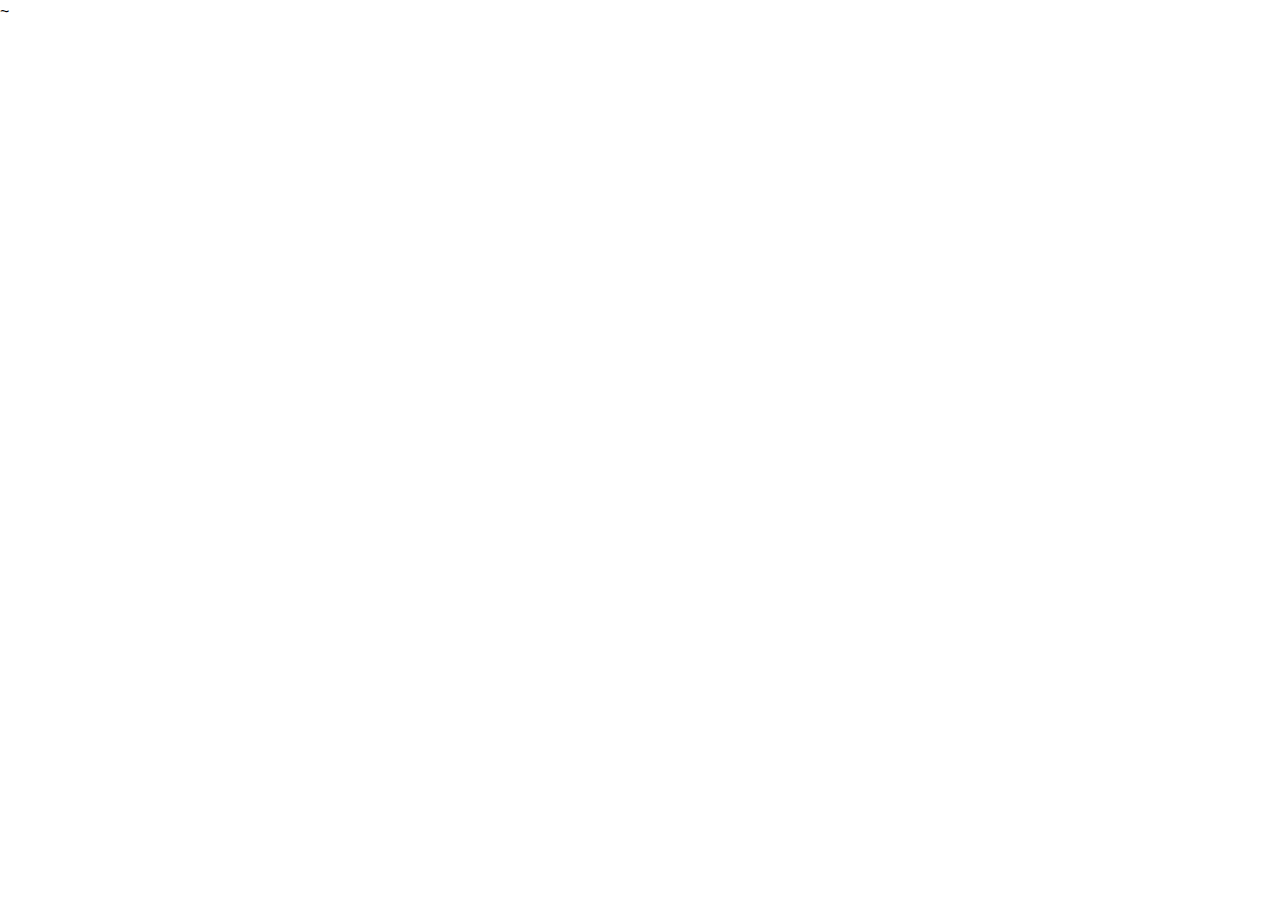
==== index.html @ 4b7fb63b "Initial commit" ====
<!DOCTYPE html>
<html lang="en">
    <head>
        <meta charset="UTF-8" />
        <meta http-equiv="X-UA-Compatible" content="IE=edge" />
        <meta name="viewport" content="width=device-width, initial-scale=1.0" />
        <title>Document</title>
        <link rel="stylesheet" href="./css/main.min.css" />
    </head>
    <body>
       <header>

       </header>
~
       <main>

       </main>

       <footer>
           
       </footer>
    </body>
</html>
---- css/main.min.css ----
html{height:100%;-webkit-box-sizing:border-box;box-sizing:border-box}*,*::before,*::after{-webkit-box-sizing:inherit;box-sizing:inherit;scroll-behavior:smooth}.visually-hidden{position:absolute;white-space:nowrap;width:1px;height:1px;overflow:hidden;border:0;padding:0;clip:rect(0 0 0 0);-webkit-clip-path:inset(50%);clip-path:inset(50%);margin:-1px}body{height:100%;display:-webkit-box;display:-ms-flexbox;display:flex;-webkit-box-orient:vertical;-webkit-box-direction:normal;-ms-flex-direction:column;flex-direction:column;font-family:'Arial', 'sans-serif';font-size:16px;line-height:1.5;margin:0}.site-main{-webkit-box-flex:1;-ms-flex-positive:1;flex-grow:1}.container{width:1280px;margin:0 auto;padding:0 20px}/*! normalize.css v8.0.1 | MIT License | github.com/necolas/normalize.css */html{line-height:1.15;-webkit-text-size-adjust:100%}body{margin:0}main{display:block}h1{font-size:2em;margin:0.67em 0}hr{-webkit-box-sizing:content-box;box-sizing:content-box;height:0;overflow:visible}pre{font-family:monospace, monospace;font-size:1em}a{background-color:transparent}abbr[title]{border-bottom:none;text-decoration:underline;-webkit-text-decoration:underline dotted;text-decoration:underline dotted}b,strong{font-weight:bolder}code,kbd,samp{font-family:monospace, monospace;font-size:1em}small{font-size:80%}sub,sup{font-size:75%;line-height:0;position:relative;vertical-align:baseline}sub{bottom:-0.25em}sup{top:-0.5em}img{border-style:none}button,input,optgroup,select,textarea{font-family:inherit;font-size:100%;line-height:1.15;margin:0}button,input{overflow:visible}button,select{text-transform:none}button,[type="button"],[type="reset"],[type="submit"]{-webkit-appearance:button}button::-moz-focus-inner,[type="button"]::-moz-focus-inner,[type="reset"]::-moz-focus-inner,[type="submit"]::-moz-focus-inner{border-style:none;padding:0}button:-moz-focusring,[type="button"]:-moz-focusring,[type="reset"]:-moz-focusring,[type="submit"]:-moz-focusring{outline:1px dotted ButtonText}fieldset{padding:0.35em 0.75em 0.625em}legend{-webkit-box-sizing:border-box;box-sizing:border-box;color:inherit;display:table;max-width:100%;padding:0;white-space:normal}progress{vertical-align:baseline}textarea{overflow:auto}[type="checkbox"],[type="radio"]{-webkit-box-sizing:border-box;box-sizing:border-box;padding:0}[type="number"]::-webkit-inner-spin-button,[type="number"]::-webkit-outer-spin-button{height:auto}[type="search"]{-webkit-appearance:textfield;outline-offset:-2px}[type="search"]::-webkit-search-decoration{-webkit-appearance:none}::-webkit-file-upload-button{-webkit-appearance:button;font:inherit}details{display:block}summary{display:list-item}template{display:none}[hidden]{display:none}
/*# sourceMappingURL=main.min.css.map */
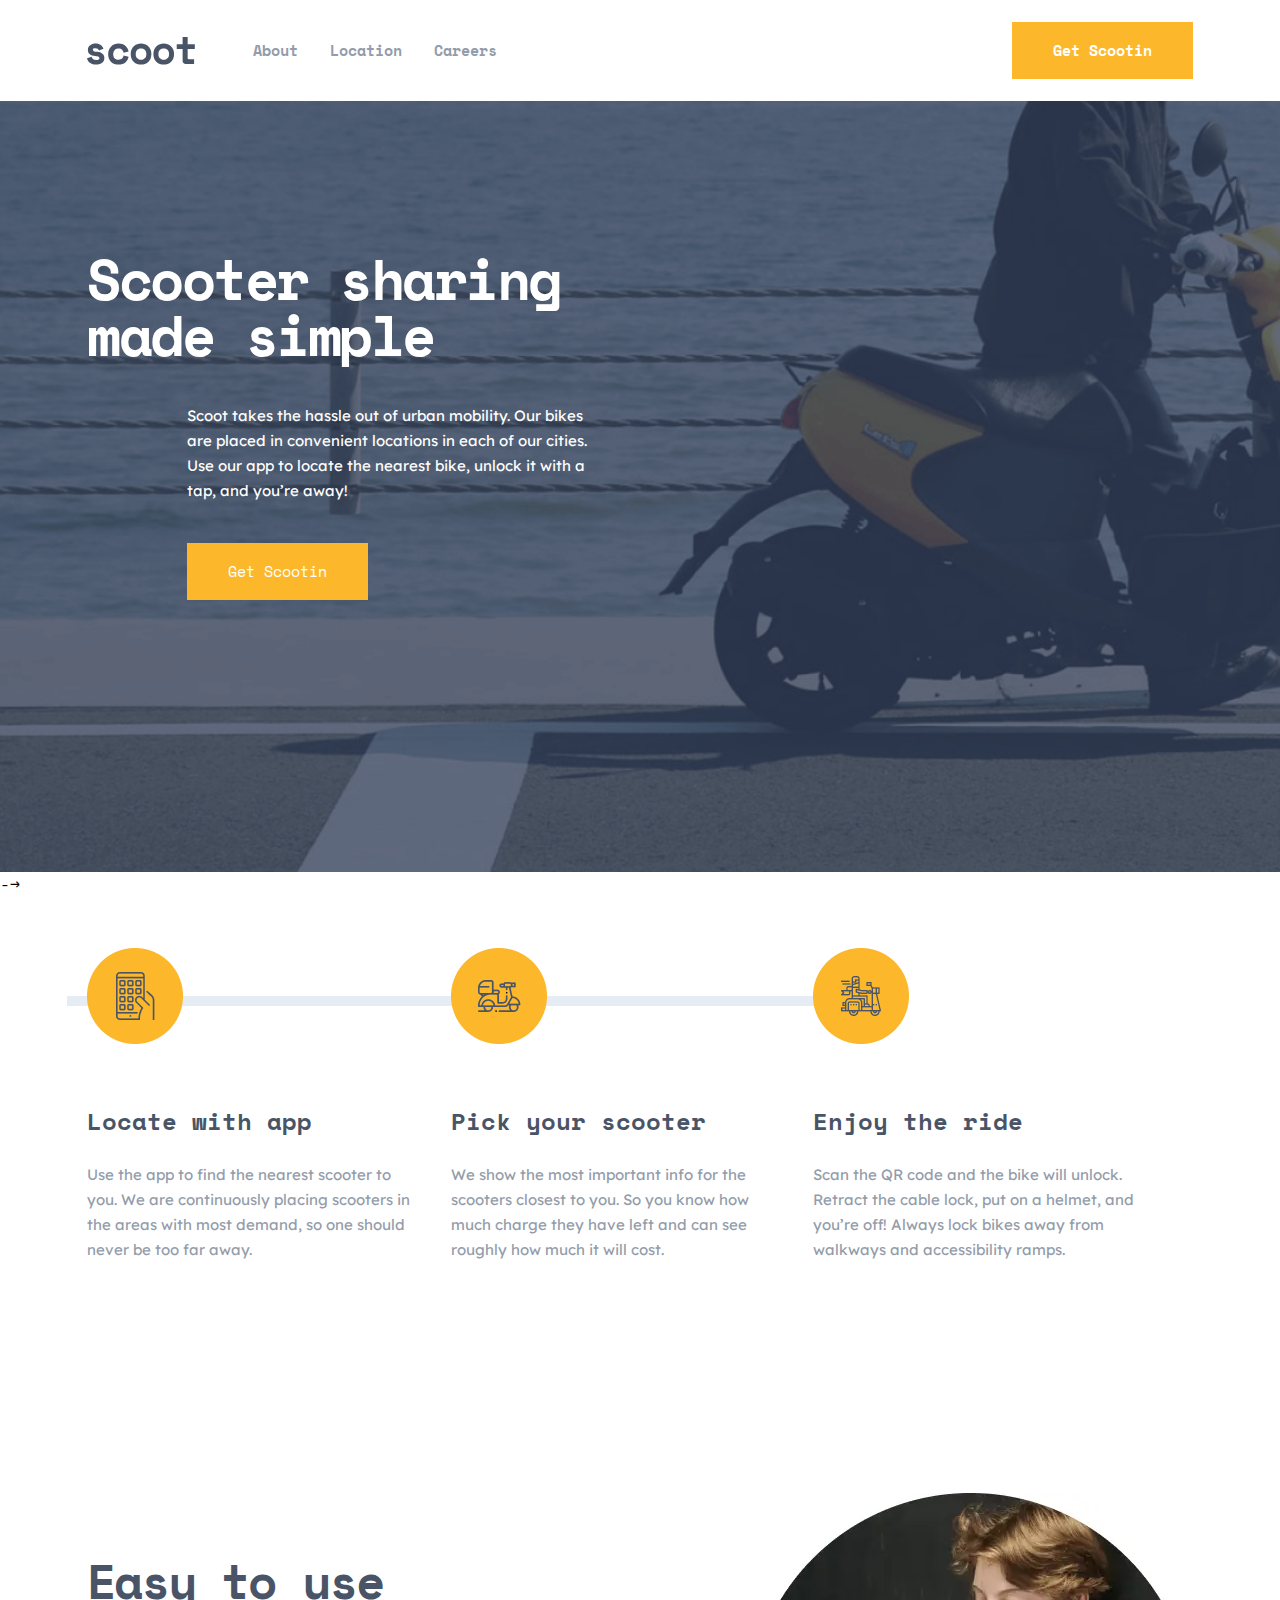
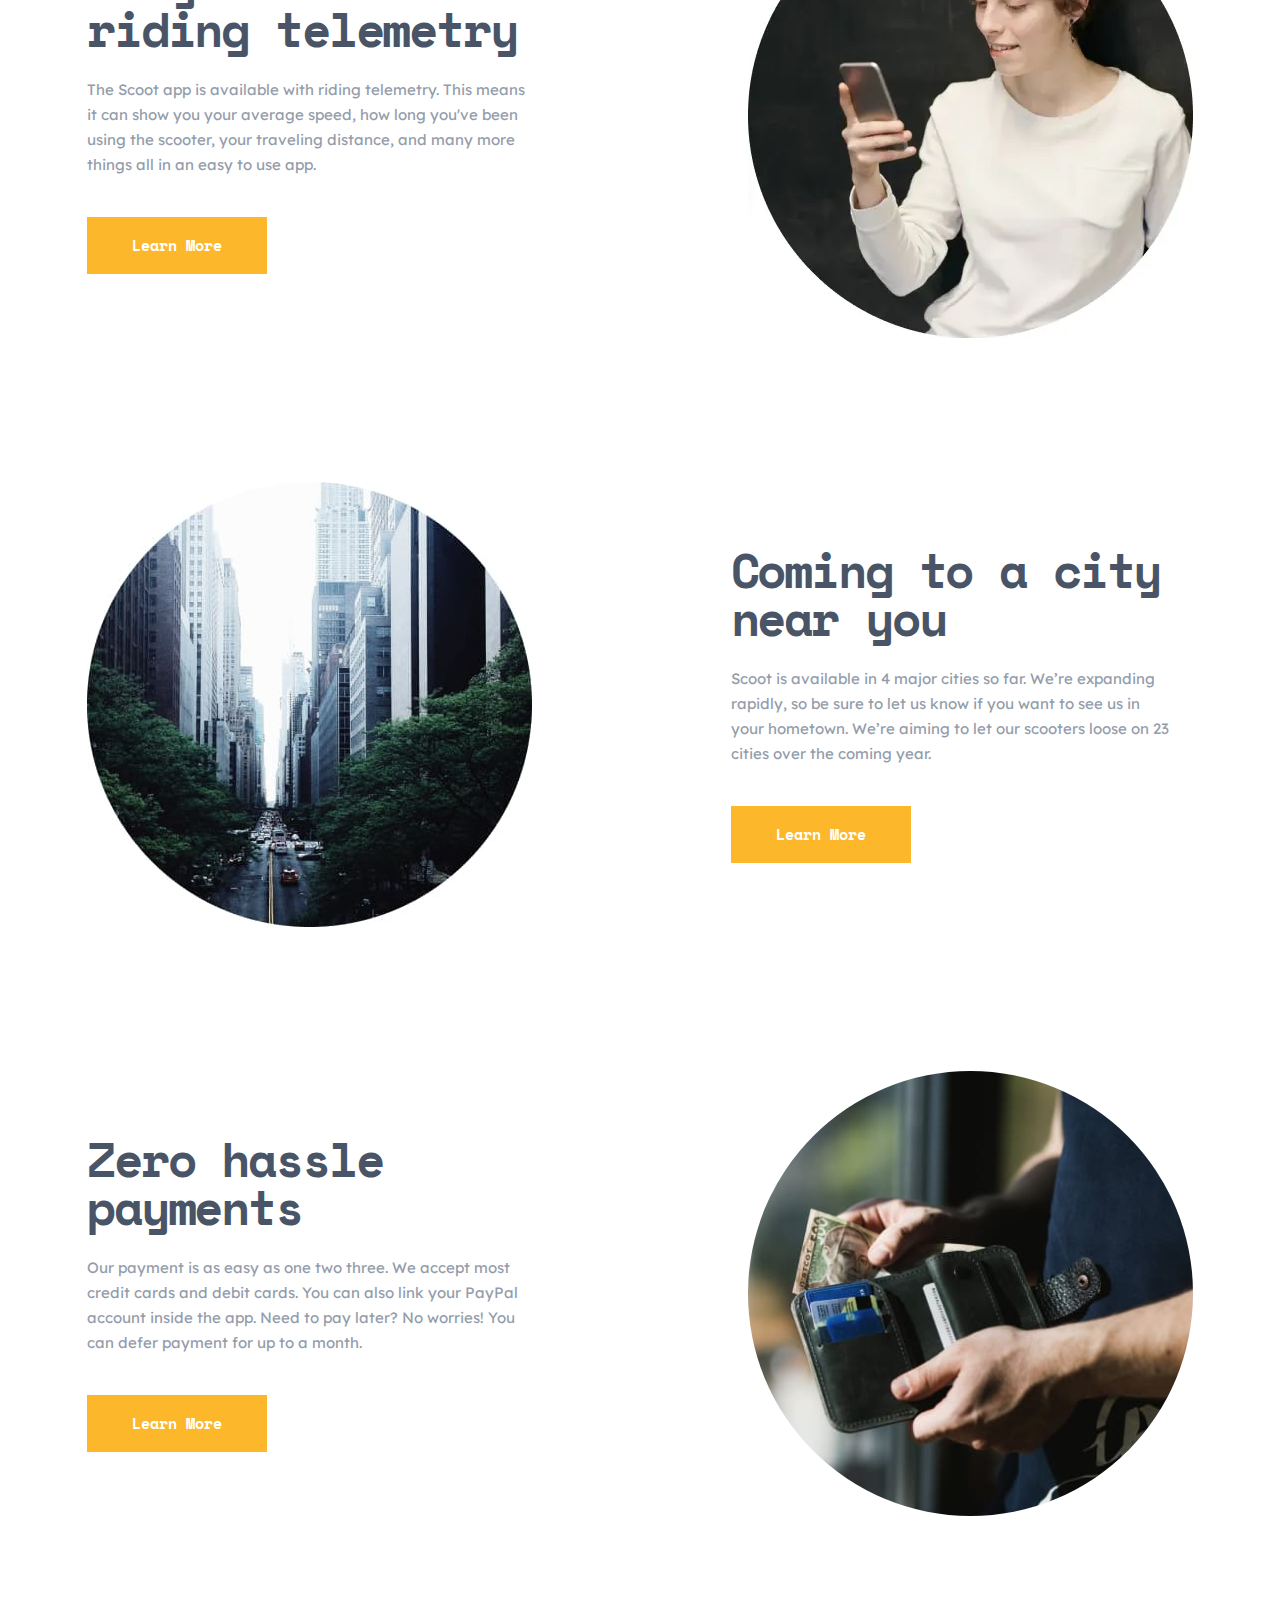
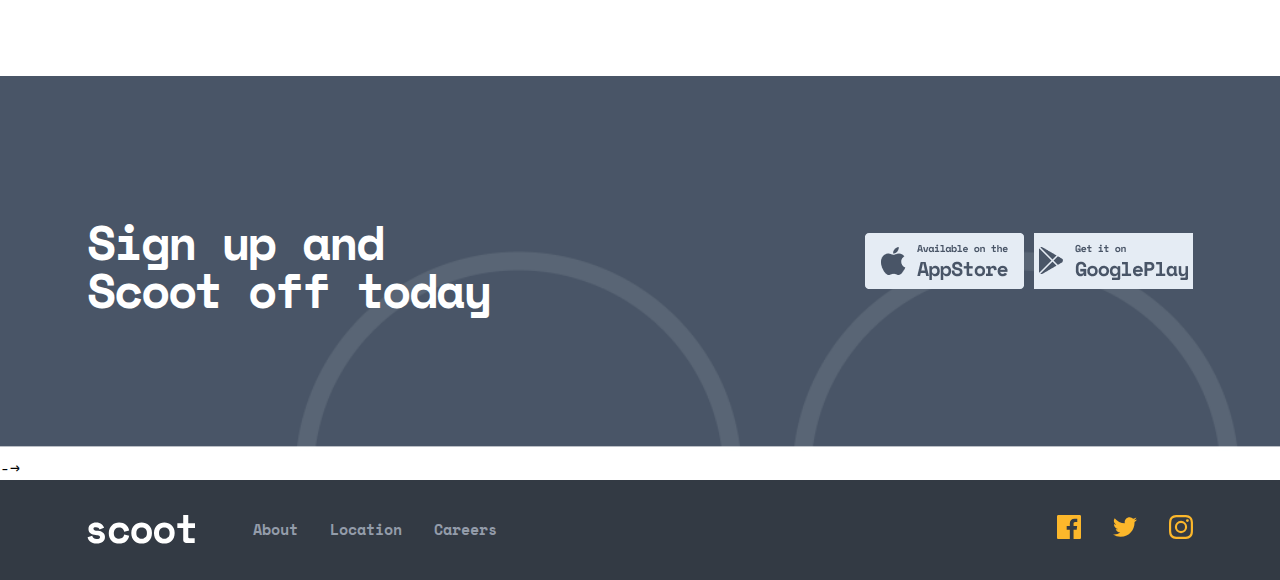
==== commit 2811347c: "initial commit" ====
--- a/index.html
+++ b/index.html
@@ -8,16 +8,366 @@
         <link rel="stylesheet" href="./css/main.min.css" />
     </head>
     <body>
-       <header>
-
-       </header>
-~
-       <main>
-
-       </main>
-
-       <footer>
-           
-       </footer>
+        <!-- header -->
+        <header class="site-header site-header--adaptive">
+            <div class="container">
+
+                    <button class="hamburger-btn " type="button">
+                        <img
+                            class="hamburger-menu--defolt"
+                            src="./imges/gamburg-menu.svg"
+                            alt="hamburger button picture"
+                            width="20"
+                            height="16"
+                        />
+
+                        <img
+                            class="hamburger-menu hamburger-menu--exit"
+                            src="./imges/exit.svg"
+                            alt="hamburger button picture"
+                            width="20"
+                            height="16"
+                        />
+                    </button>
+                
+                    <a class="site-logo-link" href="#">
+                        <img
+                            src="./imges/scoot-logo.svg"
+                            alt="site logo img"
+                            class="site-logo"
+                            width="108"
+                            height="28"
+                        />
+                    </a>
+
+                    <nav class="nav">
+                        <ul class="nav__list">
+                            <li class="nav__item">
+                                <a class="nav__link" href="./index.html"
+                                    >About</a
+                                >
+                            </li>
+                            <li class="nav__item">
+                                <a class="nav__link" href="./index.html"
+                                    >Location</a
+                                >
+                            </li>
+                            <li class="nav__item">
+                                <a class="nav__link" href="./index.html"
+                                    >Careers</a
+                                >
+                            </li>
+                        </ul>
+                    </nav>
+
+                    <a class="Scootin-link" href="#">Get Scootin</a>
+
+                
+            </div>
+        </header>
+        <!-- main -->
+        <main>
+            <section class="intro-section">
+                <div class="container">
+                    <div class="intro-section__wrapper">
+                        <h1 class="intro-section__headding">
+                            Scooter sharing made simple
+                        </h1>
+                        <div class="paradrph-inner">
+                            <p class="intro-section__paragrph">
+                                Scoot takes the hassle out of urban mobility.
+                                Our bikes are placed in convenient locations in
+                                each of our cities. Use our app to locate the
+                                nearest bike, unlock it with a tap, and you’re
+                                away!
+                            </p>
+                            <a class="intro-section__link" href="#"
+                                >Get Scootin</a
+                            >
+                        </div>
+                    </div>
+                </div>
+            </section> -->
+
+            <section class="handbook">
+                <div class="container">
+                    <h2 class="handbook__headding visually-hidden">
+                        Handbook for you
+                    </h2>
+                    <ol class="handbook_list">
+                        <li class="handbook__item">
+                            <h3 class="handbook__item__headding">
+                                Locate with app
+                            </h3>
+                            <p class="handbook__item__paragrf">
+                                Use the app to find the nearest scooter to you.
+                                We are continuously placing scooters in the
+                                areas with most demand, so one should never be
+                                too far away.
+                            </p>
+                        </li>
+
+                        <li class="handbook__item scooter">
+                            <h3 class="handbook__item__headding">
+                                Pick your scooter
+                            </h3>
+                            <p class="handbook__item__paragrf">
+                                We show the most important info for the scooters closest to you. So you know how much charge they have left and can see roughly how much it will cost.
+                            </p>
+                        </li>
+
+                        <li class="handbook__item enjoy">
+                            <h3 class="handbook__item__headding">
+                                Enjoy the ride
+                            </h3>
+                            <p class="handbook__item__paragrf">
+                               Scan the QR code and the bike will unlock. Retract the cable lock, put on a helmet, and you’re off! Always lock bikes away from walkways and accessibility ramps.
+                            </p>
+                        </li>
+
+                    </ol>
+                </div>
+            </section>  
+
+                <!-- =========================good side======================== -->
+
+            <section class="good-side">
+
+                <div class="container">
+                    <h2 class="good-side__headding visually-hidden">
+                        good sides block
+                    </h2>
+                    <ol class="good-side__list">
+                        <li class="good-side__item">
+                            <div class="good-side__item--wrapper">
+                                <h3 class="good-side__item__headding">
+                                    Easy to use riding telemetry
+                                </h3>
+                                <p class="good-side__item__paragrf">
+                                    The Scoot app is available with riding
+                                    telemetry. This means it can show you your
+                                    average speed, how long you've been using
+                                    the scooter, your traveling distance, and
+                                    many more things all in an easy to use app.
+                                </p>
+
+                                <a class="good-side__item__link" href="#"
+                                    >Learn More</a
+                                >
+                            </div>
+
+                            
+                                <picture class="good-side__picture">
+                                    <source
+                                        type="image/webp"
+                                        srcset="
+                                            ./imges/telemetry.webp    1x,
+                                            ./imges/telemetry@2x.webp 2x
+                                        "
+                                    />
+
+                                    <img
+                                        class="good-side__img"
+                                        src="./imges/telemetry.jpg"
+                                        srcset="
+                                            ./imges/telemetry.jpg    1x,
+                                            ./imges/telemetry@2x.jpg 2x
+                                        "
+                                        alt="woman use telemetriy "
+                                        width="445"
+                                        height="445"
+                                    />
+                                </picture>
+                            
+                        </li>
+
+                        <li class="good-side__item">
+                            <div class="good-side__item--wrapper">
+                                <h3 class="good-side__item__headding">
+                                    Coming to a city near you
+                                </h3>
+                                <p class="good-side__item__paragrf">
+                                    Scoot is available in 4 major cities so far. We’re expanding rapidly, so be sure to let us know if you want to see us in your hometown. We’re aiming to let our scooters loose on 23 cities over the coming year.
+                                </p>
+
+                                <a class="good-side__item__link" href="#"
+                                    >Learn More</a
+                                >
+                            </div>
+
+                            
+                                
+
+                                    <img
+                                        class="good-side__img  "
+                                        src="./imges/city-near.jpg"
+                                        srcset="
+                                            ./imges/city-near.jpg    1x,
+                                            ./imges/city-near@2x.jpg 2x
+                                        "
+                                        alt="woman use telemetriy "
+                                        width="445"
+                                        height="445"
+                                    />
+                               
+                            
+                        </li>
+
+                        <li class="good-side__item">
+                            <div class="good-side__item--wrapper">
+                                <h3 class="good-side__item__headding">
+                                   Zero hassle payments
+                                </h3>
+                                <p class="good-side__item__paragrf">
+                                    Our payment is as easy as one two three. We accept most credit cards and debit cards. You can also link your PayPal account inside the app. Need to pay later? No worries! You can defer payment for up to a month.
+                                </p>
+
+                                <a class="good-side__item__link" href="#"
+                                    >Learn More</a
+                                >
+                            </div>
+
+                            
+                               
+                                    <img
+                                        class="good-side__img zero"
+                                        src="./imges/zero.jpg"
+                                        srcset="
+                                            ./imges/zero.jpg    1x,
+                                            ./imges/zero@2x.jpg 2x
+                                        "
+                                        alt="woman use telemetriy "
+                                        width="445"
+                                        height="445"
+                                    />
+                                
+                        </li>
+                    </ol>
+                </div>
+
+            </section>
+
+            <!-- last section -->
+
+
+             <section class="call-to">
+
+                <div class="container">
+                    <h2 class="call-to__headding">
+                        Sign up and Scoot off today
+                    </h2>
+                    <div class="call-inner">
+                        <a href="#" class="call-to__link"
+                            ><img
+                                class="call-to__pic"
+                                src="./imges/appstore.png"
+                                alt="appstore imeg"
+                                width="159"
+                                height="56"
+                        /></a>
+                        <a href="#" class="call-to__link2"
+                            ><img
+                                class="call-to__pic"
+                                src="./imges/googleplay.png"
+                                alt="appstore imeg"
+                                width="159"
+                                height="56"
+                        /></a>
+                    </div>
+                </div>
+            </section> -->
+        </main>
+<!-- =========================================footerr=========================== -->
+         <footer class="footer">
+            <div class="container">
+                <a class="footer-logo-link" href="./index.html">
+                    <img
+                        src="./imges/scoot-footer.svg"
+                        alt=""
+                        class="footer__img"
+                        width="108"
+                        height="29"
+                    />
+                </a>
+                <nav class="footer-nav">
+                    <ul class="footer-nav__list">
+                        <li class="footer-nav__item">
+                            <a class="footer-nav__link" href="./about.html"
+                                >About</a
+                            >
+                        </li>
+
+                        <li class="footer-nav__item">
+                            <a class="footer-nav__link" href="./location.html"
+                                >Location</a
+                            >
+                        </li>
+
+                        <li class="footer-nav__item">
+                            <a class="footer-nav__link" href="./careers.html"
+                                >Careers</a
+                            >
+                        </li>
+                    </ul>
+                </nav>
+
+                <ul class="social__list">
+                    <li class="social__item">
+                        <a class="social__link" href="#">
+                            <svg
+                                class="social__logo"
+                                width="24"
+                                height="24"
+                                fill="none"
+                                xmlns="http://www.w3.org/2000/svg"
+                            >
+                                <path
+                                    d="M22.675 0H1.325C.593 0 0 .593 0 1.325v21.351C0 23.407.593 24 1.325 24H12.82v-9.294H9.692v-3.622h3.128V8.413c0-3.1 1.893-4.788 4.659-4.788 1.325 0 2.463.099 2.795.143v3.24l-1.918.001c-1.504 0-1.795.715-1.795 1.763v2.313h3.587l-.467 3.622h-3.12V24h6.116c.73 0 1.323-.593 1.323-1.325V1.325C24 .593 23.407 0 22.675 0z"
+                                    fill="#FCB72B"
+                                />
+                            </svg>
+                        </a>
+                    </li>
+
+                    <li class="social__item">
+                        <a class="social__link" href="#">
+                            <svg
+                                class="social__logo"
+                                width="24"
+                                height="20"
+                                fill="none"
+                                xmlns="http://www.w3.org/2000/svg"
+                            >
+                                <path
+                                    d="M24 2.557a9.83 9.83 0 01-2.828.775A4.932 4.932 0 0023.337.608a9.864 9.864 0 01-3.127 1.195A4.916 4.916 0 0016.616.248c-3.179 0-5.515 2.966-4.797 6.045A13.978 13.978 0 011.671 1.149a4.93 4.93 0 001.523 6.574 4.903 4.903 0 01-2.229-.616c-.054 2.281 1.581 4.415 3.949 4.89a4.935 4.935 0 01-2.224.084 4.928 4.928 0 004.6 3.419A9.9 9.9 0 010 17.54a13.94 13.94 0 007.548 2.212c9.142 0 14.307-7.721 13.995-14.646A10.025 10.025 0 0024 2.557z"
+                                    fill="#FCB72B"
+                                />
+                            </svg>
+                        </a>
+                    </li>
+
+                    <li class="social__item">
+                        <a class="social__link" href="#">
+                            <svg 
+                                class="social__logo"
+                                width="24"
+                                height="24"
+                                fill="none"
+                                xmlns="http://www.w3.org/2000/svg"
+                            >
+                                <path
+                                    fill-rule="evenodd"
+                                    clip-rule="evenodd"
+                                    d="M12 0C8.741 0 8.333.014 7.053.072 2.695.272.273 2.69.073 7.052.014 8.333 0 8.741 0 12c0 3.259.014 3.668.072 4.948.2 4.358 2.618 6.78 6.98 6.98C8.333 23.986 8.741 24 12 24c3.259 0 3.668-.014 4.948-.072 4.354-.2 6.782-2.618 6.979-6.98.059-1.28.073-1.689.073-4.948 0-3.259-.014-3.667-.072-4.947-.196-4.354-2.617-6.78-6.979-6.98C15.668.014 15.259 0 12 0zm0 2.163c3.204 0 3.584.012 4.85.07 3.252.148 4.771 1.691 4.919 4.919.058 1.265.069 1.645.069 4.849 0 3.205-.012 3.584-.069 4.849-.149 3.225-1.664 4.771-4.919 4.919-1.266.058-1.644.07-4.85.07-3.204 0-3.584-.012-4.849-.07-3.26-.149-4.771-1.699-4.919-4.92-.058-1.265-.07-1.644-.07-4.849 0-3.204.013-3.583.07-4.849.149-3.227 1.664-4.771 4.919-4.919 1.266-.057 1.645-.069 4.849-.069zM5.838 12a6.162 6.162 0 1112.324 0 6.162 6.162 0 01-12.324 0zM12 16a4 4 0 110-8 4 4 0 010 8zm4.965-10.405a1.44 1.44 0 112.881.001 1.44 1.44 0 01-2.881-.001z"
+                                    fill="#FCB72B"
+                                />
+                            </svg>
+                        </a>
+                    </li>
+                </ul>
+            </div>
+        </footer> 
+
+        <script src="./main.js"></script>
     </body>
 </html>
--- a/css/main.min.css
+++ b/css/main.min.css
@@ -1,2 +1,2 @@
-html{height:100%;-webkit-box-sizing:border-box;box-sizing:border-box}*,*::before,*::after{-webkit-box-sizing:inherit;box-sizing:inherit;scroll-behavior:smooth}.visually-hidden{position:absolute;white-space:nowrap;width:1px;height:1px;overflow:hidden;border:0;padding:0;clip:rect(0 0 0 0);-webkit-clip-path:inset(50%);clip-path:inset(50%);margin:-1px}body{height:100%;display:-webkit-box;display:-ms-flexbox;display:flex;-webkit-box-orient:vertical;-webkit-box-direction:normal;-ms-flex-direction:column;flex-direction:column;font-family:'Arial', 'sans-serif';font-size:16px;line-height:1.5;margin:0}.site-main{-webkit-box-flex:1;-ms-flex-positive:1;flex-grow:1}.container{width:1280px;margin:0 auto;padding:0 20px}/*! normalize.css v8.0.1 | MIT License | github.com/necolas/normalize.css */html{line-height:1.15;-webkit-text-size-adjust:100%}body{margin:0}main{display:block}h1{font-size:2em;margin:0.67em 0}hr{-webkit-box-sizing:content-box;box-sizing:content-box;height:0;overflow:visible}pre{font-family:monospace, monospace;font-size:1em}a{background-color:transparent}abbr[title]{border-bottom:none;text-decoration:underline;-webkit-text-decoration:underline dotted;text-decoration:underline dotted}b,strong{font-weight:bolder}code,kbd,samp{font-family:monospace, monospace;font-size:1em}small{font-size:80%}sub,sup{font-size:75%;line-height:0;position:relative;vertical-align:baseline}sub{bottom:-0.25em}sup{top:-0.5em}img{border-style:none}button,input,optgroup,select,textarea{font-family:inherit;font-size:100%;line-height:1.15;margin:0}button,input{overflow:visible}button,select{text-transform:none}button,[type="button"],[type="reset"],[type="submit"]{-webkit-appearance:button}button::-moz-focus-inner,[type="button"]::-moz-focus-inner,[type="reset"]::-moz-focus-inner,[type="submit"]::-moz-focus-inner{border-style:none;padding:0}button:-moz-focusring,[type="button"]:-moz-focusring,[type="reset"]:-moz-focusring,[type="submit"]:-moz-focusring{outline:1px dotted ButtonText}fieldset{padding:0.35em 0.75em 0.625em}legend{-webkit-box-sizing:border-box;box-sizing:border-box;color:inherit;display:table;max-width:100%;padding:0;white-space:normal}progress{vertical-align:baseline}textarea{overflow:auto}[type="checkbox"],[type="radio"]{-webkit-box-sizing:border-box;box-sizing:border-box;padding:0}[type="number"]::-webkit-inner-spin-button,[type="number"]::-webkit-outer-spin-button{height:auto}[type="search"]{-webkit-appearance:textfield;outline-offset:-2px}[type="search"]::-webkit-search-decoration{-webkit-appearance:none}::-webkit-file-upload-button{-webkit-appearance:button;font:inherit}details{display:block}summary{display:list-item}template{display:none}[hidden]{display:none}
+@font-face{font-family:'Space Mono';font-style:normal;font-weight:400;src:url("../fonts/space-mono-v6-latin-regular.woff2") format("woff2"),url("../fonts/space-mono-v6-latin-regular.woff") format("woff")}@font-face{font-family:'Space Mono';font-style:normal;font-weight:700;src:url("../fonts/space-mono-v6-latin-700.woff2") format("woff2"),url("../fonts/space-mono-v6-latin-700.woff") format("woff")}@font-face{font-family:'Lexend Deca';font-style:normal;font-weight:400;src:url("../fonts/lexend-deca-v7-latin-regular.woff2") format("woff2"),url("../fonts/lexend-deca-v7-latin-regular.woff") format("woff")}html{height:100%;-webkit-box-sizing:border-box;box-sizing:border-box}*,*::before,*::after{-webkit-box-sizing:inherit;box-sizing:inherit;scroll-behavior:smooth}.visually-hidden{position:absolute;white-space:nowrap;width:1px;height:1px;overflow:hidden;border:0;padding:0;clip:rect(0 0 0 0);-webkit-clip-path:inset(50%);clip-path:inset(50%);margin:-1px}body{height:100%;display:-webkit-box;display:-ms-flexbox;display:flex;-webkit-box-orient:vertical;-webkit-box-direction:normal;-ms-flex-direction:column;flex-direction:column;font-family:'Space Mono','Arial', 'sans-serif';font-style:normal;font-weight:normal;font-size:16px;line-height:1.5}main{margin-top:101px}img{max-width:100%;vertical-align:middle;-o-object-fit:cover;object-fit:cover}.container{width:100%;max-width:1146px;margin:0 auto;padding:0 20px;overflow:hidden}/*! normalize.css v8.0.1 | MIT License | github.com/necolas/normalize.css */html{line-height:1.15;-webkit-text-size-adjust:100%}body{margin:0}main{display:block}h1{font-size:2em;margin:0.67em 0}hr{-webkit-box-sizing:content-box;box-sizing:content-box;height:0;overflow:visible}pre{font-family:monospace, monospace;font-size:1em}a{background-color:transparent}abbr[title]{border-bottom:none;text-decoration:underline;-webkit-text-decoration:underline dotted;text-decoration:underline dotted}b,strong{font-weight:bolder}code,kbd,samp{font-family:monospace, monospace;font-size:1em}small{font-size:80%}sub,sup{font-size:75%;line-height:0;position:relative;vertical-align:baseline}sub{bottom:-0.25em}sup{top:-0.5em}img{border-style:none}button,input,optgroup,select,textarea{font-family:inherit;font-size:100%;line-height:1.15;margin:0}button,input{overflow:visible}button,select{text-transform:none}button,[type="button"],[type="reset"],[type="submit"]{-webkit-appearance:button}button::-moz-focus-inner,[type="button"]::-moz-focus-inner,[type="reset"]::-moz-focus-inner,[type="submit"]::-moz-focus-inner{border-style:none;padding:0}button:-moz-focusring,[type="button"]:-moz-focusring,[type="reset"]:-moz-focusring,[type="submit"]:-moz-focusring{outline:1px dotted ButtonText}fieldset{padding:0.35em 0.75em 0.625em}legend{-webkit-box-sizing:border-box;box-sizing:border-box;color:inherit;display:table;max-width:100%;padding:0;white-space:normal}progress{vertical-align:baseline}textarea{overflow:auto}[type="checkbox"],[type="radio"]{-webkit-box-sizing:border-box;box-sizing:border-box;padding:0}[type="number"]::-webkit-inner-spin-button,[type="number"]::-webkit-outer-spin-button{height:auto}[type="search"]{-webkit-appearance:textfield;outline-offset:-2px}[type="search"]::-webkit-search-decoration{-webkit-appearance:none}::-webkit-file-upload-button{-webkit-appearance:button;font:inherit}details{display:block}summary{display:list-item}template{display:none}[hidden]{display:none}.site-header{position:fixed;top:0;left:0;width:100%;z-index:50;background-color:white}.site-header .container{display:-webkit-box;display:-ms-flexbox;display:flex;-webkit-box-align:center;-ms-flex-align:center;align-items:center;padding-top:22px;padding-bottom:22px}.site-logo-link{z-index:11}.nav__list{display:-webkit-box;display:-ms-flexbox;display:flex;margin:0;margin-left:58px;padding:0;list-style:none}.nav__item+.nav__item{margin-left:32px}.nav__link{display:inline-block;text-decoration:none;font-weight:bold;font-size:15px;line-height:25px;color:#939CAA}.nav__link:hover{color:#FCB72B}.Scootin-link{display:inline-block;text-decoration:none;margin-left:auto;padding:14px 39px;font-weight:bold;font-size:15px;line-height:25px;color:#FFFFFF;background-color:#FCB72B;border:2px solid #FCB72B}.Scootin-link:hover{display:inline-block;background-color:white;color:#FCB72B;border:2px solid #FCB72B}.hamburger-btn{display:none;z-index:11;background-color:transparent;border:none;cursor:pointer}.hamburger-btn .hamburger-menu--exit{display:none}@media only screen and (max-width: 650px){.nav{display:none}.site-header--adaptive .nav{display:block;position:fixed;top:0;bottom:0;right:0;left:0;width:100%;height:auto;z-index:10}.nav__list{width:70%;height:544px;margin-top:73px;margin-left:0;padding:64px 25px;-webkit-box-orient:vertical;-webkit-box-direction:normal;-ms-flex-direction:column;flex-direction:column;background-color:black}.nav__item+.nav__item{margin:0}.nav__link{color:#E5ECF4;margin-bottom:24px}.site-logo-link{margin:0 auto}.Scootin-link{display:none}.site-header--adaptive .Scootin-link{display:block;position:fixed;margin-bottom:20px;bottom:0;max-width:50%;height:auto;z-index:10}.site-header--adaptive .hamburger-menu--exit{display:block}.site-header--adaptive .hamburger-menu--defolt{display:none}.hamburger-btn{display:block}}.intro-section{max-width:1440px;margin:0 auto;z-index:13;background-image:url(../imges/homeintro-img.png);background-repeat:no-repeat;background-size:cover;background-position:center;overflow:hidden}.intro-section .container{margin-bottom:122px;padding:150px 20px}.intro-section__wrapper{position:relative}.intro-section__headding{max-width:500px;margin:0;margin-bottom:40px;letter-spacing:-2.5px;font-weight:bold;font-size:56px;line-height:56px;color:#FFFFFF}.paradrph-inner{position:relative;margin-left:100px}.intro-section__paragrph{position:relative;max-width:405px;margin-bottom:40px;font-family:'Lexend Deca';font-size:15px;line-height:25px;color:#FFFFFF}.intro-section__paragrph::after{position:absolute;top:50px;right:100px;z-index:10;display:inline-block;width:270px;height:8px;background-image:url(../imges/path-right.png);background-repeat:no-repeat;content:" "}.intro-section__link{display:inline-block;text-decoration:none;padding:14px 39px;font-size:15px;line-height:25px;text-align:center;color:#FFFFFF;background-color:#FCB72B;border:2px solid #FCB72B}.intro-section__link:hover{background-color:transparent;border:2px solid #FCB72B;color:#FCB72B}@media only screen and (max-width: 768px){.intro-section .container{text-align:center;margin:0 auto;padding:137px 20px}.intro-section__headding{margin:0 auto;margin-bottom:24px}.paradrph-inner{margin-left:0}.intro-section__paragrph{margin:0 auto;margin-bottom:32px}}@media only screen and (max-width: 548px){.intro-section__headding{font-size:40px;line-height:40px}.intro-section__paragrph{font-size:15px;line-height:25px}}.handbook_list{position:relative;display:-webkit-box;display:-ms-flexbox;display:flex;margin:0;margin-top:100px;margin-bottom:200px;padding:0;list-style:none}.handbook_list::before{position:absolute;display:inline-block;top:0;left:0;-webkit-transform:translateX(-25%);transform:translateX(-25%);width:100%;max-width:974px;height:1px;border:5px solid #E5ECF4;content:" "}.handbook__item{position:relative;max-width:350px;margin-right:30px;padding-top:87px}.handbook__item::before{position:absolute;top:0;left:0;-webkit-transform:translateY(-50%);transform:translateY(-50%);display:inline-block;width:96px;height:96px;background-image:url(../imges/locate-app.png);background-repeat:no-repeat;background-size:96px;background-position:center;content:" "}.scooter::before{background-image:url(../imges/scooter.png)}.enjoy::before{background-image:url(../imges/enjoy-ride.png)}.handbook__item__headding{margin-bottom:27px;font-weight:bold;font-size:24px;line-height:28px;color:#495567}.handbook__item__paragrf{font-family:Lexend Deca;font-size:15px;line-height:25px;color:#939CAA}@media only screen and (-webkit-min-device-pixel-ratio: 2), only screen and (min--moz-device-pixel-ratio: 2), only screen and (min-device-pixel-ratio: 2), only screen and (min-resolution: 192dpi), only screen and (min-resolution: 2dppx){.handbook__item::before{background-image:url(../imges/locate-app@2x.png)}.scooter::before{background-image:url(../imges/scooter@2x.png)}.enjoy::before{background-image:url(../imges/enjoy-ride@2x.png)}}@media only screen and (max-width: 768px){.handbook .container{padding-left:120px}.handbook_list{-webkit-box-orient:vertical;-webkit-box-direction:normal;-ms-flex-direction:column;flex-direction:column}.handbook_list::before{position:absolute;display:inline-block;top:0;left:0;-webkit-transform:translatey(-25%);transform:translatey(-25%);width:100%;max-width:1px;height:100%;max-height:974px;border:5px solid #E5ECF4;content:" ";overflow:visible}.handbook__item{display:block;position:relative;max-width:96%;margin-right:0px;padding-top:0;padding-left:131px}.handbook__item::before{position:absolute;top:32px;left:0;-webkit-transform:translatex(-50%);transform:translatex(-50%);display:inline-block;width:96px;height:96px;background-image:url(../imges/locate-app.png);background-repeat:no-repeat;background-size:96px;background-position:center;content:" "}.scooter::before{background-image:url(../imges/scooter.png)}.enjoy::before{background-image:url(../imges/enjoy-ride.png)}}@media only screen and (max-width: 590px){.handbook .container{text-align:center;padding-left:0;padding:0 20px}.handbook_list::before{display:none}.handbook__item{position:relative;max-width:100%;margin-right:0px;margin-bottom:98px;padding-left:0px;padding-top:97px}.handbook__item::before{position:absolute;text-align:center;top:0;left:50px;-webkit-transform:translate(50%, -50%);transform:translate(50%, -50%);display:inline-block;width:96px;height:96px;background-image:url(../imges/locate-app.png);background-repeat:no-repeat;background-size:96px;background-position:center;content:" "}.scooter::before{background-image:url(../imges/scooter.png)}.enjoy::before{background-image:url(../imges/enjoy-ride.png)}}.good-side .container{display:-webkit-box;display:-ms-flexbox;display:flex}.good-side__list{width:100%;padding:0}.good-side__item{position:relative;display:-webkit-box;display:-ms-flexbox;display:flex;-webkit-box-align:center;-ms-flex-align:center;align-items:center;-webkit-box-pack:justify;-ms-flex-pack:justify;justify-content:space-between;margin-bottom:144px}.good-side__item:nth-child(2n) .good-side__img{-webkit-box-ordinal-group:0;-ms-flex-order:-1;order:-1}.good-side__item--wrapper{margin-right:20px;max-width:40%}.good-side__item__headding{margin:0;margin-bottom:24px;padding:0;max-width:445px;font-weight:bold;font-size:48px;line-height:48px;letter-spacing:-2.14286px;color:#495567}.good-side__item__paragrf{margin:0;margin-bottom:40px;max-width:445px;font-family:'Lexend Deca';font-size:15px;line-height:25px;color:#939CAA}.good-side__item__link{display:inline-block;padding:14px 43px;font-weight:bold;text-decoration:none;font-size:15px;line-height:25px;text-align:center;color:#FFFFFF;background-color:#FCB72B;border:2px solid #FCB72B}.good-side__item__link:hover{display:inline-block;background-color:white;color:#FCB72B;border:2px solid #FCB72B}.zero{display:inline-block;border-radius:50%}@media only screen and (max-width: 768px){.good-side__item{-webkit-box-orient:vertical;-webkit-box-direction:normal;-ms-flex-direction:column;flex-direction:column;max-width:100%;margin-bottom:120px}.good-side__item .good-side__item--wrapper{-webkit-box-ordinal-group:2;-ms-flex-order:1;order:1}.good-side__item--wrapper{max-width:100%;text-align:center}.good-side__img{margin-bottom:56px}}.call-to{max-width:1440px;height:auto;margin:0 auto;background-image:url(../imges/call-bgi.png);background-repeat:no-repeat;background-size:cover;background-position:center;content:" "}.call-to .container{padding:102px 20px;display:-webkit-box;display:-ms-flexbox;display:flex;-webkit-box-align:center;-ms-flex-align:center;align-items:center}.call-inner{display:inline-block;margin-left:auto}.call-to__headding{width:100%;max-width:415px;font-weight:bold;font-size:48px;line-height:48px;letter-spacing:-2.14286px;color:#FFFFFF}.call-to__link{display:inline-block;margin-bottom:10px}@media only screen and (max-width: 800px){.call-to .container{-webkit-box-orient:vertical;-webkit-box-direction:normal;-ms-flex-direction:column;flex-direction:column;text-align:center}.call-inner{margin:0 auto}}@media only screen and (max-width: 455px){.call-to__headding{font-size:32px;line-height:32px}}.footer{position:relative;width:100%;max-width:1440px;margin:0 auto;background:#333A44}.footer .container{display:-webkit-box;display:-ms-flexbox;display:flex;-webkit-box-align:center;-ms-flex-align:center;align-items:center;padding:35px 20px}.footer-nav__list{display:-webkit-box;display:-ms-flexbox;display:flex;list-style:none;margin:0;margin-left:58px;padding:0}.footer-nav__item+.footer-nav__item{margin-left:32px}.footer-nav__link{display:inline-block;text-decoration:none;font-weight:bold;font-size:15px;line-height:25px;color:#939CAA}.footer-nav__link:hover{color:#FCB72B}.social__list{display:-webkit-box;display:-ms-flexbox;display:flex;-webkit-box-align:center;-ms-flex-align:center;align-items:center;list-style:none;margin:0;padding:0;margin-left:auto}.social__item+.social__item{margin-left:32px}.social__logo:hover path{fill:#E5ECF4}@media only screen and (max-width: 630px){.footer .container{-webkit-box-orient:vertical;-webkit-box-direction:normal;-ms-flex-direction:column;flex-direction:column}.footer-logo-link{margin-bottom:32px}.footer-nav__list{margin-left:0;margin-bottom:24px}.social__list{margin:0 auto}}@media only screen and (max-width: 450px){.footer-nav__list{-webkit-box-orient:vertical;-webkit-box-direction:normal;-ms-flex-direction:column;flex-direction:column;text-align:center}.footer-nav__item+.footer-nav__item{margin-left:0}.footer-nav__link{padding:10px}}.hero-section{position:relative;max-width:1440px;margin:0 auto;background-image:url(../imges/home-intro.png);background-repeat:no-repeat;background-size:cover;background-position:center}.hero-section .container{margin-bottom:120px;padding:72px 20px}.hero-section ::before{position:absolute;top:67px;right:0;width:203px;height:70px;display:inline-block;background-image:url(../imges/sasdsaxz.png);background-repeat:no-repeat;content:" "}.hero-section__headding{margin:0;padding:0;font-weight:bold;font-size:56px;line-height:56px;letter-spacing:-2.5px;color:#FFFFFF}@media only screen and (max-width: 520px){.hero-section ::before{display:none}.hero-section__headding{text-align:center;font-size:40px;line-height:40px}}.our-values .container{margin-bottom:120px}.our-values__headding{margin:0;margin-bottom:48px;font-weight:bold;font-size:48px;line-height:48px;text-align:center;letter-spacing:-2.14286px;color:#495567}.our-values__list{display:-webkit-box;display:-ms-flexbox;display:flex;list-style:none;margin:-15px;padding:0}.our-values__item{position:relative;width:100%;max-width:350px;height:auto;text-align:center;margin:15px}.our-values__item:nth-child(1):before{position:absolute;top:167px;left:32%;width:96px;height:96px;padding:34px;display:inline-block;border-radius:100%;content:"01";background-color:coral;font-weight:bold;font-size:24px;line-height:28px;text-align:center;color:#495567}.our-values__item:nth-child(2):before{position:absolute;top:167px;left:32%;width:96px;height:96px;padding:34px;display:inline-block;border-radius:100%;content:"02";background-color:coral;font-weight:bold;font-size:24px;line-height:28px;text-align:center;color:#495567}.our-values__item:nth-child(3):before{position:absolute;top:167px;left:32%;width:96px;height:96px;padding:34px;display:block;border-radius:100%;content:"03";background-color:coral;font-weight:bold;font-size:24px;line-height:28px;text-align:center;color:#495567}.our-values__img{border-radius:50%;margin-bottom:87px}.our-values__item__headding{margin:0;margin-bottom:27px;font-weight:bold;font-size:24px;line-height:28px;letter-spacing:-1.07143px;color:#495567}.our-values__item__paragrf{margin:0;font-family:Lexend Deca;font-size:15px;line-height:25px;color:#939CAA}@media only screen and (max-width: 785px){.our-values__list{-webkit-box-orient:vertical;-webkit-box-direction:normal;-ms-flex-direction:column;flex-direction:column}.our-values__item{margin:0;margin:0 auto;margin-top:20px;text-align:center}}.faqs-section__headding{margin-bottom:68px;font-size:48px;line-height:48px;text-align:center;color:#495567}.faqs-section-wrapper{display:-webkit-box;display:-ms-flexbox;display:flex;-webkit-box-pack:justify;-ms-flex-pack:justify;justify-content:space-between;margin-bottom:64px}.faqs-section-wrapper__headding{font-size:40px;line-height:48px;color:#495567}.faqs-section__list{margin:0;padding:0}.faqs-section__item{margin-bottom:16px;list-style:none}.faqs-section__btn{width:100%;max-width:700px;padding:40px 32px;border:none;display:block;text-align:left}.faqs-section__btn:hover{background-color:#FFF4DF}.faqs-section__btn-controller{display:-webkit-box;display:-ms-flexbox;display:flex;-webkit-box-pack:justify;-ms-flex-pack:justify;justify-content:space-between}.faqs-section__btn-headding{display:inline-block;font-weight:bold;font-size:24px;line-height:28px;letter-spacing:-1.07143px;color:#495567}.faqs-section__btn-text{display:none;font-family:Lexend Deca;font-size:15px;line-height:25px;color:#495567}.faqs-section__btn--active .faqs-section__btn-text{display:block}.faqs-section__btn--active .btn-controller-img{-webkit-transform:rotate(180deg);transform:rotate(180deg)}@media only screen and (max-width: 1035px){.faqs-section-wrapper__headding{font-size:32px;line-height:32px}}@media only screen and (max-width: 768px){.faqs-section-wrapper{-webkit-box-orient:vertical;-webkit-box-direction:normal;-ms-flex-direction:column;flex-direction:column;text-align:center}}@media only screen and (max-width: 768px){.faqs-section__headding{font-size:32px;line-height:32px}}.mobility__list{margin:0;padding:0}.mobility__item{position:relative;display:-webkit-box;display:-ms-flexbox;display:flex;-webkit-box-align:center;-ms-flex-align:center;align-items:center;-webkit-box-pack:justify;-ms-flex-pack:justify;justify-content:space-between;margin-bottom:100px}.mobility__item:nth-child(1)::before{position:absolute;top:278px;right:-200px;width:735px;height:150px;display:inline-block;background-image:url(../imges/strelka1.png);background-repeat:no-repeat;content:" "}.mobility__item:nth-child(2)::before{position:absolute;top:75px;left:-555px;width:735px;height:150px;display:inline-block;background-image:url(../imges/strelka-chap.png);background-repeat:no-repeat;content:" "}.mobility__item:nth-child(2n) .mobility__item__img{-webkit-box-ordinal-group:0;-ms-flex-order:-1;order:-1}.mobility__item-wrapper{max-width:445px}.mobility__item__img{border-radius:100%}.mobility__item__headding{margin:0;margin-bottom:20px;padding:0;font-weight:bold;font-size:48px;line-height:48px;letter-spacing:-2.14286px;color:#495567}.mobility__item__paragraf{font-family:Lexend Deca;font-size:15px;line-height:25px;color:#939CAA}@media only screen and (max-width: 914px){.mobility__item{-webkit-box-orient:vertical;-webkit-box-direction:normal;-ms-flex-direction:column;flex-direction:column;text-align:center}.mobility__item-wrapper{margin-top:40px}.mobility__item .mobility__item-wrapper{-webkit-box-ordinal-group:2;-ms-flex-order:1;order:1}}@media only screen and (max-width: 570px){.mobility__item:nth-child(2)::before{display:none}.mobility__item:nth-child(1)::before{display:none}.mobility__item__headding{font-size:32px;line-height:32px}}
 /*# sourceMappingURL=main.min.css.map */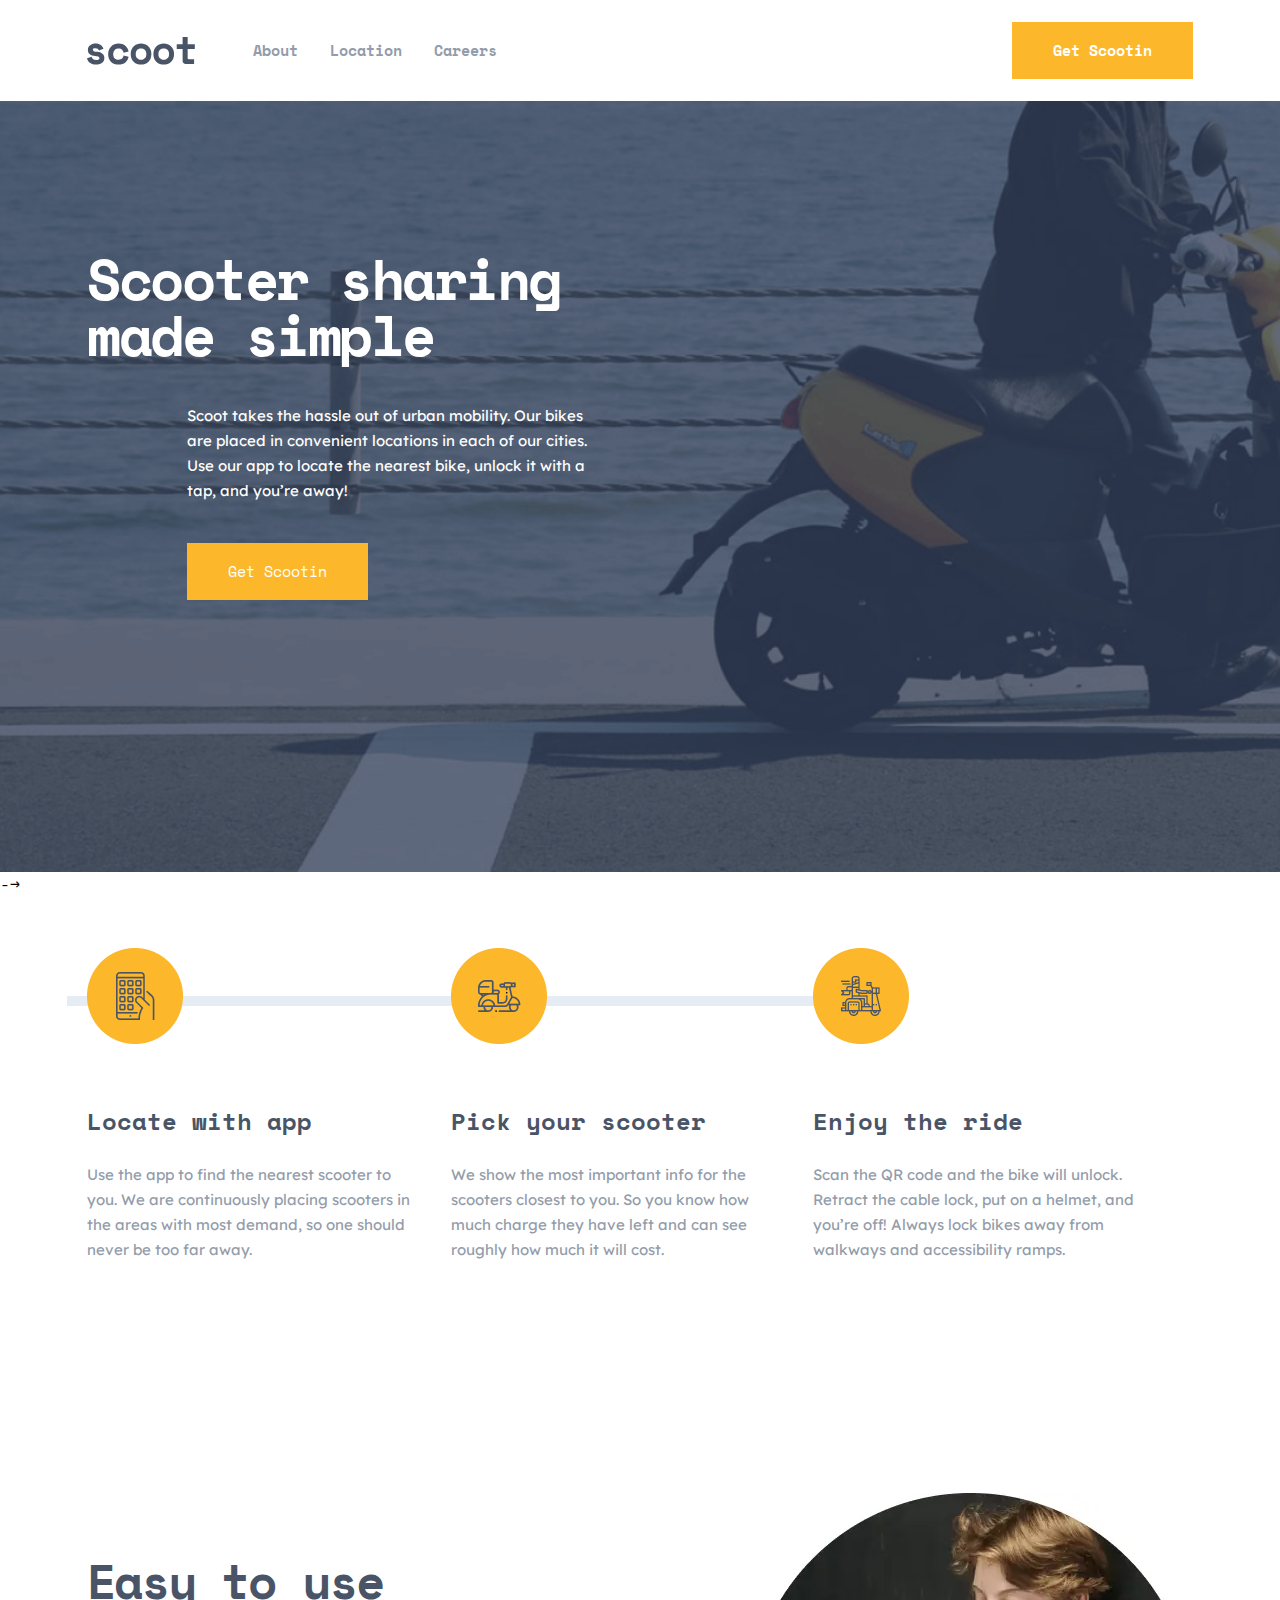
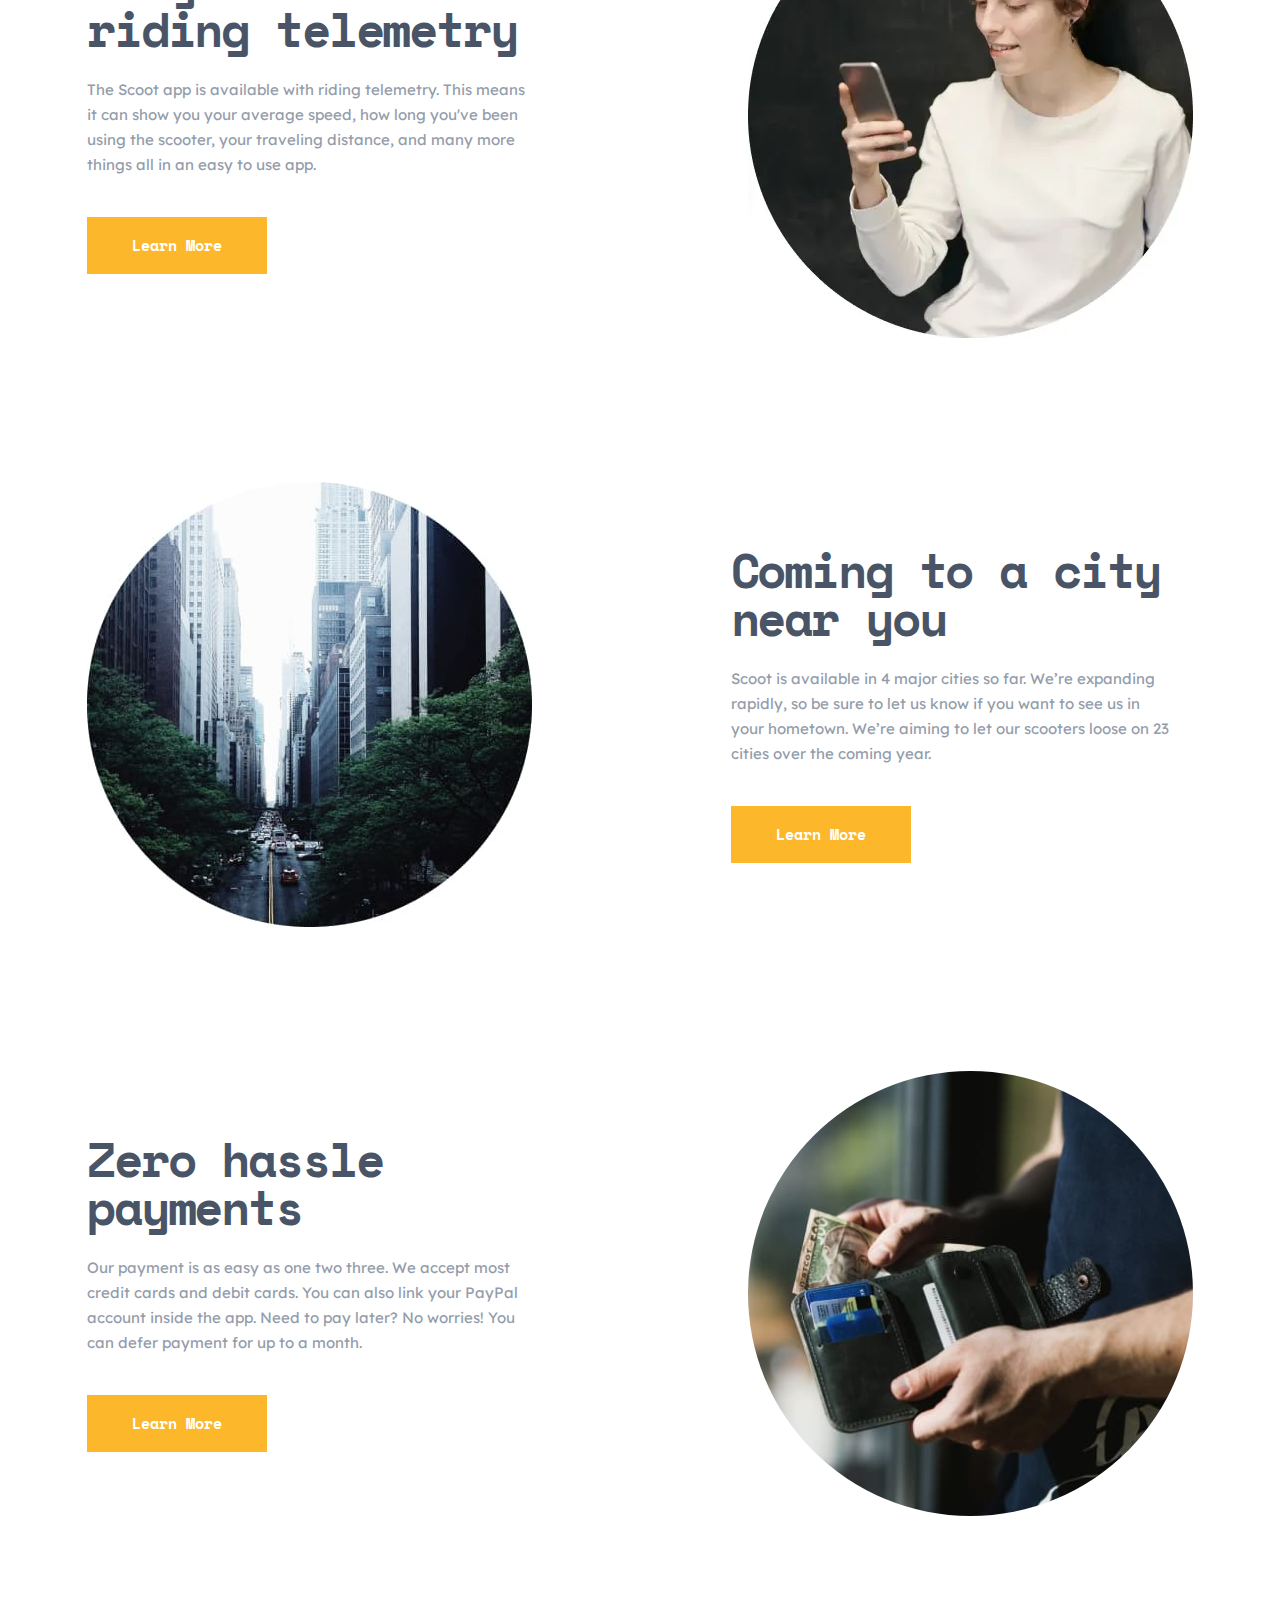
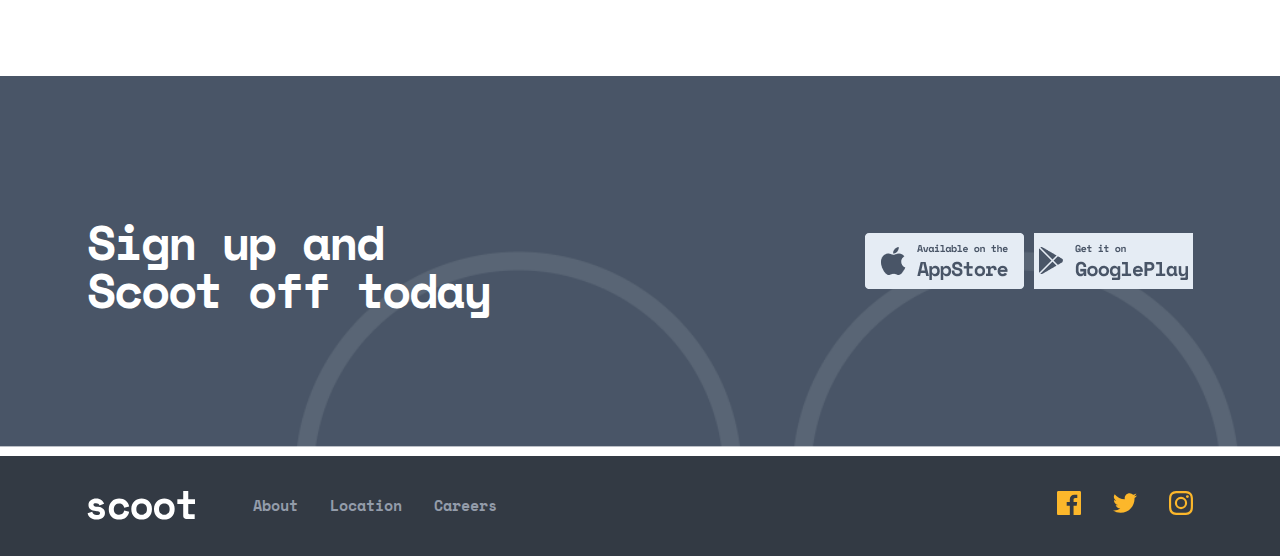
==== commit 6fabe33b: "initial commit" ====
--- a/index.html
+++ b/index.html
@@ -275,7 +275,7 @@
                         /></a>
                     </div>
                 </div>
-            </section> -->
+            </section> 
         </main>
 <!-- =========================================footerr=========================== -->
          <footer class="footer">
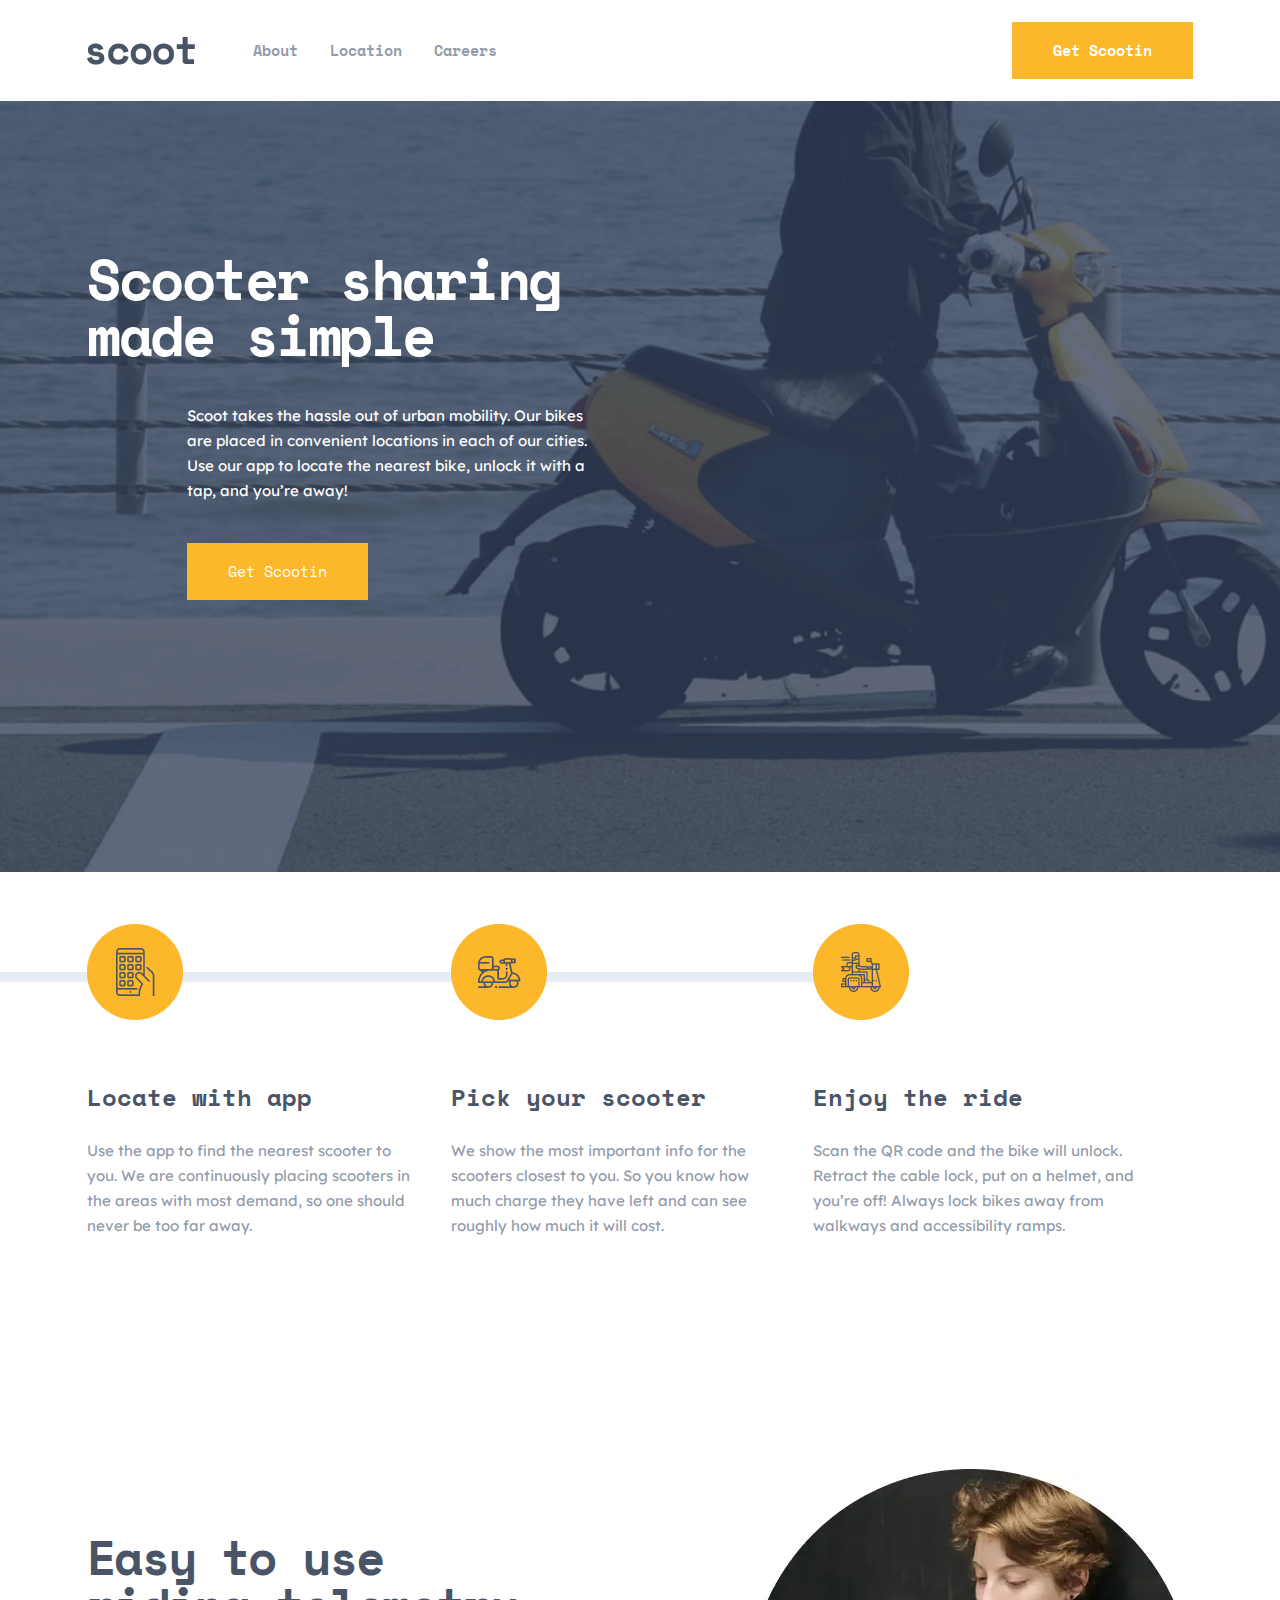
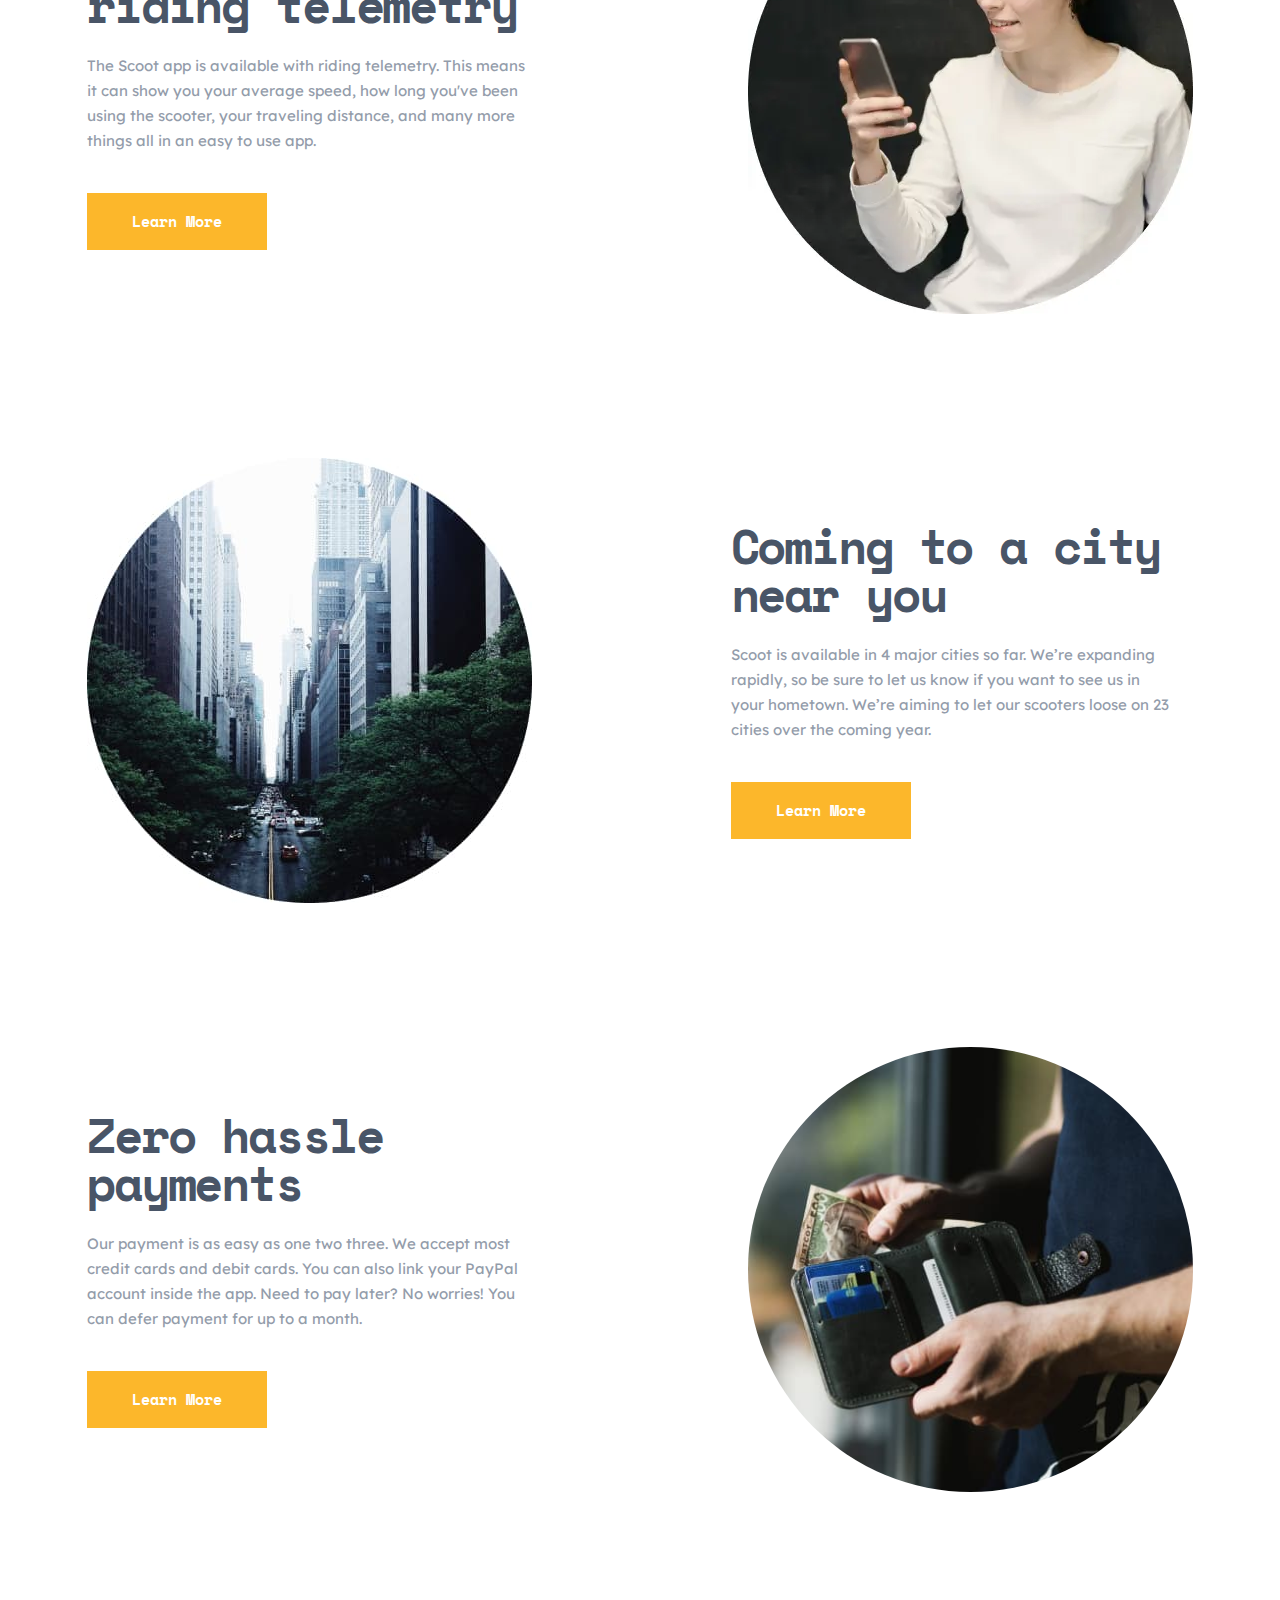
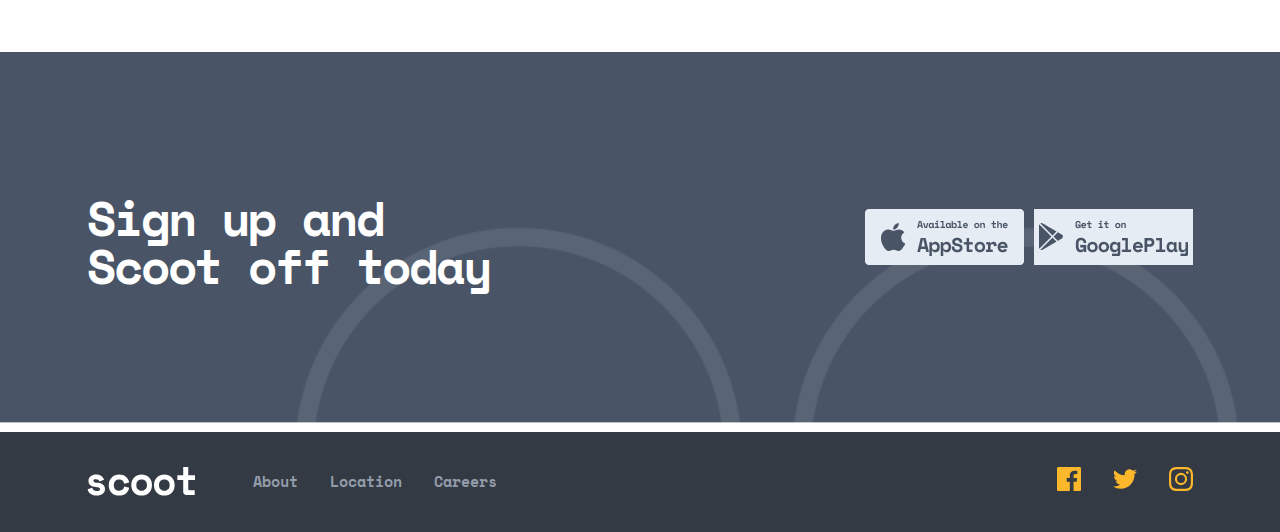
==== commit 0b43236d: "initial commit" ====
--- a/index.html
+++ b/index.html
@@ -39,11 +39,12 @@
                             height="28"
                         />
                     </a>
-
+                    
+                    <!-- .site-header-adap -->
                     <nav class="nav">
                         <ul class="nav__list">
                             <li class="nav__item">
-                                <a class="nav__link" href="./index.html"
+                                <a class="nav__link" href="./about.html"
                                     >About</a
                                 >
                             </li>
@@ -66,7 +67,7 @@
             </div>
         </header>
         <!-- main -->
-        <main>
+        <main class="saite-main">
             <section class="intro-section">
                 <div class="container">
                     <div class="intro-section__wrapper">
@@ -87,12 +88,12 @@
                         </div>
                     </div>
                 </div>
-            </section> -->
+            </section> 
 
             <section class="handbook">
                 <div class="container">
                     <h2 class="handbook__headding visually-hidden">
-                        Handbook for you
+                        
                     </h2>
                     <ol class="handbook_list">
                         <li class="handbook__item">
--- a/css/main.min.css
+++ b/css/main.min.css
@@ -1,2 +1,2 @@
-@font-face{font-family:'Space Mono';font-style:normal;font-weight:400;src:url("../fonts/space-mono-v6-latin-regular.woff2") format("woff2"),url("../fonts/space-mono-v6-latin-regular.woff") format("woff")}@font-face{font-family:'Space Mono';font-style:normal;font-weight:700;src:url("../fonts/space-mono-v6-latin-700.woff2") format("woff2"),url("../fonts/space-mono-v6-latin-700.woff") format("woff")}@font-face{font-family:'Lexend Deca';font-style:normal;font-weight:400;src:url("../fonts/lexend-deca-v7-latin-regular.woff2") format("woff2"),url("../fonts/lexend-deca-v7-latin-regular.woff") format("woff")}html{height:100%;-webkit-box-sizing:border-box;box-sizing:border-box}*,*::before,*::after{-webkit-box-sizing:inherit;box-sizing:inherit;scroll-behavior:smooth}.visually-hidden{position:absolute;white-space:nowrap;width:1px;height:1px;overflow:hidden;border:0;padding:0;clip:rect(0 0 0 0);-webkit-clip-path:inset(50%);clip-path:inset(50%);margin:-1px}body{height:100%;display:-webkit-box;display:-ms-flexbox;display:flex;-webkit-box-orient:vertical;-webkit-box-direction:normal;-ms-flex-direction:column;flex-direction:column;font-family:'Space Mono','Arial', 'sans-serif';font-style:normal;font-weight:normal;font-size:16px;line-height:1.5}main{margin-top:101px}img{max-width:100%;vertical-align:middle;-o-object-fit:cover;object-fit:cover}.container{width:100%;max-width:1146px;margin:0 auto;padding:0 20px;overflow:hidden}/*! normalize.css v8.0.1 | MIT License | github.com/necolas/normalize.css */html{line-height:1.15;-webkit-text-size-adjust:100%}body{margin:0}main{display:block}h1{font-size:2em;margin:0.67em 0}hr{-webkit-box-sizing:content-box;box-sizing:content-box;height:0;overflow:visible}pre{font-family:monospace, monospace;font-size:1em}a{background-color:transparent}abbr[title]{border-bottom:none;text-decoration:underline;-webkit-text-decoration:underline dotted;text-decoration:underline dotted}b,strong{font-weight:bolder}code,kbd,samp{font-family:monospace, monospace;font-size:1em}small{font-size:80%}sub,sup{font-size:75%;line-height:0;position:relative;vertical-align:baseline}sub{bottom:-0.25em}sup{top:-0.5em}img{border-style:none}button,input,optgroup,select,textarea{font-family:inherit;font-size:100%;line-height:1.15;margin:0}button,input{overflow:visible}button,select{text-transform:none}button,[type="button"],[type="reset"],[type="submit"]{-webkit-appearance:button}button::-moz-focus-inner,[type="button"]::-moz-focus-inner,[type="reset"]::-moz-focus-inner,[type="submit"]::-moz-focus-inner{border-style:none;padding:0}button:-moz-focusring,[type="button"]:-moz-focusring,[type="reset"]:-moz-focusring,[type="submit"]:-moz-focusring{outline:1px dotted ButtonText}fieldset{padding:0.35em 0.75em 0.625em}legend{-webkit-box-sizing:border-box;box-sizing:border-box;color:inherit;display:table;max-width:100%;padding:0;white-space:normal}progress{vertical-align:baseline}textarea{overflow:auto}[type="checkbox"],[type="radio"]{-webkit-box-sizing:border-box;box-sizing:border-box;padding:0}[type="number"]::-webkit-inner-spin-button,[type="number"]::-webkit-outer-spin-button{height:auto}[type="search"]{-webkit-appearance:textfield;outline-offset:-2px}[type="search"]::-webkit-search-decoration{-webkit-appearance:none}::-webkit-file-upload-button{-webkit-appearance:button;font:inherit}details{display:block}summary{display:list-item}template{display:none}[hidden]{display:none}.site-header{position:fixed;top:0;left:0;width:100%;z-index:50;background-color:white}.site-header .container{display:-webkit-box;display:-ms-flexbox;display:flex;-webkit-box-align:center;-ms-flex-align:center;align-items:center;padding-top:22px;padding-bottom:22px}.site-logo-link{z-index:11}.nav__list{display:-webkit-box;display:-ms-flexbox;display:flex;margin:0;margin-left:58px;padding:0;list-style:none}.nav__item+.nav__item{margin-left:32px}.nav__link{display:inline-block;text-decoration:none;font-weight:bold;font-size:15px;line-height:25px;color:#939CAA}.nav__link:hover{color:#FCB72B}.Scootin-link{display:inline-block;text-decoration:none;margin-left:auto;padding:14px 39px;font-weight:bold;font-size:15px;line-height:25px;color:#FFFFFF;background-color:#FCB72B;border:2px solid #FCB72B}.Scootin-link:hover{display:inline-block;background-color:white;color:#FCB72B;border:2px solid #FCB72B}.hamburger-btn{display:none;z-index:11;background-color:transparent;border:none;cursor:pointer}.hamburger-btn .hamburger-menu--exit{display:none}@media only screen and (max-width: 650px){.nav{display:none}.site-header--adaptive .nav{display:block;position:fixed;top:0;bottom:0;right:0;left:0;width:100%;height:auto;z-index:10}.nav__list{width:70%;height:544px;margin-top:73px;margin-left:0;padding:64px 25px;-webkit-box-orient:vertical;-webkit-box-direction:normal;-ms-flex-direction:column;flex-direction:column;background-color:black}.nav__item+.nav__item{margin:0}.nav__link{color:#E5ECF4;margin-bottom:24px}.site-logo-link{margin:0 auto}.Scootin-link{display:none}.site-header--adaptive .Scootin-link{display:block;position:fixed;margin-bottom:20px;bottom:0;max-width:50%;height:auto;z-index:10}.site-header--adaptive .hamburger-menu--exit{display:block}.site-header--adaptive .hamburger-menu--defolt{display:none}.hamburger-btn{display:block}}.intro-section{max-width:1440px;margin:0 auto;z-index:13;background-image:url(../imges/homeintro-img.png);background-repeat:no-repeat;background-size:cover;background-position:center;overflow:hidden}.intro-section .container{margin-bottom:122px;padding:150px 20px}.intro-section__wrapper{position:relative}.intro-section__headding{max-width:500px;margin:0;margin-bottom:40px;letter-spacing:-2.5px;font-weight:bold;font-size:56px;line-height:56px;color:#FFFFFF}.paradrph-inner{position:relative;margin-left:100px}.intro-section__paragrph{position:relative;max-width:405px;margin-bottom:40px;font-family:'Lexend Deca';font-size:15px;line-height:25px;color:#FFFFFF}.intro-section__paragrph::after{position:absolute;top:50px;right:100px;z-index:10;display:inline-block;width:270px;height:8px;background-image:url(../imges/path-right.png);background-repeat:no-repeat;content:" "}.intro-section__link{display:inline-block;text-decoration:none;padding:14px 39px;font-size:15px;line-height:25px;text-align:center;color:#FFFFFF;background-color:#FCB72B;border:2px solid #FCB72B}.intro-section__link:hover{background-color:transparent;border:2px solid #FCB72B;color:#FCB72B}@media only screen and (max-width: 768px){.intro-section .container{text-align:center;margin:0 auto;padding:137px 20px}.intro-section__headding{margin:0 auto;margin-bottom:24px}.paradrph-inner{margin-left:0}.intro-section__paragrph{margin:0 auto;margin-bottom:32px}}@media only screen and (max-width: 548px){.intro-section__headding{font-size:40px;line-height:40px}.intro-section__paragrph{font-size:15px;line-height:25px}}.handbook_list{position:relative;display:-webkit-box;display:-ms-flexbox;display:flex;margin:0;margin-top:100px;margin-bottom:200px;padding:0;list-style:none}.handbook_list::before{position:absolute;display:inline-block;top:0;left:0;-webkit-transform:translateX(-25%);transform:translateX(-25%);width:100%;max-width:974px;height:1px;border:5px solid #E5ECF4;content:" "}.handbook__item{position:relative;max-width:350px;margin-right:30px;padding-top:87px}.handbook__item::before{position:absolute;top:0;left:0;-webkit-transform:translateY(-50%);transform:translateY(-50%);display:inline-block;width:96px;height:96px;background-image:url(../imges/locate-app.png);background-repeat:no-repeat;background-size:96px;background-position:center;content:" "}.scooter::before{background-image:url(../imges/scooter.png)}.enjoy::before{background-image:url(../imges/enjoy-ride.png)}.handbook__item__headding{margin-bottom:27px;font-weight:bold;font-size:24px;line-height:28px;color:#495567}.handbook__item__paragrf{font-family:Lexend Deca;font-size:15px;line-height:25px;color:#939CAA}@media only screen and (-webkit-min-device-pixel-ratio: 2), only screen and (min--moz-device-pixel-ratio: 2), only screen and (min-device-pixel-ratio: 2), only screen and (min-resolution: 192dpi), only screen and (min-resolution: 2dppx){.handbook__item::before{background-image:url(../imges/locate-app@2x.png)}.scooter::before{background-image:url(../imges/scooter@2x.png)}.enjoy::before{background-image:url(../imges/enjoy-ride@2x.png)}}@media only screen and (max-width: 768px){.handbook .container{padding-left:120px}.handbook_list{-webkit-box-orient:vertical;-webkit-box-direction:normal;-ms-flex-direction:column;flex-direction:column}.handbook_list::before{position:absolute;display:inline-block;top:0;left:0;-webkit-transform:translatey(-25%);transform:translatey(-25%);width:100%;max-width:1px;height:100%;max-height:974px;border:5px solid #E5ECF4;content:" ";overflow:visible}.handbook__item{display:block;position:relative;max-width:96%;margin-right:0px;padding-top:0;padding-left:131px}.handbook__item::before{position:absolute;top:32px;left:0;-webkit-transform:translatex(-50%);transform:translatex(-50%);display:inline-block;width:96px;height:96px;background-image:url(../imges/locate-app.png);background-repeat:no-repeat;background-size:96px;background-position:center;content:" "}.scooter::before{background-image:url(../imges/scooter.png)}.enjoy::before{background-image:url(../imges/enjoy-ride.png)}}@media only screen and (max-width: 590px){.handbook .container{text-align:center;padding-left:0;padding:0 20px}.handbook_list::before{display:none}.handbook__item{position:relative;max-width:100%;margin-right:0px;margin-bottom:98px;padding-left:0px;padding-top:97px}.handbook__item::before{position:absolute;text-align:center;top:0;left:50px;-webkit-transform:translate(50%, -50%);transform:translate(50%, -50%);display:inline-block;width:96px;height:96px;background-image:url(../imges/locate-app.png);background-repeat:no-repeat;background-size:96px;background-position:center;content:" "}.scooter::before{background-image:url(../imges/scooter.png)}.enjoy::before{background-image:url(../imges/enjoy-ride.png)}}.good-side .container{display:-webkit-box;display:-ms-flexbox;display:flex}.good-side__list{width:100%;padding:0}.good-side__item{position:relative;display:-webkit-box;display:-ms-flexbox;display:flex;-webkit-box-align:center;-ms-flex-align:center;align-items:center;-webkit-box-pack:justify;-ms-flex-pack:justify;justify-content:space-between;margin-bottom:144px}.good-side__item:nth-child(2n) .good-side__img{-webkit-box-ordinal-group:0;-ms-flex-order:-1;order:-1}.good-side__item--wrapper{margin-right:20px;max-width:40%}.good-side__item__headding{margin:0;margin-bottom:24px;padding:0;max-width:445px;font-weight:bold;font-size:48px;line-height:48px;letter-spacing:-2.14286px;color:#495567}.good-side__item__paragrf{margin:0;margin-bottom:40px;max-width:445px;font-family:'Lexend Deca';font-size:15px;line-height:25px;color:#939CAA}.good-side__item__link{display:inline-block;padding:14px 43px;font-weight:bold;text-decoration:none;font-size:15px;line-height:25px;text-align:center;color:#FFFFFF;background-color:#FCB72B;border:2px solid #FCB72B}.good-side__item__link:hover{display:inline-block;background-color:white;color:#FCB72B;border:2px solid #FCB72B}.zero{display:inline-block;border-radius:50%}@media only screen and (max-width: 768px){.good-side__item{-webkit-box-orient:vertical;-webkit-box-direction:normal;-ms-flex-direction:column;flex-direction:column;max-width:100%;margin-bottom:120px}.good-side__item .good-side__item--wrapper{-webkit-box-ordinal-group:2;-ms-flex-order:1;order:1}.good-side__item--wrapper{max-width:100%;text-align:center}.good-side__img{margin-bottom:56px}}.call-to{max-width:1440px;height:auto;margin:0 auto;background-image:url(../imges/call-bgi.png);background-repeat:no-repeat;background-size:cover;background-position:center;content:" "}.call-to .container{padding:102px 20px;display:-webkit-box;display:-ms-flexbox;display:flex;-webkit-box-align:center;-ms-flex-align:center;align-items:center}.call-inner{display:inline-block;margin-left:auto}.call-to__headding{width:100%;max-width:415px;font-weight:bold;font-size:48px;line-height:48px;letter-spacing:-2.14286px;color:#FFFFFF}.call-to__link{display:inline-block;margin-bottom:10px}@media only screen and (max-width: 800px){.call-to .container{-webkit-box-orient:vertical;-webkit-box-direction:normal;-ms-flex-direction:column;flex-direction:column;text-align:center}.call-inner{margin:0 auto}}@media only screen and (max-width: 455px){.call-to__headding{font-size:32px;line-height:32px}}.footer{position:relative;width:100%;max-width:1440px;margin:0 auto;background:#333A44}.footer .container{display:-webkit-box;display:-ms-flexbox;display:flex;-webkit-box-align:center;-ms-flex-align:center;align-items:center;padding:35px 20px}.footer-nav__list{display:-webkit-box;display:-ms-flexbox;display:flex;list-style:none;margin:0;margin-left:58px;padding:0}.footer-nav__item+.footer-nav__item{margin-left:32px}.footer-nav__link{display:inline-block;text-decoration:none;font-weight:bold;font-size:15px;line-height:25px;color:#939CAA}.footer-nav__link:hover{color:#FCB72B}.social__list{display:-webkit-box;display:-ms-flexbox;display:flex;-webkit-box-align:center;-ms-flex-align:center;align-items:center;list-style:none;margin:0;padding:0;margin-left:auto}.social__item+.social__item{margin-left:32px}.social__logo:hover path{fill:#E5ECF4}@media only screen and (max-width: 630px){.footer .container{-webkit-box-orient:vertical;-webkit-box-direction:normal;-ms-flex-direction:column;flex-direction:column}.footer-logo-link{margin-bottom:32px}.footer-nav__list{margin-left:0;margin-bottom:24px}.social__list{margin:0 auto}}@media only screen and (max-width: 450px){.footer-nav__list{-webkit-box-orient:vertical;-webkit-box-direction:normal;-ms-flex-direction:column;flex-direction:column;text-align:center}.footer-nav__item+.footer-nav__item{margin-left:0}.footer-nav__link{padding:10px}}.hero-section{position:relative;max-width:1440px;margin:0 auto;background-image:url(../imges/home-intro.png);background-repeat:no-repeat;background-size:cover;background-position:center}.hero-section .container{margin-bottom:120px;padding:72px 20px}.hero-section ::before{position:absolute;top:67px;right:0;width:203px;height:70px;display:inline-block;background-image:url(../imges/sasdsaxz.png);background-repeat:no-repeat;content:" "}.hero-section__headding{margin:0;padding:0;font-weight:bold;font-size:56px;line-height:56px;letter-spacing:-2.5px;color:#FFFFFF}@media only screen and (max-width: 520px){.hero-section ::before{display:none}.hero-section__headding{text-align:center;font-size:40px;line-height:40px}}.our-values .container{margin-bottom:120px}.our-values__headding{margin:0;margin-bottom:48px;font-weight:bold;font-size:48px;line-height:48px;text-align:center;letter-spacing:-2.14286px;color:#495567}.our-values__list{display:-webkit-box;display:-ms-flexbox;display:flex;list-style:none;margin:-15px;padding:0}.our-values__item{position:relative;width:100%;max-width:350px;height:auto;text-align:center;margin:15px}.our-values__item:nth-child(1):before{position:absolute;top:167px;left:32%;width:96px;height:96px;padding:34px;display:inline-block;border-radius:100%;content:"01";background-color:coral;font-weight:bold;font-size:24px;line-height:28px;text-align:center;color:#495567}.our-values__item:nth-child(2):before{position:absolute;top:167px;left:32%;width:96px;height:96px;padding:34px;display:inline-block;border-radius:100%;content:"02";background-color:coral;font-weight:bold;font-size:24px;line-height:28px;text-align:center;color:#495567}.our-values__item:nth-child(3):before{position:absolute;top:167px;left:32%;width:96px;height:96px;padding:34px;display:block;border-radius:100%;content:"03";background-color:coral;font-weight:bold;font-size:24px;line-height:28px;text-align:center;color:#495567}.our-values__img{border-radius:50%;margin-bottom:87px}.our-values__item__headding{margin:0;margin-bottom:27px;font-weight:bold;font-size:24px;line-height:28px;letter-spacing:-1.07143px;color:#495567}.our-values__item__paragrf{margin:0;font-family:Lexend Deca;font-size:15px;line-height:25px;color:#939CAA}@media only screen and (max-width: 785px){.our-values__list{-webkit-box-orient:vertical;-webkit-box-direction:normal;-ms-flex-direction:column;flex-direction:column}.our-values__item{margin:0;margin:0 auto;margin-top:20px;text-align:center}}.faqs-section__headding{margin-bottom:68px;font-size:48px;line-height:48px;text-align:center;color:#495567}.faqs-section-wrapper{display:-webkit-box;display:-ms-flexbox;display:flex;-webkit-box-pack:justify;-ms-flex-pack:justify;justify-content:space-between;margin-bottom:64px}.faqs-section-wrapper__headding{font-size:40px;line-height:48px;color:#495567}.faqs-section__list{margin:0;padding:0}.faqs-section__item{margin-bottom:16px;list-style:none}.faqs-section__btn{width:100%;max-width:700px;padding:40px 32px;border:none;display:block;text-align:left}.faqs-section__btn:hover{background-color:#FFF4DF}.faqs-section__btn-controller{display:-webkit-box;display:-ms-flexbox;display:flex;-webkit-box-pack:justify;-ms-flex-pack:justify;justify-content:space-between}.faqs-section__btn-headding{display:inline-block;font-weight:bold;font-size:24px;line-height:28px;letter-spacing:-1.07143px;color:#495567}.faqs-section__btn-text{display:none;font-family:Lexend Deca;font-size:15px;line-height:25px;color:#495567}.faqs-section__btn--active .faqs-section__btn-text{display:block}.faqs-section__btn--active .btn-controller-img{-webkit-transform:rotate(180deg);transform:rotate(180deg)}@media only screen and (max-width: 1035px){.faqs-section-wrapper__headding{font-size:32px;line-height:32px}}@media only screen and (max-width: 768px){.faqs-section-wrapper{-webkit-box-orient:vertical;-webkit-box-direction:normal;-ms-flex-direction:column;flex-direction:column;text-align:center}}@media only screen and (max-width: 768px){.faqs-section__headding{font-size:32px;line-height:32px}}.mobility__list{margin:0;padding:0}.mobility__item{position:relative;display:-webkit-box;display:-ms-flexbox;display:flex;-webkit-box-align:center;-ms-flex-align:center;align-items:center;-webkit-box-pack:justify;-ms-flex-pack:justify;justify-content:space-between;margin-bottom:100px}.mobility__item:nth-child(1)::before{position:absolute;top:278px;right:-200px;width:735px;height:150px;display:inline-block;background-image:url(../imges/strelka1.png);background-repeat:no-repeat;content:" "}.mobility__item:nth-child(2)::before{position:absolute;top:75px;left:-555px;width:735px;height:150px;display:inline-block;background-image:url(../imges/strelka-chap.png);background-repeat:no-repeat;content:" "}.mobility__item:nth-child(2n) .mobility__item__img{-webkit-box-ordinal-group:0;-ms-flex-order:-1;order:-1}.mobility__item-wrapper{max-width:445px}.mobility__item__img{border-radius:100%}.mobility__item__headding{margin:0;margin-bottom:20px;padding:0;font-weight:bold;font-size:48px;line-height:48px;letter-spacing:-2.14286px;color:#495567}.mobility__item__paragraf{font-family:Lexend Deca;font-size:15px;line-height:25px;color:#939CAA}@media only screen and (max-width: 914px){.mobility__item{-webkit-box-orient:vertical;-webkit-box-direction:normal;-ms-flex-direction:column;flex-direction:column;text-align:center}.mobility__item-wrapper{margin-top:40px}.mobility__item .mobility__item-wrapper{-webkit-box-ordinal-group:2;-ms-flex-order:1;order:1}}@media only screen and (max-width: 570px){.mobility__item:nth-child(2)::before{display:none}.mobility__item:nth-child(1)::before{display:none}.mobility__item__headding{font-size:32px;line-height:32px}}
+@font-face{font-family:'Space Mono';font-style:normal;font-weight:400;src:url("../fonts/space-mono-v6-latin-regular.woff2") format("woff2"),url("../fonts/space-mono-v6-latin-regular.woff") format("woff")}@font-face{font-family:'Space Mono';font-style:normal;font-weight:700;src:url("../fonts/space-mono-v6-latin-700.woff2") format("woff2"),url("../fonts/space-mono-v6-latin-700.woff") format("woff")}@font-face{font-family:'Lexend Deca';font-style:normal;font-weight:400;src:url("../fonts/lexend-deca-v7-latin-regular.woff2") format("woff2"),url("../fonts/lexend-deca-v7-latin-regular.woff") format("woff")}html{height:100%;-webkit-box-sizing:border-box;box-sizing:border-box}*,*::before,*::after{-webkit-box-sizing:inherit;box-sizing:inherit;scroll-behavior:smooth}.visually-hidden{position:absolute;white-space:nowrap;width:1px;height:1px;overflow:hidden;border:0;padding:0;clip:rect(0 0 0 0);-webkit-clip-path:inset(50%);clip-path:inset(50%);margin:-1px}body{height:100%;display:-webkit-box;display:-ms-flexbox;display:flex;-webkit-box-orient:vertical;-webkit-box-direction:normal;-ms-flex-direction:column;flex-direction:column;font-family:'Space Mono','Arial', 'sans-serif';font-style:normal;font-weight:normal;font-size:16px;line-height:1.5}main{margin-top:101px}img{max-width:100%;vertical-align:middle;-o-object-fit:cover;object-fit:cover}.container{width:100%;max-width:1146px;margin:0 auto;padding:0 20px;overflow:hidden}/*! normalize.css v8.0.1 | MIT License | github.com/necolas/normalize.css */html{line-height:1.15;-webkit-text-size-adjust:100%}body{margin:0}main{display:block}h1{font-size:2em;margin:0.67em 0}hr{-webkit-box-sizing:content-box;box-sizing:content-box;height:0;overflow:visible}pre{font-family:monospace, monospace;font-size:1em}a{background-color:transparent}abbr[title]{border-bottom:none;text-decoration:underline;-webkit-text-decoration:underline dotted;text-decoration:underline dotted}b,strong{font-weight:bolder}code,kbd,samp{font-family:monospace, monospace;font-size:1em}small{font-size:80%}sub,sup{font-size:75%;line-height:0;position:relative;vertical-align:baseline}sub{bottom:-0.25em}sup{top:-0.5em}img{border-style:none}button,input,optgroup,select,textarea{font-family:inherit;font-size:100%;line-height:1.15;margin:0}button,input{overflow:visible}button,select{text-transform:none}button,[type="button"],[type="reset"],[type="submit"]{-webkit-appearance:button}button::-moz-focus-inner,[type="button"]::-moz-focus-inner,[type="reset"]::-moz-focus-inner,[type="submit"]::-moz-focus-inner{border-style:none;padding:0}button:-moz-focusring,[type="button"]:-moz-focusring,[type="reset"]:-moz-focusring,[type="submit"]:-moz-focusring{outline:1px dotted ButtonText}fieldset{padding:0.35em 0.75em 0.625em}legend{-webkit-box-sizing:border-box;box-sizing:border-box;color:inherit;display:table;max-width:100%;padding:0;white-space:normal}progress{vertical-align:baseline}textarea{overflow:auto}[type="checkbox"],[type="radio"]{-webkit-box-sizing:border-box;box-sizing:border-box;padding:0}[type="number"]::-webkit-inner-spin-button,[type="number"]::-webkit-outer-spin-button{height:auto}[type="search"]{-webkit-appearance:textfield;outline-offset:-2px}[type="search"]::-webkit-search-decoration{-webkit-appearance:none}::-webkit-file-upload-button{-webkit-appearance:button;font:inherit}details{display:block}summary{display:list-item}template{display:none}[hidden]{display:none}.site-header{position:fixed;top:0;left:0;width:100%;z-index:50;background-color:white}.site-header .container{display:-webkit-box;display:-ms-flexbox;display:flex;-webkit-box-align:center;-ms-flex-align:center;align-items:center;padding-top:22px;padding-bottom:22px}.site-logo-link{z-index:11}.nav__list{display:-webkit-box;display:-ms-flexbox;display:flex;margin:0;margin-left:58px;padding:0;list-style:none}.nav__item+.nav__item{margin-left:32px}.nav__link{display:inline-block;text-decoration:none;font-weight:bold;font-size:15px;line-height:25px;color:#939CAA}.nav__link:hover{color:#FCB72B}.Scootin-link{display:inline-block;text-decoration:none;margin-left:auto;padding:14px 39px;font-weight:bold;font-size:15px;line-height:25px;color:#FFFFFF;background-color:#FCB72B;border:2px solid #FCB72B}.Scootin-link:hover{display:inline-block;background-color:white;color:#FCB72B;border:2px solid #FCB72B}.hamburger-btn{display:none;z-index:11;background-color:transparent;border:none;cursor:pointer}.hamburger-btn .hamburger-menu--exit{display:none}@media only screen and (max-width: 650px){.saite-main{margin-top:72px}.nav{display:none}.site-header--adaptive .nav{display:block;position:fixed;top:0;bottom:0;right:0;left:0;width:70%;height:100%;z-index:10}.nav__list{height:100%;margin-top:73px;margin-left:0;padding:64px 25px;-webkit-box-orient:vertical;-webkit-box-direction:normal;-ms-flex-direction:column;flex-direction:column;background-color:black}.nav__item+.nav__item{margin:0}.nav__link{color:#E5ECF4;margin-bottom:24px}.site-logo-link{margin:0 auto}.Scootin-link{display:none}.site-header--adaptive .Scootin-link{display:block;position:fixed;margin-bottom:20px;bottom:0;max-width:50%;height:auto;z-index:10}.site-header--adaptive .hamburger-menu--exit{display:block}.site-header--adaptive .hamburger-menu--defolt{display:none}.hamburger-btn{display:block}}.intro-section{max-width:1440px;margin:0 auto;z-index:13;background-image:url(../imges/homeintro-img.png);background-repeat:no-repeat;background-size:cover;background-position:right;overflow:hidden}.intro-section .container{margin-bottom:122px;padding:150px 20px}.intro-section__wrapper{position:relative}.intro-section__headding{max-width:500px;margin:0;margin-bottom:40px;letter-spacing:-2.5px;font-weight:bold;font-size:56px;line-height:56px;color:#FFFFFF}.paradrph-inner{position:relative;margin-left:100px}.intro-section__paragrph{position:relative;max-width:405px;margin-bottom:40px;font-family:'Lexend Deca';font-size:15px;line-height:25px;color:#FFFFFF}.intro-section__paragrph::after{position:absolute;top:50px;right:100px;z-index:10;display:inline-block;width:270px;height:8px;background-image:url(../imges/path-right.png);background-repeat:no-repeat;content:" "}.intro-section__link{display:inline-block;text-decoration:none;padding:14px 39px;font-size:15px;line-height:25px;text-align:center;color:#FFFFFF;background-color:#FCB72B;border:2px solid #FCB72B}.intro-section__link:hover{background-color:transparent;border:2px solid #FCB72B;color:#FCB72B}@media only screen and (max-width: 768px){.intro-section .container{text-align:center;margin:0 auto;padding:137px 20px}.intro-section__headding{margin:0 auto;margin-bottom:24px}.paradrph-inner{margin-left:0}.intro-section__paragrph{margin:0 auto;margin-bottom:32px}}@media only screen and (max-width: 548px){.intro-section__headding{font-size:40px;line-height:40px}.intro-section__paragrph{font-size:15px;line-height:25px}}.handbook .container{overflow:inherit}.handbook_list{position:relative;display:-webkit-box;display:-ms-flexbox;display:flex;margin:0;margin-top:100px;margin-bottom:200px;padding:0;list-style:none}.handbook_list::before{position:absolute;display:inline-block;top:0;left:0;-webkit-transform:translateX(-25%);transform:translateX(-25%);width:100%;max-width:974px;height:1px;border:5px solid #E5ECF4;content:" ";overflow:inherit}.handbook__item{position:relative;max-width:350px;margin-right:30px;padding-top:87px}.handbook__item::before{position:absolute;top:0;left:0;-webkit-transform:translateY(-50%);transform:translateY(-50%);display:inline-block;width:96px;height:96px;background-image:url(../imges/locate-app.png);background-repeat:no-repeat;background-size:96px;background-position:center;content:" "}.scooter::before{background-image:url(../imges/scooter.png)}.enjoy::before{background-image:url(../imges/enjoy-ride.png)}.handbook__item__headding{margin-bottom:27px;font-weight:bold;font-size:24px;line-height:28px;color:#495567}.handbook__item__paragrf{font-family:Lexend Deca;font-size:15px;line-height:25px;color:#939CAA}@media only screen and (-webkit-min-device-pixel-ratio: 2), only screen and (min--moz-device-pixel-ratio: 2), only screen and (min-device-pixel-ratio: 2), only screen and (min-resolution: 192dpi), only screen and (min-resolution: 2dppx){.handbook__item::before{background-image:url(../imges/locate-app@2x.png)}.scooter::before{background-image:url(../imges/scooter@2x.png)}.enjoy::before{background-image:url(../imges/enjoy-ride@2x.png)}}@media only screen and (max-width: 768px){.handbook .container{padding-left:120px;overflow:hidden}.handbook_list{-webkit-box-orient:vertical;-webkit-box-direction:normal;-ms-flex-direction:column;flex-direction:column}.handbook_list::before{position:absolute;display:inline-block;top:0;left:0;-webkit-transform:translatey(-25%);transform:translatey(-25%);width:100%;max-width:1px;height:100%;max-height:974px;border:5px solid #E5ECF4;content:" ";overflow:visible}.handbook__item{display:block;position:relative;max-width:96%;margin-right:0px;padding-top:0;padding-left:131px}.handbook__item::before{position:absolute;top:32px;left:0;-webkit-transform:translatex(-50%);transform:translatex(-50%);display:inline-block;width:96px;height:96px;background-image:url(../imges/locate-app.png);background-repeat:no-repeat;background-size:96px;background-position:center;content:" "}.scooter::before{background-image:url(../imges/scooter.png)}.enjoy::before{background-image:url(../imges/enjoy-ride.png)}}@media only screen and (max-width: 590px){.handbook .container{text-align:center;padding-left:0;padding:0 20px}.handbook_list::before{display:none}.handbook__item{position:relative;width:100%;max-width:100%;margin-right:0px;margin-bottom:48px;padding-left:0px;padding-top:67px}.handbook__item::before{position:absolute;text-align:center;top:0;left:50%;-webkit-transform:translatex(-50%);transform:translatex(-50%);display:inline-block;width:56px;height:56px;border-radius:50%;background-image:url(../imges/locate-app.png);background-repeat:no-repeat;background-size:cover;background-position:center;content:" "}.scooter::before{background-image:url(../imges/scooter.png)}.enjoy::before{background-image:url(../imges/enjoy-ride.png)}}.good-side .container{display:-webkit-box;display:-ms-flexbox;display:flex}.good-side__list{width:100%;padding:0}.good-side__item{position:relative;display:-webkit-box;display:-ms-flexbox;display:flex;-webkit-box-align:center;-ms-flex-align:center;align-items:center;-webkit-box-pack:justify;-ms-flex-pack:justify;justify-content:space-between;margin-bottom:144px}.good-side__item:nth-child(2n) .good-side__img{-webkit-box-ordinal-group:0;-ms-flex-order:-1;order:-1}.good-side__item--wrapper{margin-right:20px;max-width:40%}.good-side__item__headding{margin:0;margin-bottom:24px;padding:0;max-width:445px;font-weight:bold;font-size:48px;line-height:48px;letter-spacing:-2.14286px;color:#495567}.good-side__item__paragrf{margin:0;margin-bottom:40px;max-width:445px;font-family:'Lexend Deca';font-size:15px;line-height:25px;color:#939CAA}.good-side__item__link{display:inline-block;padding:14px 43px;font-weight:bold;text-decoration:none;font-size:15px;line-height:25px;text-align:center;color:#FFFFFF;background-color:#FCB72B;border:2px solid #FCB72B}.good-side__item__link:hover{display:inline-block;background-color:white;color:#FCB72B;border:2px solid #FCB72B}.zero{display:inline-block;border-radius:50%}@media only screen and (max-width: 768px){.good-side__item{-webkit-box-orient:vertical;-webkit-box-direction:normal;-ms-flex-direction:column;flex-direction:column;max-width:100%;margin-bottom:120px}.good-side__item .good-side__item--wrapper{-webkit-box-ordinal-group:2;-ms-flex-order:1;order:1}.good-side__item--wrapper{max-width:100%;text-align:center}.good-side__img{margin-bottom:56px}}.call-to{max-width:1440px;height:auto;margin:0 auto;background-image:url(../imges/call-bgi.png);background-repeat:no-repeat;background-size:cover;background-position:center;content:" "}.call-to .container{padding:102px 20px;display:-webkit-box;display:-ms-flexbox;display:flex;-webkit-box-align:center;-ms-flex-align:center;align-items:center}.call-inner{display:inline-block;margin-left:auto}.call-to__headding{width:100%;max-width:415px;font-weight:bold;font-size:48px;line-height:48px;letter-spacing:-2.14286px;color:#FFFFFF}.call-to__link{display:inline-block;margin-bottom:10px}@media only screen and (max-width: 800px){.call-to .container{-webkit-box-orient:vertical;-webkit-box-direction:normal;-ms-flex-direction:column;flex-direction:column;text-align:center}.call-inner{margin:0 auto}}@media only screen and (max-width: 455px){.call-to__headding{font-size:32px;line-height:32px}}.footer{position:relative;width:100%;max-width:1440px;margin:0 auto;background:#333A44}.footer .container{display:-webkit-box;display:-ms-flexbox;display:flex;-webkit-box-align:center;-ms-flex-align:center;align-items:center;padding:35px 20px}.footer-nav__list{display:-webkit-box;display:-ms-flexbox;display:flex;list-style:none;margin:0;margin-left:58px;padding:0}.footer-nav__item+.footer-nav__item{margin-left:32px}.footer-nav__link{display:inline-block;text-decoration:none;font-weight:bold;font-size:15px;line-height:25px;color:#939CAA}.footer-nav__link:hover{color:#FCB72B}.social__list{display:-webkit-box;display:-ms-flexbox;display:flex;-webkit-box-align:center;-ms-flex-align:center;align-items:center;list-style:none;margin:0;padding:0;margin-left:auto}.social__item+.social__item{margin-left:32px}.social__logo:hover path{fill:#E5ECF4}@media only screen and (max-width: 630px){.footer .container{-webkit-box-orient:vertical;-webkit-box-direction:normal;-ms-flex-direction:column;flex-direction:column}.footer-logo-link{margin-bottom:32px}.footer-nav__list{margin-left:0;margin-bottom:24px}.social__list{margin:0 auto}}@media only screen and (max-width: 450px){.footer-nav__list{-webkit-box-orient:vertical;-webkit-box-direction:normal;-ms-flex-direction:column;flex-direction:column;text-align:center}.footer-nav__item+.footer-nav__item{margin-left:0}.footer-nav__link{padding:10px}}.hero-section{position:relative;max-width:1440px;margin:0 auto;background-image:url(../imges/home-intro.png);background-repeat:no-repeat;background-size:cover;background-position:center}.hero-section .container{margin-bottom:120px;padding:72px 20px}.hero-section ::before{position:absolute;top:67px;right:0;width:203px;height:70px;display:inline-block;background-image:url(../imges/sasdsaxz.png);background-repeat:no-repeat;content:" "}.hero-section__headding{margin:0;padding:0;font-weight:bold;font-size:56px;line-height:56px;letter-spacing:-2.5px;color:#FFFFFF}@media only screen and (max-width: 520px){.hero-section ::before{display:none}.hero-section__headding{text-align:center;font-size:40px;line-height:40px}}.our-values .container{margin-bottom:120px}.our-values__headding{margin:0;margin-bottom:48px;font-weight:bold;font-size:48px;line-height:48px;text-align:center;letter-spacing:-2.14286px;color:#495567}.our-values__list{display:-webkit-box;display:-ms-flexbox;display:flex;list-style:none;margin:-15px;padding:0}.our-values__item{position:relative;width:100%;max-width:350px;height:auto;text-align:center;margin:15px}.our-values__item:nth-child(1):before{position:absolute;top:167px;left:32%;width:96px;height:96px;padding:34px;display:inline-block;border-radius:100%;content:"01";background-color:coral;font-weight:bold;font-size:24px;line-height:28px;text-align:center;color:#495567}.our-values__item:nth-child(2):before{position:absolute;top:167px;left:32%;width:96px;height:96px;padding:34px;display:inline-block;border-radius:100%;content:"02";background-color:coral;font-weight:bold;font-size:24px;line-height:28px;text-align:center;color:#495567}.our-values__item:nth-child(3):before{position:absolute;top:167px;left:32%;width:96px;height:96px;padding:34px;display:block;border-radius:100%;content:"03";background-color:coral;font-weight:bold;font-size:24px;line-height:28px;text-align:center;color:#495567}.our-values__img{border-radius:50%;margin-bottom:87px}.our-values__item__headding{margin:0;margin-bottom:27px;font-weight:bold;font-size:24px;line-height:28px;letter-spacing:-1.07143px;color:#495567}.our-values__item__paragrf{margin:0;font-family:Lexend Deca;font-size:15px;line-height:25px;color:#939CAA}@media only screen and (max-width: 785px){.our-values__list{-webkit-box-orient:vertical;-webkit-box-direction:normal;-ms-flex-direction:column;flex-direction:column}.our-values__item{margin:0;margin:0 auto;margin-top:20px;text-align:center}}.faqs-section__headding{margin-bottom:68px;font-size:48px;line-height:48px;text-align:center;color:#495567}.faqs-section-wrapper{display:-webkit-box;display:-ms-flexbox;display:flex;-webkit-box-pack:justify;-ms-flex-pack:justify;justify-content:space-between;margin-bottom:64px}.faqs-section-wrapper__headding{font-size:40px;line-height:48px;color:#495567}.faqs-section__list{margin:0;padding:0}.faqs-section__item{margin-bottom:16px;list-style:none}.faqs-section__btn{width:100%;max-width:700px;padding:40px 32px;border:none;display:block;text-align:left}.faqs-section__btn:hover{background-color:#FFF4DF}.faqs-section__btn-controller{display:-webkit-box;display:-ms-flexbox;display:flex;-webkit-box-pack:justify;-ms-flex-pack:justify;justify-content:space-between}.faqs-section__btn-headding{display:inline-block;font-weight:bold;font-size:24px;line-height:28px;letter-spacing:-1.07143px;color:#495567}.faqs-section__btn-text{display:none;font-family:Lexend Deca;font-size:15px;line-height:25px;color:#495567}.faqs-section__btn--active .faqs-section__btn-text{display:block}.faqs-section__btn--active .btn-controller-img{-webkit-transform:rotate(180deg);transform:rotate(180deg)}@media only screen and (max-width: 1035px){.faqs-section-wrapper__headding{font-size:32px;line-height:32px}}@media only screen and (max-width: 768px){.faqs-section-wrapper{-webkit-box-orient:vertical;-webkit-box-direction:normal;-ms-flex-direction:column;flex-direction:column;text-align:center}}@media only screen and (max-width: 768px){.faqs-section__headding{font-size:32px;line-height:32px}}.mobility__list{margin:0;padding:0}.mobility__item{position:relative;display:-webkit-box;display:-ms-flexbox;display:flex;-webkit-box-align:center;-ms-flex-align:center;align-items:center;-webkit-box-pack:justify;-ms-flex-pack:justify;justify-content:space-between;margin-bottom:100px}.mobility__item:nth-child(1)::before{position:absolute;top:278px;right:-200px;width:735px;height:150px;display:inline-block;background-image:url(../imges/strelka1.png);background-repeat:no-repeat;content:" "}.mobility__item:nth-child(2)::before{position:absolute;top:75px;left:-555px;width:735px;height:150px;display:inline-block;background-image:url(../imges/strelka-chap.png);background-repeat:no-repeat;content:" "}.mobility__item:nth-child(2n) .mobility__item__img{-webkit-box-ordinal-group:0;-ms-flex-order:-1;order:-1}.mobility__item-wrapper{max-width:445px}.mobility__item__img{border-radius:100%}.mobility__item__headding{margin:0;margin-bottom:20px;padding:0;font-weight:bold;font-size:48px;line-height:48px;letter-spacing:-2.14286px;color:#495567}.mobility__item__paragraf{font-family:Lexend Deca;font-size:15px;line-height:25px;color:#939CAA}@media only screen and (max-width: 914px){.mobility__item{-webkit-box-orient:vertical;-webkit-box-direction:normal;-ms-flex-direction:column;flex-direction:column;text-align:center}.mobility__item-wrapper{margin-top:40px}.mobility__item .mobility__item-wrapper{-webkit-box-ordinal-group:2;-ms-flex-order:1;order:1}}@media only screen and (max-width: 570px){.mobility__item:nth-child(2)::before{display:none}.mobility__item:nth-child(1)::before{display:none}.mobility__item__headding{font-size:32px;line-height:32px}}
 /*# sourceMappingURL=main.min.css.map */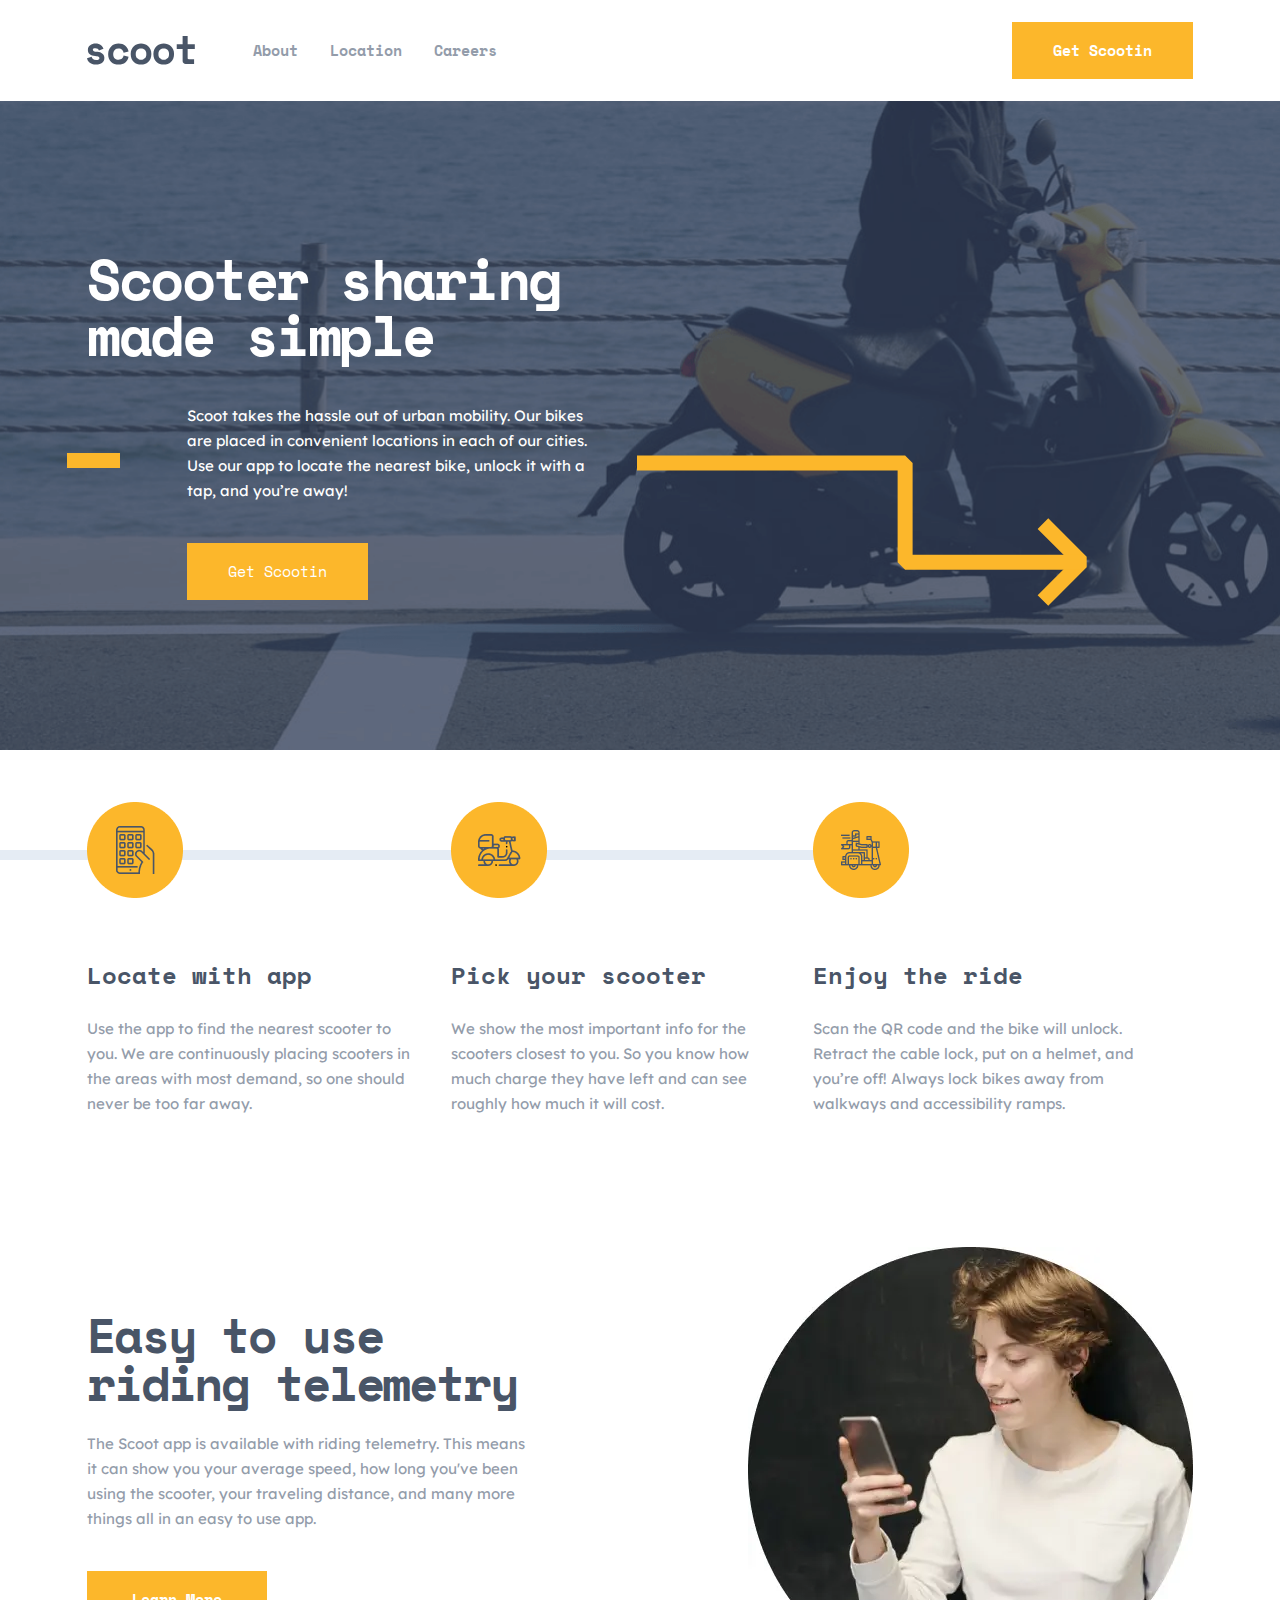
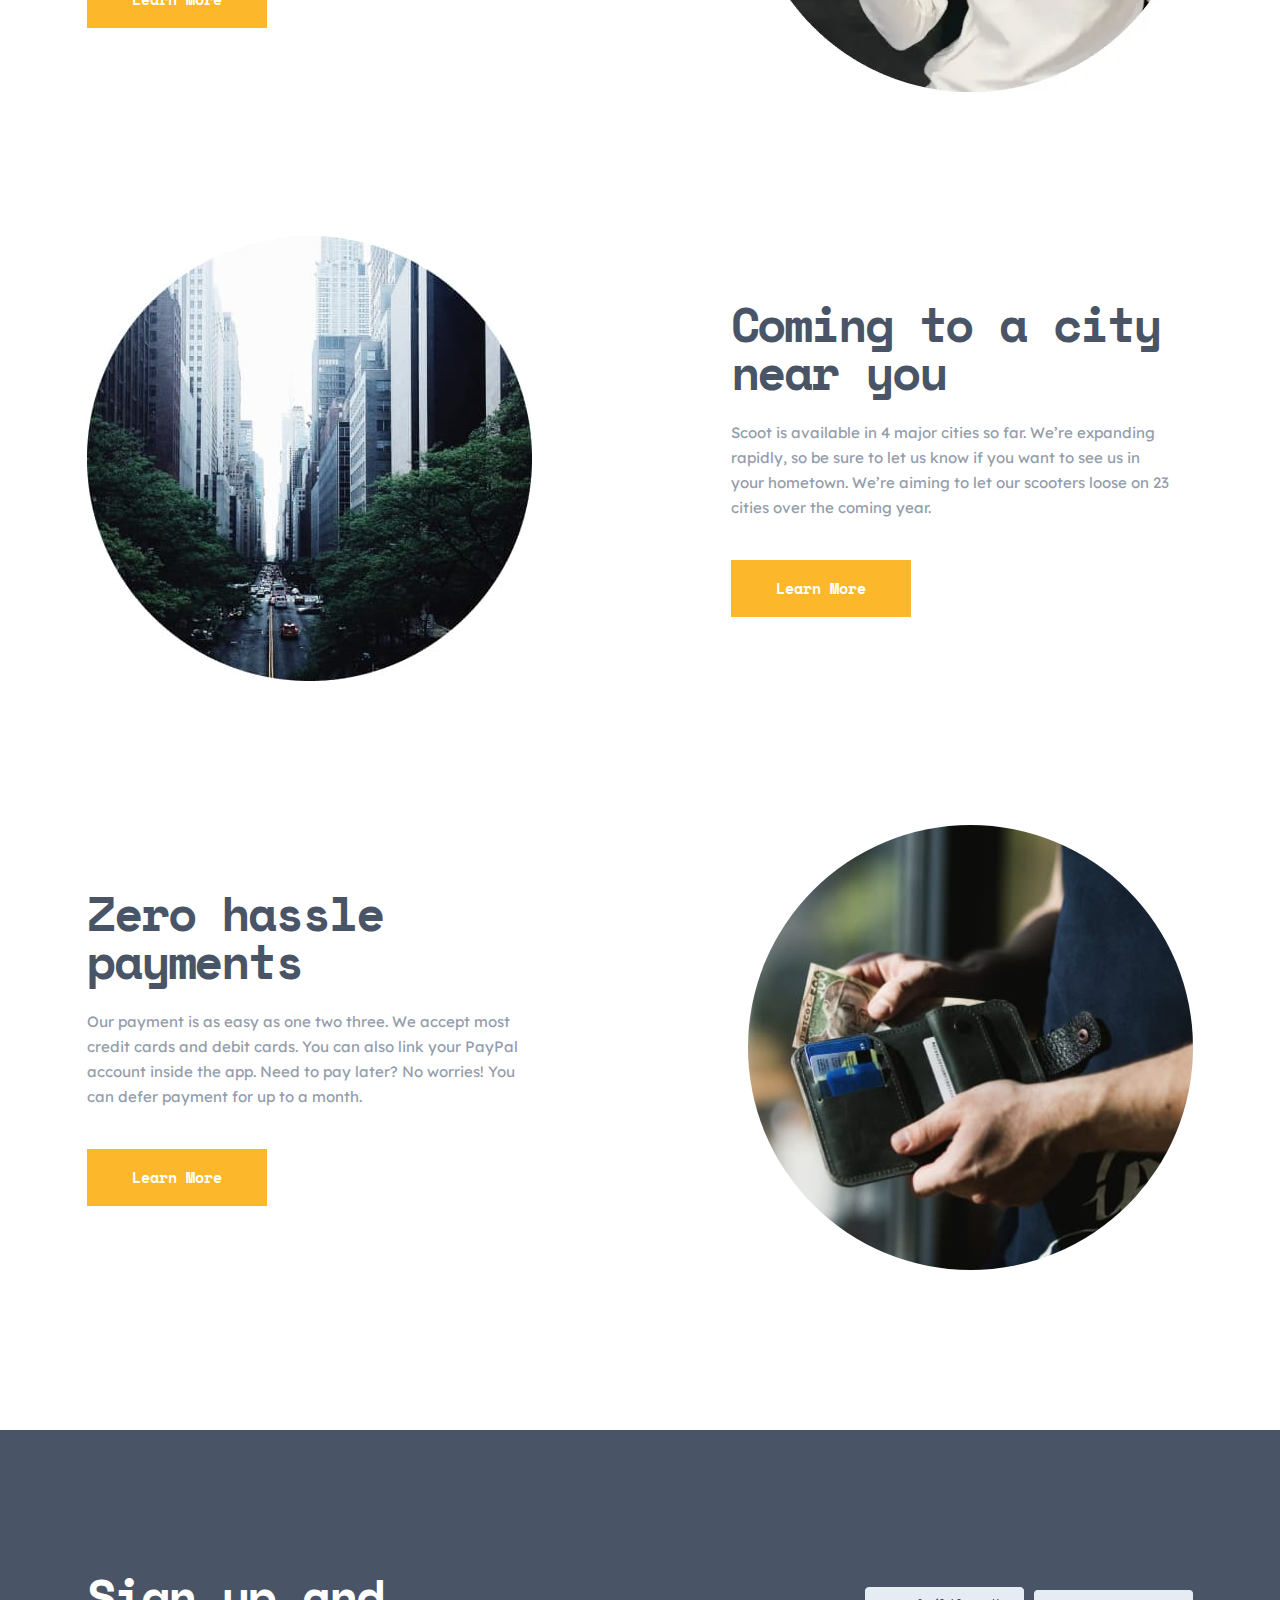
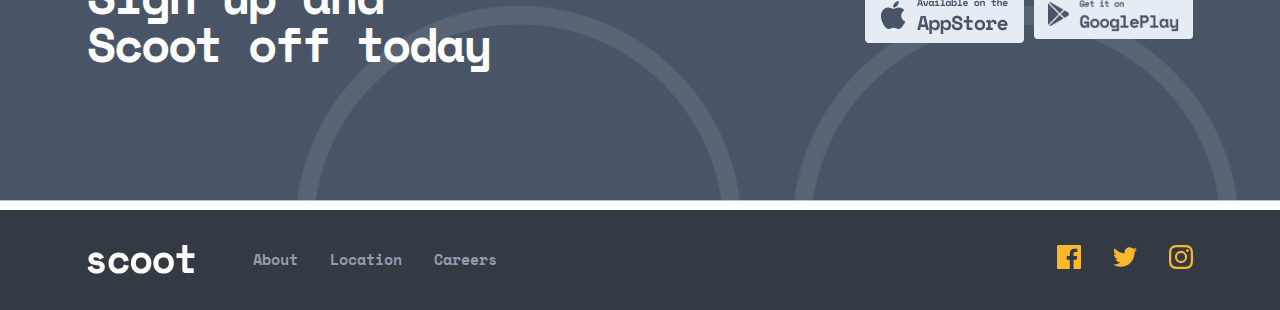
==== commit fc709247: "modifier same element" ====
--- a/index.html
+++ b/index.html
@@ -93,7 +93,7 @@
             <section class="handbook">
                 <div class="container">
                     <h2 class="handbook__headding visually-hidden">
-                        
+                    
                     </h2>
                     <ol class="handbook_list">
                         <li class="handbook__item">
--- a/css/main.min.css
+++ b/css/main.min.css
@@ -1,2 +1,2 @@
-@font-face{font-family:'Space Mono';font-style:normal;font-weight:400;src:url("../fonts/space-mono-v6-latin-regular.woff2") format("woff2"),url("../fonts/space-mono-v6-latin-regular.woff") format("woff")}@font-face{font-family:'Space Mono';font-style:normal;font-weight:700;src:url("../fonts/space-mono-v6-latin-700.woff2") format("woff2"),url("../fonts/space-mono-v6-latin-700.woff") format("woff")}@font-face{font-family:'Lexend Deca';font-style:normal;font-weight:400;src:url("../fonts/lexend-deca-v7-latin-regular.woff2") format("woff2"),url("../fonts/lexend-deca-v7-latin-regular.woff") format("woff")}html{height:100%;-webkit-box-sizing:border-box;box-sizing:border-box}*,*::before,*::after{-webkit-box-sizing:inherit;box-sizing:inherit;scroll-behavior:smooth}.visually-hidden{position:absolute;white-space:nowrap;width:1px;height:1px;overflow:hidden;border:0;padding:0;clip:rect(0 0 0 0);-webkit-clip-path:inset(50%);clip-path:inset(50%);margin:-1px}body{height:100%;display:-webkit-box;display:-ms-flexbox;display:flex;-webkit-box-orient:vertical;-webkit-box-direction:normal;-ms-flex-direction:column;flex-direction:column;font-family:'Space Mono','Arial', 'sans-serif';font-style:normal;font-weight:normal;font-size:16px;line-height:1.5}main{margin-top:101px}img{max-width:100%;vertical-align:middle;-o-object-fit:cover;object-fit:cover}.container{width:100%;max-width:1146px;margin:0 auto;padding:0 20px;overflow:hidden}/*! normalize.css v8.0.1 | MIT License | github.com/necolas/normalize.css */html{line-height:1.15;-webkit-text-size-adjust:100%}body{margin:0}main{display:block}h1{font-size:2em;margin:0.67em 0}hr{-webkit-box-sizing:content-box;box-sizing:content-box;height:0;overflow:visible}pre{font-family:monospace, monospace;font-size:1em}a{background-color:transparent}abbr[title]{border-bottom:none;text-decoration:underline;-webkit-text-decoration:underline dotted;text-decoration:underline dotted}b,strong{font-weight:bolder}code,kbd,samp{font-family:monospace, monospace;font-size:1em}small{font-size:80%}sub,sup{font-size:75%;line-height:0;position:relative;vertical-align:baseline}sub{bottom:-0.25em}sup{top:-0.5em}img{border-style:none}button,input,optgroup,select,textarea{font-family:inherit;font-size:100%;line-height:1.15;margin:0}button,input{overflow:visible}button,select{text-transform:none}button,[type="button"],[type="reset"],[type="submit"]{-webkit-appearance:button}button::-moz-focus-inner,[type="button"]::-moz-focus-inner,[type="reset"]::-moz-focus-inner,[type="submit"]::-moz-focus-inner{border-style:none;padding:0}button:-moz-focusring,[type="button"]:-moz-focusring,[type="reset"]:-moz-focusring,[type="submit"]:-moz-focusring{outline:1px dotted ButtonText}fieldset{padding:0.35em 0.75em 0.625em}legend{-webkit-box-sizing:border-box;box-sizing:border-box;color:inherit;display:table;max-width:100%;padding:0;white-space:normal}progress{vertical-align:baseline}textarea{overflow:auto}[type="checkbox"],[type="radio"]{-webkit-box-sizing:border-box;box-sizing:border-box;padding:0}[type="number"]::-webkit-inner-spin-button,[type="number"]::-webkit-outer-spin-button{height:auto}[type="search"]{-webkit-appearance:textfield;outline-offset:-2px}[type="search"]::-webkit-search-decoration{-webkit-appearance:none}::-webkit-file-upload-button{-webkit-appearance:button;font:inherit}details{display:block}summary{display:list-item}template{display:none}[hidden]{display:none}.site-header{position:fixed;top:0;left:0;width:100%;z-index:50;background-color:white}.site-header .container{display:-webkit-box;display:-ms-flexbox;display:flex;-webkit-box-align:center;-ms-flex-align:center;align-items:center;padding-top:22px;padding-bottom:22px}.site-logo-link{z-index:11}.nav__list{display:-webkit-box;display:-ms-flexbox;display:flex;margin:0;margin-left:58px;padding:0;list-style:none}.nav__item+.nav__item{margin-left:32px}.nav__link{display:inline-block;text-decoration:none;font-weight:bold;font-size:15px;line-height:25px;color:#939CAA}.nav__link:hover{color:#FCB72B}.Scootin-link{display:inline-block;text-decoration:none;margin-left:auto;padding:14px 39px;font-weight:bold;font-size:15px;line-height:25px;color:#FFFFFF;background-color:#FCB72B;border:2px solid #FCB72B}.Scootin-link:hover{display:inline-block;background-color:white;color:#FCB72B;border:2px solid #FCB72B}.hamburger-btn{display:none;z-index:11;background-color:transparent;border:none;cursor:pointer}.hamburger-btn .hamburger-menu--exit{display:none}@media only screen and (max-width: 650px){.saite-main{margin-top:72px}.nav{display:none}.site-header--adaptive .nav{display:block;position:fixed;top:0;bottom:0;right:0;left:0;width:70%;height:100%;z-index:10}.nav__list{height:100%;margin-top:73px;margin-left:0;padding:64px 25px;-webkit-box-orient:vertical;-webkit-box-direction:normal;-ms-flex-direction:column;flex-direction:column;background-color:black}.nav__item+.nav__item{margin:0}.nav__link{color:#E5ECF4;margin-bottom:24px}.site-logo-link{margin:0 auto}.Scootin-link{display:none}.site-header--adaptive .Scootin-link{display:block;position:fixed;margin-bottom:20px;bottom:0;max-width:50%;height:auto;z-index:10}.site-header--adaptive .hamburger-menu--exit{display:block}.site-header--adaptive .hamburger-menu--defolt{display:none}.hamburger-btn{display:block}}.intro-section{max-width:1440px;margin:0 auto;z-index:13;background-image:url(../imges/homeintro-img.png);background-repeat:no-repeat;background-size:cover;background-position:right;overflow:hidden}.intro-section .container{margin-bottom:122px;padding:150px 20px}.intro-section__wrapper{position:relative}.intro-section__headding{max-width:500px;margin:0;margin-bottom:40px;letter-spacing:-2.5px;font-weight:bold;font-size:56px;line-height:56px;color:#FFFFFF}.paradrph-inner{position:relative;margin-left:100px}.intro-section__paragrph{position:relative;max-width:405px;margin-bottom:40px;font-family:'Lexend Deca';font-size:15px;line-height:25px;color:#FFFFFF}.intro-section__paragrph::after{position:absolute;top:50px;right:100px;z-index:10;display:inline-block;width:270px;height:8px;background-image:url(../imges/path-right.png);background-repeat:no-repeat;content:" "}.intro-section__link{display:inline-block;text-decoration:none;padding:14px 39px;font-size:15px;line-height:25px;text-align:center;color:#FFFFFF;background-color:#FCB72B;border:2px solid #FCB72B}.intro-section__link:hover{background-color:transparent;border:2px solid #FCB72B;color:#FCB72B}@media only screen and (max-width: 768px){.intro-section .container{text-align:center;margin:0 auto;padding:137px 20px}.intro-section__headding{margin:0 auto;margin-bottom:24px}.paradrph-inner{margin-left:0}.intro-section__paragrph{margin:0 auto;margin-bottom:32px}}@media only screen and (max-width: 548px){.intro-section__headding{font-size:40px;line-height:40px}.intro-section__paragrph{font-size:15px;line-height:25px}}.handbook .container{overflow:inherit}.handbook_list{position:relative;display:-webkit-box;display:-ms-flexbox;display:flex;margin:0;margin-top:100px;margin-bottom:200px;padding:0;list-style:none}.handbook_list::before{position:absolute;display:inline-block;top:0;left:0;-webkit-transform:translateX(-25%);transform:translateX(-25%);width:100%;max-width:974px;height:1px;border:5px solid #E5ECF4;content:" ";overflow:inherit}.handbook__item{position:relative;max-width:350px;margin-right:30px;padding-top:87px}.handbook__item::before{position:absolute;top:0;left:0;-webkit-transform:translateY(-50%);transform:translateY(-50%);display:inline-block;width:96px;height:96px;background-image:url(../imges/locate-app.png);background-repeat:no-repeat;background-size:96px;background-position:center;content:" "}.scooter::before{background-image:url(../imges/scooter.png)}.enjoy::before{background-image:url(../imges/enjoy-ride.png)}.handbook__item__headding{margin-bottom:27px;font-weight:bold;font-size:24px;line-height:28px;color:#495567}.handbook__item__paragrf{font-family:Lexend Deca;font-size:15px;line-height:25px;color:#939CAA}@media only screen and (-webkit-min-device-pixel-ratio: 2), only screen and (min--moz-device-pixel-ratio: 2), only screen and (min-device-pixel-ratio: 2), only screen and (min-resolution: 192dpi), only screen and (min-resolution: 2dppx){.handbook__item::before{background-image:url(../imges/locate-app@2x.png)}.scooter::before{background-image:url(../imges/scooter@2x.png)}.enjoy::before{background-image:url(../imges/enjoy-ride@2x.png)}}@media only screen and (max-width: 768px){.handbook .container{padding-left:120px;overflow:hidden}.handbook_list{-webkit-box-orient:vertical;-webkit-box-direction:normal;-ms-flex-direction:column;flex-direction:column}.handbook_list::before{position:absolute;display:inline-block;top:0;left:0;-webkit-transform:translatey(-25%);transform:translatey(-25%);width:100%;max-width:1px;height:100%;max-height:974px;border:5px solid #E5ECF4;content:" ";overflow:visible}.handbook__item{display:block;position:relative;max-width:96%;margin-right:0px;padding-top:0;padding-left:131px}.handbook__item::before{position:absolute;top:32px;left:0;-webkit-transform:translatex(-50%);transform:translatex(-50%);display:inline-block;width:96px;height:96px;background-image:url(../imges/locate-app.png);background-repeat:no-repeat;background-size:96px;background-position:center;content:" "}.scooter::before{background-image:url(../imges/scooter.png)}.enjoy::before{background-image:url(../imges/enjoy-ride.png)}}@media only screen and (max-width: 590px){.handbook .container{text-align:center;padding-left:0;padding:0 20px}.handbook_list::before{display:none}.handbook__item{position:relative;width:100%;max-width:100%;margin-right:0px;margin-bottom:48px;padding-left:0px;padding-top:67px}.handbook__item::before{position:absolute;text-align:center;top:0;left:50%;-webkit-transform:translatex(-50%);transform:translatex(-50%);display:inline-block;width:56px;height:56px;border-radius:50%;background-image:url(../imges/locate-app.png);background-repeat:no-repeat;background-size:cover;background-position:center;content:" "}.scooter::before{background-image:url(../imges/scooter.png)}.enjoy::before{background-image:url(../imges/enjoy-ride.png)}}.good-side .container{display:-webkit-box;display:-ms-flexbox;display:flex}.good-side__list{width:100%;padding:0}.good-side__item{position:relative;display:-webkit-box;display:-ms-flexbox;display:flex;-webkit-box-align:center;-ms-flex-align:center;align-items:center;-webkit-box-pack:justify;-ms-flex-pack:justify;justify-content:space-between;margin-bottom:144px}.good-side__item:nth-child(2n) .good-side__img{-webkit-box-ordinal-group:0;-ms-flex-order:-1;order:-1}.good-side__item--wrapper{margin-right:20px;max-width:40%}.good-side__item__headding{margin:0;margin-bottom:24px;padding:0;max-width:445px;font-weight:bold;font-size:48px;line-height:48px;letter-spacing:-2.14286px;color:#495567}.good-side__item__paragrf{margin:0;margin-bottom:40px;max-width:445px;font-family:'Lexend Deca';font-size:15px;line-height:25px;color:#939CAA}.good-side__item__link{display:inline-block;padding:14px 43px;font-weight:bold;text-decoration:none;font-size:15px;line-height:25px;text-align:center;color:#FFFFFF;background-color:#FCB72B;border:2px solid #FCB72B}.good-side__item__link:hover{display:inline-block;background-color:white;color:#FCB72B;border:2px solid #FCB72B}.zero{display:inline-block;border-radius:50%}@media only screen and (max-width: 768px){.good-side__item{-webkit-box-orient:vertical;-webkit-box-direction:normal;-ms-flex-direction:column;flex-direction:column;max-width:100%;margin-bottom:120px}.good-side__item .good-side__item--wrapper{-webkit-box-ordinal-group:2;-ms-flex-order:1;order:1}.good-side__item--wrapper{max-width:100%;text-align:center}.good-side__img{margin-bottom:56px}}.call-to{max-width:1440px;height:auto;margin:0 auto;background-image:url(../imges/call-bgi.png);background-repeat:no-repeat;background-size:cover;background-position:center;content:" "}.call-to .container{padding:102px 20px;display:-webkit-box;display:-ms-flexbox;display:flex;-webkit-box-align:center;-ms-flex-align:center;align-items:center}.call-inner{display:inline-block;margin-left:auto}.call-to__headding{width:100%;max-width:415px;font-weight:bold;font-size:48px;line-height:48px;letter-spacing:-2.14286px;color:#FFFFFF}.call-to__link{display:inline-block;margin-bottom:10px}@media only screen and (max-width: 800px){.call-to .container{-webkit-box-orient:vertical;-webkit-box-direction:normal;-ms-flex-direction:column;flex-direction:column;text-align:center}.call-inner{margin:0 auto}}@media only screen and (max-width: 455px){.call-to__headding{font-size:32px;line-height:32px}}.footer{position:relative;width:100%;max-width:1440px;margin:0 auto;background:#333A44}.footer .container{display:-webkit-box;display:-ms-flexbox;display:flex;-webkit-box-align:center;-ms-flex-align:center;align-items:center;padding:35px 20px}.footer-nav__list{display:-webkit-box;display:-ms-flexbox;display:flex;list-style:none;margin:0;margin-left:58px;padding:0}.footer-nav__item+.footer-nav__item{margin-left:32px}.footer-nav__link{display:inline-block;text-decoration:none;font-weight:bold;font-size:15px;line-height:25px;color:#939CAA}.footer-nav__link:hover{color:#FCB72B}.social__list{display:-webkit-box;display:-ms-flexbox;display:flex;-webkit-box-align:center;-ms-flex-align:center;align-items:center;list-style:none;margin:0;padding:0;margin-left:auto}.social__item+.social__item{margin-left:32px}.social__logo:hover path{fill:#E5ECF4}@media only screen and (max-width: 630px){.footer .container{-webkit-box-orient:vertical;-webkit-box-direction:normal;-ms-flex-direction:column;flex-direction:column}.footer-logo-link{margin-bottom:32px}.footer-nav__list{margin-left:0;margin-bottom:24px}.social__list{margin:0 auto}}@media only screen and (max-width: 450px){.footer-nav__list{-webkit-box-orient:vertical;-webkit-box-direction:normal;-ms-flex-direction:column;flex-direction:column;text-align:center}.footer-nav__item+.footer-nav__item{margin-left:0}.footer-nav__link{padding:10px}}.hero-section{position:relative;max-width:1440px;margin:0 auto;background-image:url(../imges/home-intro.png);background-repeat:no-repeat;background-size:cover;background-position:center}.hero-section .container{margin-bottom:120px;padding:72px 20px}.hero-section ::before{position:absolute;top:67px;right:0;width:203px;height:70px;display:inline-block;background-image:url(../imges/sasdsaxz.png);background-repeat:no-repeat;content:" "}.hero-section__headding{margin:0;padding:0;font-weight:bold;font-size:56px;line-height:56px;letter-spacing:-2.5px;color:#FFFFFF}@media only screen and (max-width: 520px){.hero-section ::before{display:none}.hero-section__headding{text-align:center;font-size:40px;line-height:40px}}.our-values .container{margin-bottom:120px}.our-values__headding{margin:0;margin-bottom:48px;font-weight:bold;font-size:48px;line-height:48px;text-align:center;letter-spacing:-2.14286px;color:#495567}.our-values__list{display:-webkit-box;display:-ms-flexbox;display:flex;list-style:none;margin:-15px;padding:0}.our-values__item{position:relative;width:100%;max-width:350px;height:auto;text-align:center;margin:15px}.our-values__item:nth-child(1):before{position:absolute;top:167px;left:32%;width:96px;height:96px;padding:34px;display:inline-block;border-radius:100%;content:"01";background-color:coral;font-weight:bold;font-size:24px;line-height:28px;text-align:center;color:#495567}.our-values__item:nth-child(2):before{position:absolute;top:167px;left:32%;width:96px;height:96px;padding:34px;display:inline-block;border-radius:100%;content:"02";background-color:coral;font-weight:bold;font-size:24px;line-height:28px;text-align:center;color:#495567}.our-values__item:nth-child(3):before{position:absolute;top:167px;left:32%;width:96px;height:96px;padding:34px;display:block;border-radius:100%;content:"03";background-color:coral;font-weight:bold;font-size:24px;line-height:28px;text-align:center;color:#495567}.our-values__img{border-radius:50%;margin-bottom:87px}.our-values__item__headding{margin:0;margin-bottom:27px;font-weight:bold;font-size:24px;line-height:28px;letter-spacing:-1.07143px;color:#495567}.our-values__item__paragrf{margin:0;font-family:Lexend Deca;font-size:15px;line-height:25px;color:#939CAA}@media only screen and (max-width: 785px){.our-values__list{-webkit-box-orient:vertical;-webkit-box-direction:normal;-ms-flex-direction:column;flex-direction:column}.our-values__item{margin:0;margin:0 auto;margin-top:20px;text-align:center}}.faqs-section__headding{margin-bottom:68px;font-size:48px;line-height:48px;text-align:center;color:#495567}.faqs-section-wrapper{display:-webkit-box;display:-ms-flexbox;display:flex;-webkit-box-pack:justify;-ms-flex-pack:justify;justify-content:space-between;margin-bottom:64px}.faqs-section-wrapper__headding{font-size:40px;line-height:48px;color:#495567}.faqs-section__list{margin:0;padding:0}.faqs-section__item{margin-bottom:16px;list-style:none}.faqs-section__btn{width:100%;max-width:700px;padding:40px 32px;border:none;display:block;text-align:left}.faqs-section__btn:hover{background-color:#FFF4DF}.faqs-section__btn-controller{display:-webkit-box;display:-ms-flexbox;display:flex;-webkit-box-pack:justify;-ms-flex-pack:justify;justify-content:space-between}.faqs-section__btn-headding{display:inline-block;font-weight:bold;font-size:24px;line-height:28px;letter-spacing:-1.07143px;color:#495567}.faqs-section__btn-text{display:none;font-family:Lexend Deca;font-size:15px;line-height:25px;color:#495567}.faqs-section__btn--active .faqs-section__btn-text{display:block}.faqs-section__btn--active .btn-controller-img{-webkit-transform:rotate(180deg);transform:rotate(180deg)}@media only screen and (max-width: 1035px){.faqs-section-wrapper__headding{font-size:32px;line-height:32px}}@media only screen and (max-width: 768px){.faqs-section-wrapper{-webkit-box-orient:vertical;-webkit-box-direction:normal;-ms-flex-direction:column;flex-direction:column;text-align:center}}@media only screen and (max-width: 768px){.faqs-section__headding{font-size:32px;line-height:32px}}.mobility__list{margin:0;padding:0}.mobility__item{position:relative;display:-webkit-box;display:-ms-flexbox;display:flex;-webkit-box-align:center;-ms-flex-align:center;align-items:center;-webkit-box-pack:justify;-ms-flex-pack:justify;justify-content:space-between;margin-bottom:100px}.mobility__item:nth-child(1)::before{position:absolute;top:278px;right:-200px;width:735px;height:150px;display:inline-block;background-image:url(../imges/strelka1.png);background-repeat:no-repeat;content:" "}.mobility__item:nth-child(2)::before{position:absolute;top:75px;left:-555px;width:735px;height:150px;display:inline-block;background-image:url(../imges/strelka-chap.png);background-repeat:no-repeat;content:" "}.mobility__item:nth-child(2n) .mobility__item__img{-webkit-box-ordinal-group:0;-ms-flex-order:-1;order:-1}.mobility__item-wrapper{max-width:445px}.mobility__item__img{border-radius:100%}.mobility__item__headding{margin:0;margin-bottom:20px;padding:0;font-weight:bold;font-size:48px;line-height:48px;letter-spacing:-2.14286px;color:#495567}.mobility__item__paragraf{font-family:Lexend Deca;font-size:15px;line-height:25px;color:#939CAA}@media only screen and (max-width: 914px){.mobility__item{-webkit-box-orient:vertical;-webkit-box-direction:normal;-ms-flex-direction:column;flex-direction:column;text-align:center}.mobility__item-wrapper{margin-top:40px}.mobility__item .mobility__item-wrapper{-webkit-box-ordinal-group:2;-ms-flex-order:1;order:1}}@media only screen and (max-width: 570px){.mobility__item:nth-child(2)::before{display:none}.mobility__item:nth-child(1)::before{display:none}.mobility__item__headding{font-size:32px;line-height:32px}}
+@font-face{font-family:'Space Mono';font-style:normal;font-weight:400;src:url("../fonts/space-mono-v6-latin-regular.woff2") format("woff2"),url("../fonts/space-mono-v6-latin-regular.woff") format("woff")}@font-face{font-family:'Space Mono';font-style:normal;font-weight:700;src:url("../fonts/space-mono-v6-latin-700.woff2") format("woff2"),url("../fonts/space-mono-v6-latin-700.woff") format("woff")}@font-face{font-family:'Lexend Deca';font-style:normal;font-weight:400;src:url("../fonts/lexend-deca-v7-latin-regular.woff2") format("woff2"),url("../fonts/lexend-deca-v7-latin-regular.woff") format("woff")}html{height:100%;-webkit-box-sizing:border-box;box-sizing:border-box}*,*::before,*::after{-webkit-box-sizing:inherit;box-sizing:inherit;scroll-behavior:smooth}.visually-hidden{position:absolute;white-space:nowrap;width:1px;height:1px;overflow:hidden;border:0;padding:0;clip:rect(0 0 0 0);-webkit-clip-path:inset(50%);clip-path:inset(50%);margin:-1px}body{height:100%;display:-webkit-box;display:-ms-flexbox;display:flex;-webkit-box-orient:vertical;-webkit-box-direction:normal;-ms-flex-direction:column;flex-direction:column;font-family:'Space Mono','Arial', 'sans-serif';font-style:normal;font-weight:normal;font-size:16px;line-height:1.5}main{margin-top:101px}img{max-width:100%;height:auto;vertical-align:middle;-o-object-fit:cover;object-fit:cover}.container{width:100%;max-width:1146px;margin:0 auto;padding:0 20px;overflow:hidden}/*! normalize.css v8.0.1 | MIT License | github.com/necolas/normalize.css */html{line-height:1.15;-webkit-text-size-adjust:100%}body{margin:0}main{display:block}h1{font-size:2em;margin:0.67em 0}hr{-webkit-box-sizing:content-box;box-sizing:content-box;height:0;overflow:visible}pre{font-family:monospace, monospace;font-size:1em}a{background-color:transparent}abbr[title]{border-bottom:none;text-decoration:underline;-webkit-text-decoration:underline dotted;text-decoration:underline dotted}b,strong{font-weight:bolder}code,kbd,samp{font-family:monospace, monospace;font-size:1em}small{font-size:80%}sub,sup{font-size:75%;line-height:0;position:relative;vertical-align:baseline}sub{bottom:-0.25em}sup{top:-0.5em}img{border-style:none}button,input,optgroup,select,textarea{font-family:inherit;font-size:100%;line-height:1.15;margin:0}button,input{overflow:visible}button,select{text-transform:none}button,[type="button"],[type="reset"],[type="submit"]{-webkit-appearance:button}button::-moz-focus-inner,[type="button"]::-moz-focus-inner,[type="reset"]::-moz-focus-inner,[type="submit"]::-moz-focus-inner{border-style:none;padding:0}button:-moz-focusring,[type="button"]:-moz-focusring,[type="reset"]:-moz-focusring,[type="submit"]:-moz-focusring{outline:1px dotted ButtonText}fieldset{padding:0.35em 0.75em 0.625em}legend{-webkit-box-sizing:border-box;box-sizing:border-box;color:inherit;display:table;max-width:100%;padding:0;white-space:normal}progress{vertical-align:baseline}textarea{overflow:auto}[type="checkbox"],[type="radio"]{-webkit-box-sizing:border-box;box-sizing:border-box;padding:0}[type="number"]::-webkit-inner-spin-button,[type="number"]::-webkit-outer-spin-button{height:auto}[type="search"]{-webkit-appearance:textfield;outline-offset:-2px}[type="search"]::-webkit-search-decoration{-webkit-appearance:none}::-webkit-file-upload-button{-webkit-appearance:button;font:inherit}details{display:block}summary{display:list-item}template{display:none}[hidden]{display:none}.site-header{position:fixed;top:0;left:0;width:100%;z-index:50;background-color:white}.site-header .container{display:-webkit-box;display:-ms-flexbox;display:flex;-webkit-box-align:center;-ms-flex-align:center;align-items:center;padding-top:22px;padding-bottom:22px}.site-logo-link{z-index:11}.nav__list{display:-webkit-box;display:-ms-flexbox;display:flex;margin:0;margin-left:58px;padding:0;list-style:none}.nav__item+.nav__item{margin-left:32px}.nav__link{display:inline-block;text-decoration:none;font-weight:bold;font-size:15px;line-height:25px;color:#939CAA}.nav__link:hover{color:#FCB72B}.Scootin-link{display:inline-block;text-decoration:none;margin-left:auto;padding:14px 39px;font-weight:bold;font-size:15px;line-height:25px;color:#FFFFFF;background-color:#FCB72B;border:2px solid #FCB72B}.Scootin-link:hover{display:inline-block;background-color:white;color:#FCB72B;border:2px solid #FCB72B}.hamburger-btn{display:none;z-index:11;background-color:transparent;border:none;cursor:pointer}.hamburger-btn .hamburger-menu--exit{display:none}@media only screen and (max-width: 650px){.saite-main{margin-top:72px}.nav{display:none}.site-header--adaptive .nav{display:block;position:fixed;top:0;bottom:0;right:0;left:0;width:70%;height:100%;z-index:10}.nav__list{height:100%;margin-top:73px;margin-left:0;padding:64px 25px;-webkit-box-orient:vertical;-webkit-box-direction:normal;-ms-flex-direction:column;flex-direction:column;background-color:black}.nav__item+.nav__item{margin:0}.nav__link{color:#E5ECF4;margin-bottom:24px}.site-logo-link{margin:0 auto}.Scootin-link{display:none}.site-header--adaptive .Scootin-link{display:block;position:fixed;-webkit-box-align:end;-ms-flex-align:end;align-items:flex-end;margin-bottom:20px;bottom:0;max-width:70%;height:auto;z-index:10}.site-header--adaptive .hamburger-menu--exit{display:block}.site-header--adaptive .hamburger-menu--defolt{display:none}.hamburger-btn{display:block}}.intro-section{max-width:1440px;margin:0 auto;z-index:13;background-image:url(../imges/homeintro-img.png);background-repeat:no-repeat;background-size:cover;background-position:right;overflow:hidden}.intro-section .container{padding:150px 20px}.intro-section__wrapper{position:relative}.intro-section__headding{max-width:500px;margin:0;margin-bottom:40px;letter-spacing:-2.5px;font-weight:bold;font-size:56px;line-height:56px;color:#FFFFFF}.paradrph-inner{position:relative;margin-left:100px}.intro-section__paragrph{position:relative;max-width:405px;margin-bottom:40px;font-family:'Lexend Deca';font-size:15px;line-height:25px;color:#FFFFFF}.intro-section__paragrph::before{position:absolute;top:50%;left:0;-webkit-transform:translatex(-133%);transform:translatex(-133%);display:inline-block;width:100%;max-width:202px;height:15px;background-image:url(../../imges/intro-Path.svg);background-repeat:no-repeat;background-position:center;content:" "}.intro-section__paragrph::after{position:absolute;top:50%;right:0;-webkit-transform:translatex(110%);transform:translatex(110%);display:inline-block;width:112%;max-width:450px;height:154px;background-image:url(../../imges/intro-path-right.svg);background-repeat:no-repeat;background-position:right;content:" "}.intro-section__link{display:inline-block;text-decoration:none;padding:14px 39px;font-size:15px;line-height:25px;text-align:center;color:#FFFFFF;background-color:#FCB72B;border:2px solid #FCB72B}.intro-section__link:hover{background-color:transparent;border:2px solid #FCB72B;color:#FCB72B}@media only screen and (max-width: 1022px){.intro-section .container{text-align:center;margin:0 auto;padding:137px 20px;padding-bottom:217px}.intro-section__headding{margin:0 auto;margin-bottom:24px}.paradrph-inner{margin-left:0}.intro-section__paragrph{margin:0 auto;margin-bottom:32px}.intro-section__paragrph::before{display:none}.intro-section__paragrph::after{position:absolute;top:210%;left:0;-webkit-transform:translatex(-68%);transform:translatex(-68%);display:inline-block;width:150%;max-width:450px;height:154px;background-image:url(../../imges/intro-path-right.svg);background-repeat:no-repeat;background-position:right;content:" "}}@media only screen and (max-width: 548px){.intro-section__headding{font-size:40px;line-height:40px}.intro-section__paragrph{font-size:15px;line-height:25px}}.handbook .container{overflow:inherit}.handbook_list{position:relative;display:-webkit-box;display:-ms-flexbox;display:flex;margin:0;margin-top:100px;margin-bottom:100px;padding:0;list-style:none}.handbook_list::before{position:absolute;display:inline-block;top:0;left:0;-webkit-transform:translateX(-25%);transform:translateX(-25%);width:100%;max-width:974px;height:1px;border:5px solid #E5ECF4;content:" ";overflow:inherit}.handbook__item{position:relative;max-width:350px;margin-right:30px;padding-top:87px}.handbook__item::before{position:absolute;top:0;left:0;-webkit-transform:translateY(-50%);transform:translateY(-50%);display:inline-block;width:96px;height:96px;background-image:url(../imges/locate-app.png);background-repeat:no-repeat;background-size:96px;background-position:center;content:" "}.scooter::before{background-image:url(../imges/scooter.png)}.enjoy::before{background-image:url(../imges/enjoy-ride.png)}.handbook__item__headding{margin-bottom:27px;font-weight:bold;font-size:24px;line-height:28px;color:#495567}.handbook__item__paragrf{font-family:Lexend Deca;font-size:15px;line-height:25px;color:#939CAA}@media only screen and (-webkit-min-device-pixel-ratio: 2), only screen and (min--moz-device-pixel-ratio: 2), only screen and (min-device-pixel-ratio: 2), only screen and (min-resolution: 192dpi), only screen and (min-resolution: 2dppx){.handbook__item::before{background-image:url(../imges/locate-app@2x.png)}.scooter::before{background-image:url(../imges/scooter@2x.png)}.enjoy::before{background-image:url(../imges/enjoy-ride@2x.png)}}@media only screen and (max-width: 768px){.handbook .container{padding-left:120px;overflow:hidden}.handbook_list{-webkit-box-orient:vertical;-webkit-box-direction:normal;-ms-flex-direction:column;flex-direction:column}.handbook_list::before{position:absolute;display:inline-block;top:0;left:0;-webkit-transform:translatey(-25%);transform:translatey(-25%);width:100%;max-width:1px;height:100%;max-height:974px;border:5px solid #E5ECF4;content:" ";overflow:visible}.handbook__item{display:block;position:relative;max-width:96%;margin-right:0px;padding-top:0;padding-left:131px}.handbook__item::before{position:absolute;top:32px;left:0;-webkit-transform:translatex(-50%);transform:translatex(-50%);display:inline-block;width:96px;height:96px;background-image:url(../imges/locate-app.png);background-repeat:no-repeat;background-size:96px;background-position:center;content:" "}.scooter::before{background-image:url(../imges/scooter.png)}.enjoy::before{background-image:url(../imges/enjoy-ride.png)}}@media only screen and (max-width: 590px){.handbook .container{text-align:center;padding-left:0;padding:0 20px}.handbook_list::before{display:none}.handbook__item{position:relative;width:100%;max-width:100%;margin-right:0px;margin-bottom:48px;padding-left:0px;padding-top:67px}.handbook__item::before{position:absolute;text-align:center;top:0;left:50%;-webkit-transform:translatex(-50%);transform:translatex(-50%);display:inline-block;width:56px;height:56px;border-radius:50%;background-image:url(../imges/locate-app.png);background-repeat:no-repeat;background-size:cover;background-position:center;content:" "}.scooter::before{background-image:url(../imges/scooter.png)}.enjoy::before{background-image:url(../imges/enjoy-ride.png)}}.good-side .container{display:-webkit-box;display:-ms-flexbox;display:flex}.good-side__list{width:100%;padding:0}.good-side__item{position:relative;display:-webkit-box;display:-ms-flexbox;display:flex;-webkit-box-align:center;-ms-flex-align:center;align-items:center;-webkit-box-pack:justify;-ms-flex-pack:justify;justify-content:space-between;margin-bottom:144px}.good-side__item:nth-child(2n) .good-side__img{-webkit-box-ordinal-group:0;-ms-flex-order:-1;order:-1}.good-side__item--wrapper{margin-right:20px;max-width:40%}.good-side__item__headding{margin:0;margin-bottom:24px;padding:0;max-width:445px;font-weight:bold;font-size:48px;line-height:48px;letter-spacing:-2.14286px;color:#495567}.good-side__item__paragrf{margin:0;margin-bottom:40px;max-width:445px;font-family:'Lexend Deca';font-size:15px;line-height:25px;color:#939CAA}.good-side__item__link{display:inline-block;padding:14px 43px;font-weight:bold;text-decoration:none;font-size:15px;line-height:25px;text-align:center;color:#FFFFFF;background-color:#FCB72B;border:2px solid #FCB72B}.good-side__item__link:hover{display:inline-block;background-color:white;color:#FCB72B;border:2px solid #FCB72B}.zero{display:inline-block;border-radius:50%}@media only screen and (max-width: 768px){.good-side__item{-webkit-box-orient:vertical;-webkit-box-direction:normal;-ms-flex-direction:column;flex-direction:column;max-width:100%;margin-bottom:120px}.good-side__item .good-side__item--wrapper{-webkit-box-ordinal-group:2;-ms-flex-order:1;order:1}.good-side__item--wrapper{max-width:100%;text-align:center}.good-side__img{margin-bottom:56px}}.call-to{max-width:1440px;height:auto;margin:0 auto;background-image:url(../imges/call-bgi.png);background-repeat:no-repeat;background-size:cover;background-position:center;content:" "}.call-to .container{padding:102px 20px;display:-webkit-box;display:-ms-flexbox;display:flex;-webkit-box-align:center;-ms-flex-align:center;align-items:center}.call-inner{display:inline-block;margin-left:auto}.call-to__headding{width:100%;max-width:415px;font-weight:bold;font-size:48px;line-height:48px;letter-spacing:-2.14286px;color:#FFFFFF}.call-to__link{display:inline-block;margin-bottom:10px}@media only screen and (max-width: 800px){.call-to .container{-webkit-box-orient:vertical;-webkit-box-direction:normal;-ms-flex-direction:column;flex-direction:column;text-align:center}.call-inner{margin:0 auto}}@media only screen and (max-width: 455px){.call-to__headding{font-size:32px;line-height:32px}}.footer{position:relative;width:100%;max-width:1440px;margin:0 auto;background:#333A44}.footer .container{display:-webkit-box;display:-ms-flexbox;display:flex;-webkit-box-align:center;-ms-flex-align:center;align-items:center;padding:35px 20px}.footer-nav__list{display:-webkit-box;display:-ms-flexbox;display:flex;list-style:none;margin:0;margin-left:58px;padding:0}.footer-nav__item+.footer-nav__item{margin-left:32px}.footer-nav__link{display:inline-block;text-decoration:none;font-weight:bold;font-size:15px;line-height:25px;color:#939CAA}.footer-nav__link:hover{color:#FCB72B}.social__list{display:-webkit-box;display:-ms-flexbox;display:flex;-webkit-box-align:center;-ms-flex-align:center;align-items:center;list-style:none;margin:0;padding:0;margin-left:auto}.social__item+.social__item{margin-left:32px}.social__logo:hover path{fill:#E5ECF4}@media only screen and (max-width: 630px){.footer .container{-webkit-box-orient:vertical;-webkit-box-direction:normal;-ms-flex-direction:column;flex-direction:column}.footer-logo-link{margin-bottom:32px}.footer-nav__list{margin-left:0;margin-bottom:24px}.social__list{margin:0 auto}}@media only screen and (max-width: 450px){.footer-nav__list{-webkit-box-orient:vertical;-webkit-box-direction:normal;-ms-flex-direction:column;flex-direction:column;text-align:center}.footer-nav__item+.footer-nav__item{margin-left:0}.footer-nav__link{padding:10px}}.hero-section{position:relative;max-width:1440px;margin:0 auto;background-image:url(../imges/home-intro.png);background-repeat:no-repeat;background-size:cover;background-position:center}.hero-section .container{margin-bottom:120px;padding:72px 20px}.hero-section ::before{position:absolute;top:67px;right:0;width:203px;height:70px;display:inline-block;background-image:url(../imges/sasdsaxz.png);background-repeat:no-repeat;content:" "}.hero-section__headding{margin:0;padding:0;font-weight:bold;font-size:56px;line-height:56px;letter-spacing:-2.5px;color:#FFFFFF}@media only screen and (max-width: 520px){.hero-section ::before{display:none}.hero-section__headding{text-align:center;font-size:40px;line-height:40px}}.our-values .container{margin-bottom:120px}.our-values__headding{margin:0;margin-bottom:48px;font-weight:bold;font-size:48px;line-height:48px;text-align:center;letter-spacing:-2.14286px;color:#495567}.our-values__list{display:-webkit-box;display:-ms-flexbox;display:flex;list-style:none;margin:-15px;padding:0}.our-values__item{position:relative;width:100%;max-width:350px;height:auto;text-align:center;margin:15px}.our-values__item:nth-child(1):before{position:absolute;top:167px;left:32%;width:96px;height:96px;padding:34px;display:inline-block;border-radius:100%;content:"01";background-color:coral;font-weight:bold;font-size:24px;line-height:28px;text-align:center;color:#495567}.our-values__item:nth-child(2):before{position:absolute;top:167px;left:32%;width:96px;height:96px;padding:34px;display:inline-block;border-radius:100%;content:"02";background-color:coral;font-weight:bold;font-size:24px;line-height:28px;text-align:center;color:#495567}.our-values__item:nth-child(3):before{position:absolute;top:167px;left:32%;width:96px;height:96px;padding:34px;display:block;border-radius:100%;content:"03";background-color:coral;font-weight:bold;font-size:24px;line-height:28px;text-align:center;color:#495567}.our-values__img{border-radius:50%;margin-bottom:87px}.our-values__item__headding{margin:0;margin-bottom:27px;font-weight:bold;font-size:24px;line-height:28px;letter-spacing:-1.07143px;color:#495567}.our-values__item__paragrf{margin:0;font-family:Lexend Deca;font-size:15px;line-height:25px;color:#939CAA}@media only screen and (max-width: 785px){.our-values__list{-webkit-box-orient:vertical;-webkit-box-direction:normal;-ms-flex-direction:column;flex-direction:column}.our-values__item{margin:0;margin:0 auto;margin-top:20px;text-align:center}}.faqs-section__headding{margin-bottom:68px;font-size:48px;line-height:48px;text-align:center;color:#495567}.faqs-section-wrapper{display:-webkit-box;display:-ms-flexbox;display:flex;-webkit-box-pack:justify;-ms-flex-pack:justify;justify-content:space-between;margin-bottom:64px}.faqs-section-wrapper__headding{font-size:40px;line-height:48px;color:#495567}.faqs-section__list{margin:0;padding:0}.faqs-section__item{margin-bottom:16px;list-style:none}.faqs-section__btn{width:100%;max-width:700px;padding:40px 32px;border:none;display:block;text-align:left}.faqs-section__btn:hover{background-color:#FFF4DF}.faqs-section__btn-controller{display:-webkit-box;display:-ms-flexbox;display:flex;-webkit-box-pack:justify;-ms-flex-pack:justify;justify-content:space-between}.faqs-section__btn-headding{display:inline-block;font-weight:bold;font-size:24px;line-height:28px;letter-spacing:-1.07143px;color:#495567}.faqs-section__btn-text{display:none;font-family:Lexend Deca;font-size:15px;line-height:25px;color:#495567}.faqs-section__btn--active .faqs-section__btn-text{display:block}.faqs-section__btn--active .btn-controller-img{-webkit-transform:rotate(180deg);transform:rotate(180deg)}@media only screen and (max-width: 1035px){.faqs-section-wrapper__headding{font-size:32px;line-height:32px}}@media only screen and (max-width: 768px){.faqs-section-wrapper{-webkit-box-orient:vertical;-webkit-box-direction:normal;-ms-flex-direction:column;flex-direction:column;text-align:center}}@media only screen and (max-width: 768px){.faqs-section__headding{font-size:32px;line-height:32px}}.mobility__list{margin:0;padding:0}.mobility__item{position:relative;display:-webkit-box;display:-ms-flexbox;display:flex;-webkit-box-align:center;-ms-flex-align:center;align-items:center;-webkit-box-pack:justify;-ms-flex-pack:justify;justify-content:space-between;margin-bottom:100px}.mobility__item:nth-child(1)::before{position:absolute;top:278px;right:-200px;width:735px;height:150px;display:inline-block;background-image:url(../imges/strelka1.png);background-repeat:no-repeat;content:" "}.mobility__item:nth-child(2)::before{position:absolute;top:75px;left:-555px;width:735px;height:150px;display:inline-block;background-image:url(../imges/strelka-chap.png);background-repeat:no-repeat;content:" "}.mobility__item:nth-child(2n) .mobility__item__img{-webkit-box-ordinal-group:0;-ms-flex-order:-1;order:-1}.mobility__item-wrapper{max-width:445px}.mobility__item__img{border-radius:100%}.mobility__item__headding{margin:0;margin-bottom:20px;padding:0;font-weight:bold;font-size:48px;line-height:48px;letter-spacing:-2.14286px;color:#495567}.mobility__item__paragraf{font-family:Lexend Deca;font-size:15px;line-height:25px;color:#939CAA}@media only screen and (max-width: 914px){.mobility__item{-webkit-box-orient:vertical;-webkit-box-direction:normal;-ms-flex-direction:column;flex-direction:column;text-align:center}.mobility__item-wrapper{margin-top:40px}.mobility__item .mobility__item-wrapper{-webkit-box-ordinal-group:2;-ms-flex-order:1;order:1}}@media only screen and (max-width: 570px){.mobility__item:nth-child(2)::before{display:none}.mobility__item:nth-child(1)::before{display:none}.mobility__item__headding{font-size:32px;line-height:32px}}
 /*# sourceMappingURL=main.min.css.map */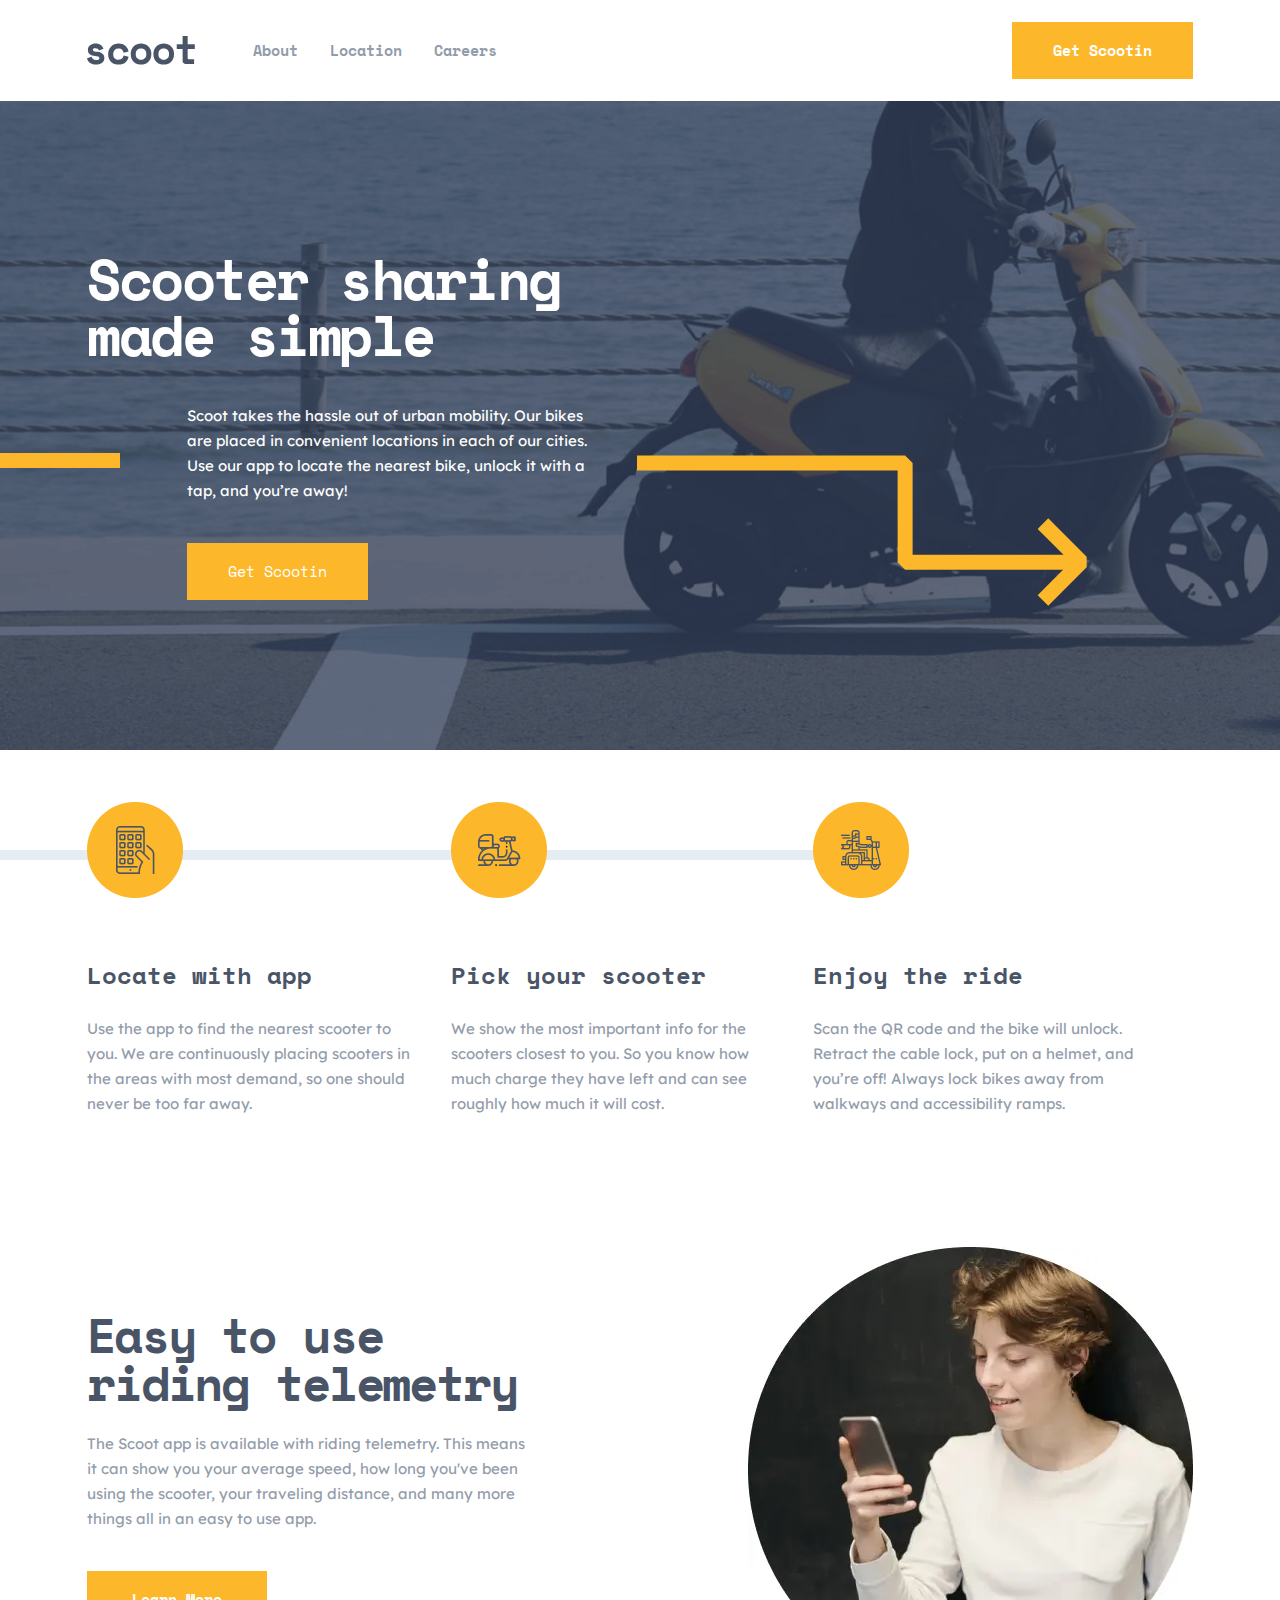
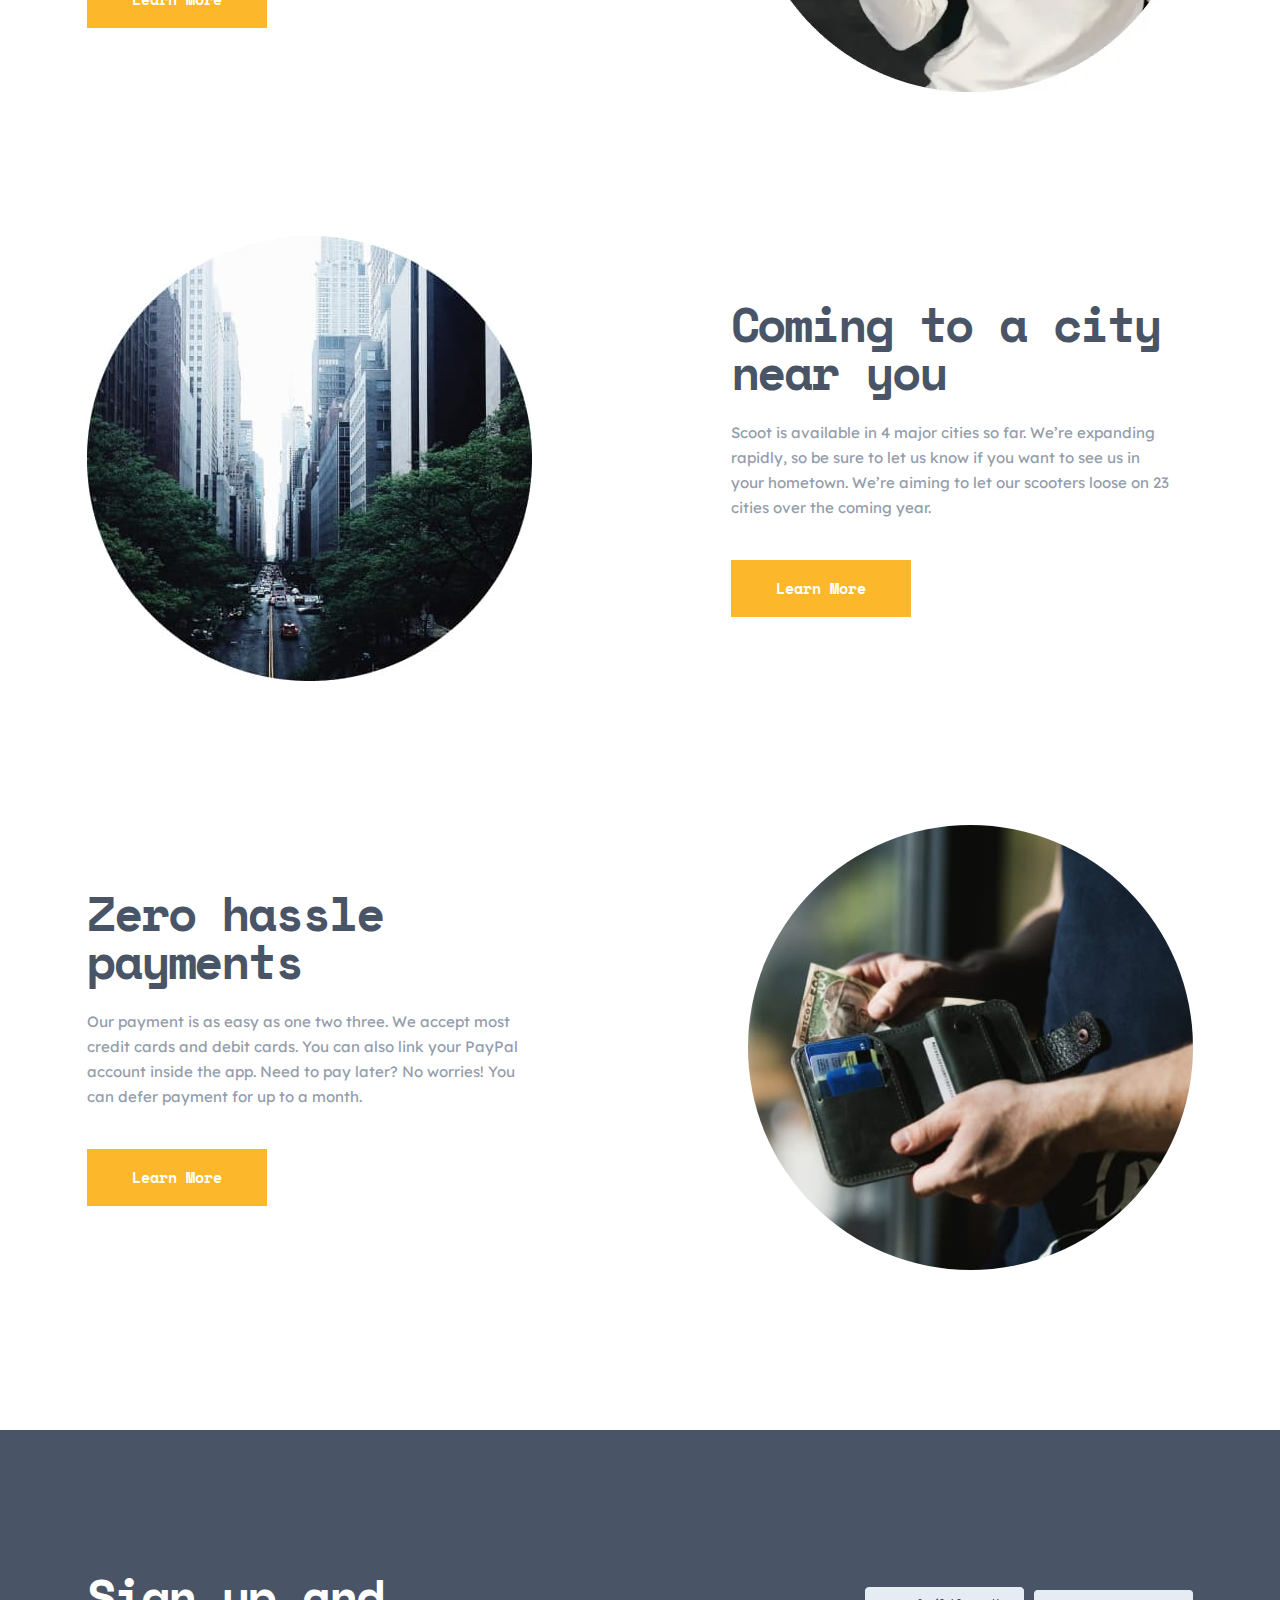
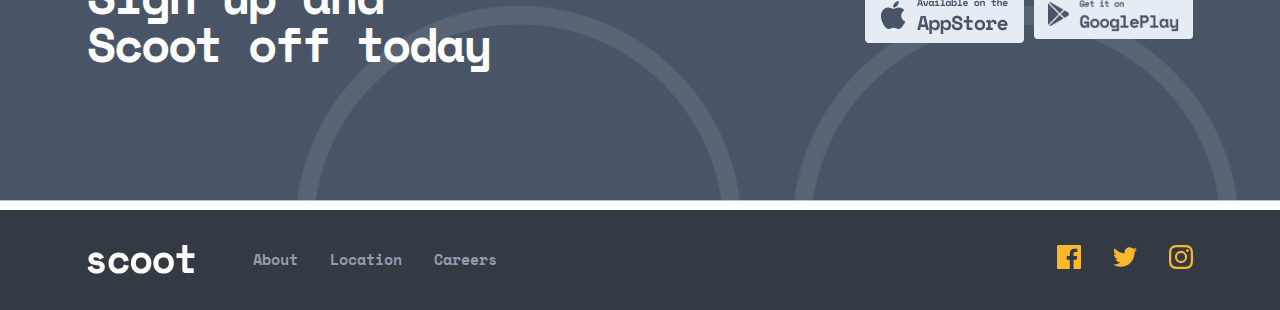
==== commit 8853e595: "initial commit" ====
--- a/index.html
+++ b/index.html
@@ -258,7 +258,7 @@
                         Sign up and Scoot off today
                     </h2>
                     <div class="call-inner">
-                        <a href="#" class="call-to__link"
+                        <a href="https://www.apple.com/app-store/" class="call-to__link" target="block"
                             ><img
                                 class="call-to__pic"
                                 src="./imges/appstore.png"
@@ -266,7 +266,7 @@
                                 width="159"
                                 height="56"
                         /></a>
-                        <a href="#" class="call-to__link2"
+                        <a href="https://play.google.com/store/apps/details?id=com.orijinn.playmarket&hl=uz&gl=US" class="call-to__link2" target="block"
                             ><img
                                 class="call-to__pic"
                                 src="./imges/googleplay.png"
@@ -314,7 +314,7 @@
 
                 <ul class="social__list">
                     <li class="social__item">
-                        <a class="social__link" href="#">
+                        <a class="social__link" href="#" target="block">
                             <svg
                                 class="social__logo"
                                 width="24"
@@ -331,7 +331,7 @@
                     </li>
 
                     <li class="social__item">
-                        <a class="social__link" href="#">
+                        <a class="social__link" href="#" target="block">
                             <svg
                                 class="social__logo"
                                 width="24"
@@ -348,7 +348,7 @@
                     </li>
 
                     <li class="social__item">
-                        <a class="social__link" href="#">
+                        <a class="social__link" href="#" target="block">
                             <svg 
                                 class="social__logo"
                                 width="24"
--- a/css/main.min.css
+++ b/css/main.min.css
@@ -1,2 +1,2 @@
-@font-face{font-family:'Space Mono';font-style:normal;font-weight:400;src:url("../fonts/space-mono-v6-latin-regular.woff2") format("woff2"),url("../fonts/space-mono-v6-latin-regular.woff") format("woff")}@font-face{font-family:'Space Mono';font-style:normal;font-weight:700;src:url("../fonts/space-mono-v6-latin-700.woff2") format("woff2"),url("../fonts/space-mono-v6-latin-700.woff") format("woff")}@font-face{font-family:'Lexend Deca';font-style:normal;font-weight:400;src:url("../fonts/lexend-deca-v7-latin-regular.woff2") format("woff2"),url("../fonts/lexend-deca-v7-latin-regular.woff") format("woff")}html{height:100%;-webkit-box-sizing:border-box;box-sizing:border-box}*,*::before,*::after{-webkit-box-sizing:inherit;box-sizing:inherit;scroll-behavior:smooth}.visually-hidden{position:absolute;white-space:nowrap;width:1px;height:1px;overflow:hidden;border:0;padding:0;clip:rect(0 0 0 0);-webkit-clip-path:inset(50%);clip-path:inset(50%);margin:-1px}body{height:100%;display:-webkit-box;display:-ms-flexbox;display:flex;-webkit-box-orient:vertical;-webkit-box-direction:normal;-ms-flex-direction:column;flex-direction:column;font-family:'Space Mono','Arial', 'sans-serif';font-style:normal;font-weight:normal;font-size:16px;line-height:1.5}main{margin-top:101px}img{max-width:100%;height:auto;vertical-align:middle;-o-object-fit:cover;object-fit:cover}.container{width:100%;max-width:1146px;margin:0 auto;padding:0 20px;overflow:hidden}/*! normalize.css v8.0.1 | MIT License | github.com/necolas/normalize.css */html{line-height:1.15;-webkit-text-size-adjust:100%}body{margin:0}main{display:block}h1{font-size:2em;margin:0.67em 0}hr{-webkit-box-sizing:content-box;box-sizing:content-box;height:0;overflow:visible}pre{font-family:monospace, monospace;font-size:1em}a{background-color:transparent}abbr[title]{border-bottom:none;text-decoration:underline;-webkit-text-decoration:underline dotted;text-decoration:underline dotted}b,strong{font-weight:bolder}code,kbd,samp{font-family:monospace, monospace;font-size:1em}small{font-size:80%}sub,sup{font-size:75%;line-height:0;position:relative;vertical-align:baseline}sub{bottom:-0.25em}sup{top:-0.5em}img{border-style:none}button,input,optgroup,select,textarea{font-family:inherit;font-size:100%;line-height:1.15;margin:0}button,input{overflow:visible}button,select{text-transform:none}button,[type="button"],[type="reset"],[type="submit"]{-webkit-appearance:button}button::-moz-focus-inner,[type="button"]::-moz-focus-inner,[type="reset"]::-moz-focus-inner,[type="submit"]::-moz-focus-inner{border-style:none;padding:0}button:-moz-focusring,[type="button"]:-moz-focusring,[type="reset"]:-moz-focusring,[type="submit"]:-moz-focusring{outline:1px dotted ButtonText}fieldset{padding:0.35em 0.75em 0.625em}legend{-webkit-box-sizing:border-box;box-sizing:border-box;color:inherit;display:table;max-width:100%;padding:0;white-space:normal}progress{vertical-align:baseline}textarea{overflow:auto}[type="checkbox"],[type="radio"]{-webkit-box-sizing:border-box;box-sizing:border-box;padding:0}[type="number"]::-webkit-inner-spin-button,[type="number"]::-webkit-outer-spin-button{height:auto}[type="search"]{-webkit-appearance:textfield;outline-offset:-2px}[type="search"]::-webkit-search-decoration{-webkit-appearance:none}::-webkit-file-upload-button{-webkit-appearance:button;font:inherit}details{display:block}summary{display:list-item}template{display:none}[hidden]{display:none}.site-header{position:fixed;top:0;left:0;width:100%;z-index:50;background-color:white}.site-header .container{display:-webkit-box;display:-ms-flexbox;display:flex;-webkit-box-align:center;-ms-flex-align:center;align-items:center;padding-top:22px;padding-bottom:22px}.site-logo-link{z-index:11}.nav__list{display:-webkit-box;display:-ms-flexbox;display:flex;margin:0;margin-left:58px;padding:0;list-style:none}.nav__item+.nav__item{margin-left:32px}.nav__link{display:inline-block;text-decoration:none;font-weight:bold;font-size:15px;line-height:25px;color:#939CAA}.nav__link:hover{color:#FCB72B}.Scootin-link{display:inline-block;text-decoration:none;margin-left:auto;padding:14px 39px;font-weight:bold;font-size:15px;line-height:25px;color:#FFFFFF;background-color:#FCB72B;border:2px solid #FCB72B}.Scootin-link:hover{display:inline-block;background-color:white;color:#FCB72B;border:2px solid #FCB72B}.hamburger-btn{display:none;z-index:11;background-color:transparent;border:none;cursor:pointer}.hamburger-btn .hamburger-menu--exit{display:none}@media only screen and (max-width: 650px){.saite-main{margin-top:72px}.nav{display:none}.site-header--adaptive .nav{display:block;position:fixed;top:0;bottom:0;right:0;left:0;width:70%;height:100%;z-index:10}.nav__list{height:100%;margin-top:73px;margin-left:0;padding:64px 25px;-webkit-box-orient:vertical;-webkit-box-direction:normal;-ms-flex-direction:column;flex-direction:column;background-color:black}.nav__item+.nav__item{margin:0}.nav__link{color:#E5ECF4;margin-bottom:24px}.site-logo-link{margin:0 auto}.Scootin-link{display:none}.site-header--adaptive .Scootin-link{display:block;position:fixed;-webkit-box-align:end;-ms-flex-align:end;align-items:flex-end;margin-bottom:20px;bottom:0;max-width:70%;height:auto;z-index:10}.site-header--adaptive .hamburger-menu--exit{display:block}.site-header--adaptive .hamburger-menu--defolt{display:none}.hamburger-btn{display:block}}.intro-section{max-width:1440px;margin:0 auto;z-index:13;background-image:url(../imges/homeintro-img.png);background-repeat:no-repeat;background-size:cover;background-position:right;overflow:hidden}.intro-section .container{padding:150px 20px}.intro-section__wrapper{position:relative}.intro-section__headding{max-width:500px;margin:0;margin-bottom:40px;letter-spacing:-2.5px;font-weight:bold;font-size:56px;line-height:56px;color:#FFFFFF}.paradrph-inner{position:relative;margin-left:100px}.intro-section__paragrph{position:relative;max-width:405px;margin-bottom:40px;font-family:'Lexend Deca';font-size:15px;line-height:25px;color:#FFFFFF}.intro-section__paragrph::before{position:absolute;top:50%;left:0;-webkit-transform:translatex(-133%);transform:translatex(-133%);display:inline-block;width:100%;max-width:202px;height:15px;background-image:url(../../imges/intro-Path.svg);background-repeat:no-repeat;background-position:center;content:" "}.intro-section__paragrph::after{position:absolute;top:50%;right:0;-webkit-transform:translatex(110%);transform:translatex(110%);display:inline-block;width:112%;max-width:450px;height:154px;background-image:url(../../imges/intro-path-right.svg);background-repeat:no-repeat;background-position:right;content:" "}.intro-section__link{display:inline-block;text-decoration:none;padding:14px 39px;font-size:15px;line-height:25px;text-align:center;color:#FFFFFF;background-color:#FCB72B;border:2px solid #FCB72B}.intro-section__link:hover{background-color:transparent;border:2px solid #FCB72B;color:#FCB72B}@media only screen and (max-width: 1022px){.intro-section .container{text-align:center;margin:0 auto;padding:137px 20px;padding-bottom:217px}.intro-section__headding{margin:0 auto;margin-bottom:24px}.paradrph-inner{margin-left:0}.intro-section__paragrph{margin:0 auto;margin-bottom:32px}.intro-section__paragrph::before{display:none}.intro-section__paragrph::after{position:absolute;top:210%;left:0;-webkit-transform:translatex(-68%);transform:translatex(-68%);display:inline-block;width:150%;max-width:450px;height:154px;background-image:url(../../imges/intro-path-right.svg);background-repeat:no-repeat;background-position:right;content:" "}}@media only screen and (max-width: 548px){.intro-section__headding{font-size:40px;line-height:40px}.intro-section__paragrph{font-size:15px;line-height:25px}}.handbook .container{overflow:inherit}.handbook_list{position:relative;display:-webkit-box;display:-ms-flexbox;display:flex;margin:0;margin-top:100px;margin-bottom:100px;padding:0;list-style:none}.handbook_list::before{position:absolute;display:inline-block;top:0;left:0;-webkit-transform:translateX(-25%);transform:translateX(-25%);width:100%;max-width:974px;height:1px;border:5px solid #E5ECF4;content:" ";overflow:inherit}.handbook__item{position:relative;max-width:350px;margin-right:30px;padding-top:87px}.handbook__item::before{position:absolute;top:0;left:0;-webkit-transform:translateY(-50%);transform:translateY(-50%);display:inline-block;width:96px;height:96px;background-image:url(../imges/locate-app.png);background-repeat:no-repeat;background-size:96px;background-position:center;content:" "}.scooter::before{background-image:url(../imges/scooter.png)}.enjoy::before{background-image:url(../imges/enjoy-ride.png)}.handbook__item__headding{margin-bottom:27px;font-weight:bold;font-size:24px;line-height:28px;color:#495567}.handbook__item__paragrf{font-family:Lexend Deca;font-size:15px;line-height:25px;color:#939CAA}@media only screen and (-webkit-min-device-pixel-ratio: 2), only screen and (min--moz-device-pixel-ratio: 2), only screen and (min-device-pixel-ratio: 2), only screen and (min-resolution: 192dpi), only screen and (min-resolution: 2dppx){.handbook__item::before{background-image:url(../imges/locate-app@2x.png)}.scooter::before{background-image:url(../imges/scooter@2x.png)}.enjoy::before{background-image:url(../imges/enjoy-ride@2x.png)}}@media only screen and (max-width: 768px){.handbook .container{padding-left:120px;overflow:hidden}.handbook_list{-webkit-box-orient:vertical;-webkit-box-direction:normal;-ms-flex-direction:column;flex-direction:column}.handbook_list::before{position:absolute;display:inline-block;top:0;left:0;-webkit-transform:translatey(-25%);transform:translatey(-25%);width:100%;max-width:1px;height:100%;max-height:974px;border:5px solid #E5ECF4;content:" ";overflow:visible}.handbook__item{display:block;position:relative;max-width:96%;margin-right:0px;padding-top:0;padding-left:131px}.handbook__item::before{position:absolute;top:32px;left:0;-webkit-transform:translatex(-50%);transform:translatex(-50%);display:inline-block;width:96px;height:96px;background-image:url(../imges/locate-app.png);background-repeat:no-repeat;background-size:96px;background-position:center;content:" "}.scooter::before{background-image:url(../imges/scooter.png)}.enjoy::before{background-image:url(../imges/enjoy-ride.png)}}@media only screen and (max-width: 590px){.handbook .container{text-align:center;padding-left:0;padding:0 20px}.handbook_list::before{display:none}.handbook__item{position:relative;width:100%;max-width:100%;margin-right:0px;margin-bottom:48px;padding-left:0px;padding-top:67px}.handbook__item::before{position:absolute;text-align:center;top:0;left:50%;-webkit-transform:translatex(-50%);transform:translatex(-50%);display:inline-block;width:56px;height:56px;border-radius:50%;background-image:url(../imges/locate-app.png);background-repeat:no-repeat;background-size:cover;background-position:center;content:" "}.scooter::before{background-image:url(../imges/scooter.png)}.enjoy::before{background-image:url(../imges/enjoy-ride.png)}}.good-side .container{display:-webkit-box;display:-ms-flexbox;display:flex}.good-side__list{width:100%;padding:0}.good-side__item{position:relative;display:-webkit-box;display:-ms-flexbox;display:flex;-webkit-box-align:center;-ms-flex-align:center;align-items:center;-webkit-box-pack:justify;-ms-flex-pack:justify;justify-content:space-between;margin-bottom:144px}.good-side__item:nth-child(2n) .good-side__img{-webkit-box-ordinal-group:0;-ms-flex-order:-1;order:-1}.good-side__item--wrapper{margin-right:20px;max-width:40%}.good-side__item__headding{margin:0;margin-bottom:24px;padding:0;max-width:445px;font-weight:bold;font-size:48px;line-height:48px;letter-spacing:-2.14286px;color:#495567}.good-side__item__paragrf{margin:0;margin-bottom:40px;max-width:445px;font-family:'Lexend Deca';font-size:15px;line-height:25px;color:#939CAA}.good-side__item__link{display:inline-block;padding:14px 43px;font-weight:bold;text-decoration:none;font-size:15px;line-height:25px;text-align:center;color:#FFFFFF;background-color:#FCB72B;border:2px solid #FCB72B}.good-side__item__link:hover{display:inline-block;background-color:white;color:#FCB72B;border:2px solid #FCB72B}.zero{display:inline-block;border-radius:50%}@media only screen and (max-width: 768px){.good-side__item{-webkit-box-orient:vertical;-webkit-box-direction:normal;-ms-flex-direction:column;flex-direction:column;max-width:100%;margin-bottom:120px}.good-side__item .good-side__item--wrapper{-webkit-box-ordinal-group:2;-ms-flex-order:1;order:1}.good-side__item--wrapper{max-width:100%;text-align:center}.good-side__img{margin-bottom:56px}}.call-to{max-width:1440px;height:auto;margin:0 auto;background-image:url(../imges/call-bgi.png);background-repeat:no-repeat;background-size:cover;background-position:center;content:" "}.call-to .container{padding:102px 20px;display:-webkit-box;display:-ms-flexbox;display:flex;-webkit-box-align:center;-ms-flex-align:center;align-items:center}.call-inner{display:inline-block;margin-left:auto}.call-to__headding{width:100%;max-width:415px;font-weight:bold;font-size:48px;line-height:48px;letter-spacing:-2.14286px;color:#FFFFFF}.call-to__link{display:inline-block;margin-bottom:10px}@media only screen and (max-width: 800px){.call-to .container{-webkit-box-orient:vertical;-webkit-box-direction:normal;-ms-flex-direction:column;flex-direction:column;text-align:center}.call-inner{margin:0 auto}}@media only screen and (max-width: 455px){.call-to__headding{font-size:32px;line-height:32px}}.footer{position:relative;width:100%;max-width:1440px;margin:0 auto;background:#333A44}.footer .container{display:-webkit-box;display:-ms-flexbox;display:flex;-webkit-box-align:center;-ms-flex-align:center;align-items:center;padding:35px 20px}.footer-nav__list{display:-webkit-box;display:-ms-flexbox;display:flex;list-style:none;margin:0;margin-left:58px;padding:0}.footer-nav__item+.footer-nav__item{margin-left:32px}.footer-nav__link{display:inline-block;text-decoration:none;font-weight:bold;font-size:15px;line-height:25px;color:#939CAA}.footer-nav__link:hover{color:#FCB72B}.social__list{display:-webkit-box;display:-ms-flexbox;display:flex;-webkit-box-align:center;-ms-flex-align:center;align-items:center;list-style:none;margin:0;padding:0;margin-left:auto}.social__item+.social__item{margin-left:32px}.social__logo:hover path{fill:#E5ECF4}@media only screen and (max-width: 630px){.footer .container{-webkit-box-orient:vertical;-webkit-box-direction:normal;-ms-flex-direction:column;flex-direction:column}.footer-logo-link{margin-bottom:32px}.footer-nav__list{margin-left:0;margin-bottom:24px}.social__list{margin:0 auto}}@media only screen and (max-width: 450px){.footer-nav__list{-webkit-box-orient:vertical;-webkit-box-direction:normal;-ms-flex-direction:column;flex-direction:column;text-align:center}.footer-nav__item+.footer-nav__item{margin-left:0}.footer-nav__link{padding:10px}}.hero-section{position:relative;max-width:1440px;margin:0 auto;background-image:url(../imges/home-intro.png);background-repeat:no-repeat;background-size:cover;background-position:center}.hero-section .container{margin-bottom:120px;padding:72px 20px}.hero-section ::before{position:absolute;top:67px;right:0;width:203px;height:70px;display:inline-block;background-image:url(../imges/sasdsaxz.png);background-repeat:no-repeat;content:" "}.hero-section__headding{margin:0;padding:0;font-weight:bold;font-size:56px;line-height:56px;letter-spacing:-2.5px;color:#FFFFFF}@media only screen and (max-width: 520px){.hero-section ::before{display:none}.hero-section__headding{text-align:center;font-size:40px;line-height:40px}}.our-values .container{margin-bottom:120px}.our-values__headding{margin:0;margin-bottom:48px;font-weight:bold;font-size:48px;line-height:48px;text-align:center;letter-spacing:-2.14286px;color:#495567}.our-values__list{display:-webkit-box;display:-ms-flexbox;display:flex;list-style:none;margin:-15px;padding:0}.our-values__item{position:relative;width:100%;max-width:350px;height:auto;text-align:center;margin:15px}.our-values__item:nth-child(1):before{position:absolute;top:167px;left:32%;width:96px;height:96px;padding:34px;display:inline-block;border-radius:100%;content:"01";background-color:coral;font-weight:bold;font-size:24px;line-height:28px;text-align:center;color:#495567}.our-values__item:nth-child(2):before{position:absolute;top:167px;left:32%;width:96px;height:96px;padding:34px;display:inline-block;border-radius:100%;content:"02";background-color:coral;font-weight:bold;font-size:24px;line-height:28px;text-align:center;color:#495567}.our-values__item:nth-child(3):before{position:absolute;top:167px;left:32%;width:96px;height:96px;padding:34px;display:block;border-radius:100%;content:"03";background-color:coral;font-weight:bold;font-size:24px;line-height:28px;text-align:center;color:#495567}.our-values__img{border-radius:50%;margin-bottom:87px}.our-values__item__headding{margin:0;margin-bottom:27px;font-weight:bold;font-size:24px;line-height:28px;letter-spacing:-1.07143px;color:#495567}.our-values__item__paragrf{margin:0;font-family:Lexend Deca;font-size:15px;line-height:25px;color:#939CAA}@media only screen and (max-width: 785px){.our-values__list{-webkit-box-orient:vertical;-webkit-box-direction:normal;-ms-flex-direction:column;flex-direction:column}.our-values__item{margin:0;margin:0 auto;margin-top:20px;text-align:center}}.faqs-section__headding{margin-bottom:68px;font-size:48px;line-height:48px;text-align:center;color:#495567}.faqs-section-wrapper{display:-webkit-box;display:-ms-flexbox;display:flex;-webkit-box-pack:justify;-ms-flex-pack:justify;justify-content:space-between;margin-bottom:64px}.faqs-section-wrapper__headding{font-size:40px;line-height:48px;color:#495567}.faqs-section__list{margin:0;padding:0}.faqs-section__item{margin-bottom:16px;list-style:none}.faqs-section__btn{width:100%;max-width:700px;padding:40px 32px;border:none;display:block;text-align:left}.faqs-section__btn:hover{background-color:#FFF4DF}.faqs-section__btn-controller{display:-webkit-box;display:-ms-flexbox;display:flex;-webkit-box-pack:justify;-ms-flex-pack:justify;justify-content:space-between}.faqs-section__btn-headding{display:inline-block;font-weight:bold;font-size:24px;line-height:28px;letter-spacing:-1.07143px;color:#495567}.faqs-section__btn-text{display:none;font-family:Lexend Deca;font-size:15px;line-height:25px;color:#495567}.faqs-section__btn--active .faqs-section__btn-text{display:block}.faqs-section__btn--active .btn-controller-img{-webkit-transform:rotate(180deg);transform:rotate(180deg)}@media only screen and (max-width: 1035px){.faqs-section-wrapper__headding{font-size:32px;line-height:32px}}@media only screen and (max-width: 768px){.faqs-section-wrapper{-webkit-box-orient:vertical;-webkit-box-direction:normal;-ms-flex-direction:column;flex-direction:column;text-align:center}}@media only screen and (max-width: 768px){.faqs-section__headding{font-size:32px;line-height:32px}}.mobility__list{margin:0;padding:0}.mobility__item{position:relative;display:-webkit-box;display:-ms-flexbox;display:flex;-webkit-box-align:center;-ms-flex-align:center;align-items:center;-webkit-box-pack:justify;-ms-flex-pack:justify;justify-content:space-between;margin-bottom:100px}.mobility__item:nth-child(1)::before{position:absolute;top:278px;right:-200px;width:735px;height:150px;display:inline-block;background-image:url(../imges/strelka1.png);background-repeat:no-repeat;content:" "}.mobility__item:nth-child(2)::before{position:absolute;top:75px;left:-555px;width:735px;height:150px;display:inline-block;background-image:url(../imges/strelka-chap.png);background-repeat:no-repeat;content:" "}.mobility__item:nth-child(2n) .mobility__item__img{-webkit-box-ordinal-group:0;-ms-flex-order:-1;order:-1}.mobility__item-wrapper{max-width:445px}.mobility__item__img{border-radius:100%}.mobility__item__headding{margin:0;margin-bottom:20px;padding:0;font-weight:bold;font-size:48px;line-height:48px;letter-spacing:-2.14286px;color:#495567}.mobility__item__paragraf{font-family:Lexend Deca;font-size:15px;line-height:25px;color:#939CAA}@media only screen and (max-width: 914px){.mobility__item{-webkit-box-orient:vertical;-webkit-box-direction:normal;-ms-flex-direction:column;flex-direction:column;text-align:center}.mobility__item-wrapper{margin-top:40px}.mobility__item .mobility__item-wrapper{-webkit-box-ordinal-group:2;-ms-flex-order:1;order:1}}@media only screen and (max-width: 570px){.mobility__item:nth-child(2)::before{display:none}.mobility__item:nth-child(1)::before{display:none}.mobility__item__headding{font-size:32px;line-height:32px}}
+@font-face{font-family:'Space Mono';font-style:normal;font-weight:400;src:url("../fonts/space-mono-v6-latin-regular.woff2") format("woff2"),url("../fonts/space-mono-v6-latin-regular.woff") format("woff")}@font-face{font-family:'Space Mono';font-style:normal;font-weight:700;src:url("../fonts/space-mono-v6-latin-700.woff2") format("woff2"),url("../fonts/space-mono-v6-latin-700.woff") format("woff")}@font-face{font-family:'Lexend Deca';font-style:normal;font-weight:400;src:url("../fonts/lexend-deca-v7-latin-regular.woff2") format("woff2"),url("../fonts/lexend-deca-v7-latin-regular.woff") format("woff")}html{height:100%;-webkit-box-sizing:border-box;box-sizing:border-box}*,*::before,*::after{-webkit-box-sizing:inherit;box-sizing:inherit;scroll-behavior:smooth}.visually-hidden{position:absolute;white-space:nowrap;width:1px;height:1px;overflow:hidden;border:0;padding:0;clip:rect(0 0 0 0);-webkit-clip-path:inset(50%);clip-path:inset(50%);margin:-1px}body{height:100%;display:-webkit-box;display:-ms-flexbox;display:flex;-webkit-box-orient:vertical;-webkit-box-direction:normal;-ms-flex-direction:column;flex-direction:column;font-family:'Space Mono','Arial', 'sans-serif';font-style:normal;font-weight:normal;font-size:16px;line-height:1.5}main{margin-top:101px}img{max-width:100%;height:auto;vertical-align:middle;-o-object-fit:cover;object-fit:cover}.container{width:100%;max-width:1146px;margin:0 auto;padding:0 20px}/*! normalize.css v8.0.1 | MIT License | github.com/necolas/normalize.css */html{line-height:1.15;-webkit-text-size-adjust:100%}body{margin:0}main{display:block}h1{font-size:2em;margin:0.67em 0}hr{-webkit-box-sizing:content-box;box-sizing:content-box;height:0;overflow:visible}pre{font-family:monospace, monospace;font-size:1em}a{background-color:transparent}abbr[title]{border-bottom:none;text-decoration:underline;-webkit-text-decoration:underline dotted;text-decoration:underline dotted}b,strong{font-weight:bolder}code,kbd,samp{font-family:monospace, monospace;font-size:1em}small{font-size:80%}sub,sup{font-size:75%;line-height:0;position:relative;vertical-align:baseline}sub{bottom:-0.25em}sup{top:-0.5em}img{border-style:none}button,input,optgroup,select,textarea{font-family:inherit;font-size:100%;line-height:1.15;margin:0}button,input{overflow:visible}button,select{text-transform:none}button,[type="button"],[type="reset"],[type="submit"]{-webkit-appearance:button}button::-moz-focus-inner,[type="button"]::-moz-focus-inner,[type="reset"]::-moz-focus-inner,[type="submit"]::-moz-focus-inner{border-style:none;padding:0}button:-moz-focusring,[type="button"]:-moz-focusring,[type="reset"]:-moz-focusring,[type="submit"]:-moz-focusring{outline:1px dotted ButtonText}fieldset{padding:0.35em 0.75em 0.625em}legend{-webkit-box-sizing:border-box;box-sizing:border-box;color:inherit;display:table;max-width:100%;padding:0;white-space:normal}progress{vertical-align:baseline}textarea{overflow:auto}[type="checkbox"],[type="radio"]{-webkit-box-sizing:border-box;box-sizing:border-box;padding:0}[type="number"]::-webkit-inner-spin-button,[type="number"]::-webkit-outer-spin-button{height:auto}[type="search"]{-webkit-appearance:textfield;outline-offset:-2px}[type="search"]::-webkit-search-decoration{-webkit-appearance:none}::-webkit-file-upload-button{-webkit-appearance:button;font:inherit}details{display:block}summary{display:list-item}template{display:none}[hidden]{display:none}.site-header{position:fixed;top:0;left:0;width:100%;z-index:50;background-color:white}.site-header .container{display:-webkit-box;display:-ms-flexbox;display:flex;-webkit-box-align:center;-ms-flex-align:center;align-items:center;padding-top:22px;padding-bottom:22px}.site-logo-link{z-index:11}.nav__list{display:-webkit-box;display:-ms-flexbox;display:flex;margin:0;margin-left:58px;padding:0;list-style:none}.nav__item+.nav__item{margin-left:32px}.nav__link{display:inline-block;text-decoration:none;font-weight:bold;font-size:15px;line-height:25px;color:#939CAA}.nav__link:hover{color:#FCB72B}.Scootin-link{display:inline-block;text-decoration:none;margin-left:auto;padding:14px 39px;font-weight:bold;font-size:15px;line-height:25px;color:#FFFFFF;background-color:#FCB72B;border:2px solid #FCB72B}.Scootin-link:hover{display:inline-block;background-color:white;color:#FCB72B;border:2px solid #FCB72B}.hamburger-btn{display:none;z-index:11;background-color:transparent;border:none;cursor:pointer}.hamburger-btn .hamburger-menu--exit{display:none}@media only screen and (max-width: 650px){.saite-main{margin-top:72px}.nav{display:none}.site-header--adaptive .nav{display:block;position:fixed;top:0;bottom:0;right:0;left:0;width:70%;height:100%;z-index:10}.nav__list{height:100%;margin-top:73px;margin-left:0;padding:64px 25px;-webkit-box-orient:vertical;-webkit-box-direction:normal;-ms-flex-direction:column;flex-direction:column;background-color:black}.nav__item+.nav__item{margin:0}.nav__link{color:#E5ECF4;margin-bottom:24px}.site-logo-link{margin:0 auto}.Scootin-link{display:none}.site-header--adaptive .Scootin-link{display:block;position:fixed;-webkit-box-align:end;-ms-flex-align:end;align-items:flex-end;margin-bottom:20px;bottom:0;max-width:70%;height:auto;z-index:10}.site-header--adaptive .hamburger-menu--exit{display:block}.site-header--adaptive .hamburger-menu--defolt{display:none}.hamburger-btn{display:block}}.intro-section{max-width:1440px;margin:0 auto;z-index:13;background-image:url(../imges/homeintro-img.png);background-repeat:no-repeat;background-size:cover;background-position:right;overflow:hidden}.intro-section .container{padding:150px 20px}.intro-section__wrapper{position:relative}.intro-section__headding{max-width:500px;margin:0;margin-bottom:40px;letter-spacing:-2.5px;font-weight:bold;font-size:56px;line-height:56px;color:#FFFFFF}.paradrph-inner{position:relative;margin-left:100px}.intro-section__paragrph{position:relative;max-width:405px;margin-bottom:40px;font-family:'Lexend Deca';font-size:15px;line-height:25px;color:#FFFFFF}.intro-section__paragrph::before{position:absolute;top:50%;left:0;-webkit-transform:translatex(-133%);transform:translatex(-133%);display:inline-block;width:100%;max-width:202px;height:15px;background-image:url(../../imges/intro-Path.svg);background-repeat:no-repeat;background-position:center;content:" "}.intro-section__paragrph::after{position:absolute;top:50%;right:0;-webkit-transform:translatex(110%);transform:translatex(110%);display:inline-block;width:112%;max-width:450px;height:154px;background-image:url(../../imges/intro-path-right.svg);background-repeat:no-repeat;background-position:right;content:" "}.intro-section__link{display:inline-block;text-decoration:none;padding:14px 39px;font-size:15px;line-height:25px;text-align:center;color:#FFFFFF;background-color:#FCB72B;border:2px solid #FCB72B}.intro-section__link:hover{background-color:transparent;border:2px solid #FCB72B;color:#FCB72B}@media only screen and (max-width: 1022px){.intro-section .container{text-align:center;margin:0 auto;padding:137px 20px;padding-bottom:217px}.intro-section__headding{margin:0 auto;margin-bottom:24px}.paradrph-inner{margin-left:0}.intro-section__paragrph{margin:0 auto;margin-bottom:32px}.intro-section__paragrph::before{display:none}.intro-section__paragrph::after{position:absolute;top:184%;left:0;-webkit-transform:translatex(-68%);transform:translatex(-68%);display:inline-block;width:150%;max-width:450px;height:154px;background-image:url(../../imges/intro-path-right.svg);background-repeat:no-repeat;background-position:right;content:" "}}@media only screen and (max-width: 548px){.intro-section__headding{font-size:40px;line-height:40px}.intro-section__paragrph{font-size:15px;line-height:25px}}.handbook .container{overflow:inherit}.handbook_list{position:relative;display:-webkit-box;display:-ms-flexbox;display:flex;margin:0;margin-top:100px;margin-bottom:100px;padding:0;list-style:none}.handbook_list::before{position:absolute;display:inline-block;top:0;left:0;-webkit-transform:translateX(-25%);transform:translateX(-25%);width:100%;max-width:974px;height:1px;border:5px solid #E5ECF4;content:" ";overflow:inherit}.handbook__item{position:relative;max-width:350px;margin-right:30px;padding-top:87px}.handbook__item::before{position:absolute;top:0;left:0;-webkit-transform:translateY(-50%);transform:translateY(-50%);display:inline-block;width:96px;height:96px;background-image:url(../imges/locate-app.png);background-repeat:no-repeat;background-size:96px;background-position:center;content:" "}.scooter::before{background-image:url(../imges/scooter.png)}.enjoy::before{background-image:url(../imges/enjoy-ride.png)}.handbook__item__headding{margin-bottom:27px;font-weight:bold;font-size:24px;line-height:28px;color:#495567}.handbook__item__paragrf{font-family:Lexend Deca;font-size:15px;line-height:25px;color:#939CAA}@media only screen and (-webkit-min-device-pixel-ratio: 2), only screen and (min--moz-device-pixel-ratio: 2), only screen and (min-device-pixel-ratio: 2), only screen and (min-resolution: 192dpi), only screen and (min-resolution: 2dppx){.handbook__item::before{background-image:url(../imges/locate-app@2x.png)}.scooter::before{background-image:url(../imges/scooter@2x.png)}.enjoy::before{background-image:url(../imges/enjoy-ride@2x.png)}}@media only screen and (max-width: 768px){.handbook .container{padding-left:120px;overflow:hidden}.handbook_list{-webkit-box-orient:vertical;-webkit-box-direction:normal;-ms-flex-direction:column;flex-direction:column}.handbook_list::before{position:absolute;display:inline-block;top:0;left:0;-webkit-transform:translatey(-25%);transform:translatey(-25%);width:100%;max-width:1px;height:100%;max-height:974px;border:5px solid #E5ECF4;content:" ";overflow:visible}.handbook__item{display:block;position:relative;max-width:96%;margin-right:0px;padding-top:0;padding-left:131px}.handbook__item::before{position:absolute;top:32px;left:0;-webkit-transform:translatex(-50%);transform:translatex(-50%);display:inline-block;width:96px;height:96px;background-image:url(../imges/locate-app.png);background-repeat:no-repeat;background-size:96px;background-position:center;content:" "}.scooter::before{background-image:url(../imges/scooter.png)}.enjoy::before{background-image:url(../imges/enjoy-ride.png)}}@media only screen and (max-width: 590px){.handbook .container{text-align:center;padding-left:0;padding:0 20px}.handbook_list::before{display:none}.handbook__item{position:relative;width:100%;max-width:100%;margin-right:0px;margin-bottom:48px;padding-left:0px;padding-top:67px}.handbook__item:nth-child(3){margin-bottom:0}.handbook__item::before{position:absolute;text-align:center;top:0;left:50%;-webkit-transform:translatex(-50%);transform:translatex(-50%);display:inline-block;width:56px;height:56px;border-radius:50%;background-image:url(../imges/locate-app.png);background-repeat:no-repeat;background-size:cover;background-position:center;content:" "}.scooter::before{background-image:url(../imges/scooter.png)}.enjoy::before{background-image:url(../imges/enjoy-ride.png)}}.good-side .container{display:-webkit-box;display:-ms-flexbox;display:flex}.good-side__list{width:100%;padding:0}.good-side__item{position:relative;display:-webkit-box;display:-ms-flexbox;display:flex;-webkit-box-align:center;-ms-flex-align:center;align-items:center;-webkit-box-pack:justify;-ms-flex-pack:justify;justify-content:space-between;margin-bottom:144px}.good-side__item:nth-child(2n) .good-side__img{-webkit-box-ordinal-group:0;-ms-flex-order:-1;order:-1}.good-side__item--wrapper{margin-right:20px;max-width:40%}.good-side__item__headding{margin:0;margin-bottom:24px;padding:0;max-width:445px;font-weight:bold;font-size:48px;line-height:48px;letter-spacing:-2.14286px;color:#495567}.good-side__item__paragrf{margin:0;margin-bottom:40px;max-width:445px;font-family:'Lexend Deca';font-size:15px;line-height:25px;color:#939CAA}.good-side__item__link{display:inline-block;padding:14px 43px;font-weight:bold;text-decoration:none;font-size:15px;line-height:25px;text-align:center;color:#FFFFFF;background-color:#FCB72B;border:2px solid #FCB72B}.good-side__item__link:hover{display:inline-block;background-color:white;color:#FCB72B;border:2px solid #FCB72B}.zero{display:inline-block;border-radius:50%}@media only screen and (max-width: 768px){.good-side__item{-webkit-box-orient:vertical;-webkit-box-direction:normal;-ms-flex-direction:column;flex-direction:column;max-width:100%;margin-bottom:120px}.good-side__item .good-side__item--wrapper{-webkit-box-ordinal-group:2;-ms-flex-order:1;order:1}.good-side__item--wrapper{max-width:100%;text-align:center;margin-right:0}.good-side__img{margin-bottom:56px}.good-side__item__headding{font-size:32px;line-height:32px}}.call-to{max-width:1440px;height:auto;margin:0 auto;background-image:url(../imges/call-bgi.png);background-repeat:no-repeat;background-size:cover;background-position:center;content:" "}.call-to .container{padding:102px 20px;display:-webkit-box;display:-ms-flexbox;display:flex;-webkit-box-align:center;-ms-flex-align:center;align-items:center}.call-inner{display:inline-block;margin-left:auto}.call-to__headding{width:100%;max-width:415px;font-weight:bold;font-size:48px;line-height:48px;letter-spacing:-2.14286px;color:#FFFFFF}.call-to__link{display:inline-block;margin-bottom:10px}@media only screen and (max-width: 800px){.call-to .container{-webkit-box-orient:vertical;-webkit-box-direction:normal;-ms-flex-direction:column;flex-direction:column;text-align:center}.call-inner{margin:0 auto}}@media only screen and (max-width: 455px){.call-to__headding{font-size:32px;line-height:32px}}.footer{position:relative;width:100%;max-width:1440px;margin:0 auto;background:#333A44}.footer .container{display:-webkit-box;display:-ms-flexbox;display:flex;-webkit-box-align:center;-ms-flex-align:center;align-items:center;padding:35px 20px}.footer-nav__list{display:-webkit-box;display:-ms-flexbox;display:flex;list-style:none;margin:0;margin-left:58px;padding:0}.footer-nav__item+.footer-nav__item{margin-left:32px}.footer-nav__link{display:inline-block;text-decoration:none;font-weight:bold;font-size:15px;line-height:25px;color:#939CAA}.footer-nav__link:hover{color:#FCB72B}.social__list{display:-webkit-box;display:-ms-flexbox;display:flex;-webkit-box-align:center;-ms-flex-align:center;align-items:center;list-style:none;margin:0;padding:0;margin-left:auto}.social__item+.social__item{margin-left:32px}.social__logo:hover path{fill:#E5ECF4}@media only screen and (max-width: 630px){.footer .container{-webkit-box-orient:vertical;-webkit-box-direction:normal;-ms-flex-direction:column;flex-direction:column}.footer-logo-link{margin-bottom:32px}.footer-nav__list{margin-left:0;margin-bottom:24px}.social__list{margin:0 auto}}@media only screen and (max-width: 450px){.footer-nav__list{-webkit-box-orient:vertical;-webkit-box-direction:normal;-ms-flex-direction:column;flex-direction:column;text-align:center}.footer-nav__list{margin-bottom:85px}.footer-nav__item+.footer-nav__item{margin-left:0}.footer-nav__link{padding:10px}}.hero-section{position:relative;max-width:1440px;margin:0 auto;background-image:url(../imges/home-intro.png);background-repeat:no-repeat;background-size:cover;background-position:center}.hero-section .container{margin-bottom:120px;padding:72px 20px}.hero-section ::before{position:absolute;top:67px;right:0;width:203px;height:70px;display:inline-block;background-image:url(../imges/sasdsaxz.png);background-repeat:no-repeat;content:" "}.hero-section__headding{margin:0;padding:0;font-weight:bold;font-size:56px;line-height:56px;letter-spacing:-2.5px;color:#FFFFFF}@media only screen and (max-width: 520px){.hero-section ::before{display:none}.hero-section__headding{text-align:center;font-size:40px;line-height:40px}}.our-values .container{margin-bottom:120px}.our-values__headding{margin:0;margin-bottom:48px;font-weight:bold;font-size:48px;line-height:48px;text-align:center;letter-spacing:-2.14286px;color:#495567}.our-values__list{display:-webkit-box;display:-ms-flexbox;display:flex;list-style:none;margin:-15px;padding:0}.our-values__item{position:relative;width:100%;max-width:350px;height:auto;text-align:center;margin:15px}.our-values__item::before{position:absolute;top:167px;left:50%;-webkit-transform:translateX(-50%);transform:translateX(-50%);width:96px;height:96px;padding:34px;display:inline-block;border-radius:100%;content:"01";background-color:coral;font-weight:bold;font-size:24px;line-height:28px;text-align:center;color:#495567}.our-values__item:nth-child(2):before{content:"02"}.our-values__item:nth-child(3):before{content:"03"}.our-values__img{border-radius:50%;margin-bottom:87px}.our-values__item__headding{margin:0;margin-bottom:27px;font-weight:bold;font-size:24px;line-height:28px;letter-spacing:-1.07143px;color:#495567}.our-values__item__paragrf{margin:0;font-family:Lexend Deca;font-size:15px;line-height:25px;color:#939CAA}@media only screen and (max-width: 785px){.our-values__list{-webkit-box-orient:vertical;-webkit-box-direction:normal;-ms-flex-direction:column;flex-direction:column}.our-values__item{margin:0;margin:0 auto;margin-top:20px;text-align:center}}.faqs-section__headding{margin-bottom:68px;font-size:48px;line-height:48px;text-align:center;color:#495567}.faqs-section-wrapper{display:-webkit-box;display:-ms-flexbox;display:flex;-webkit-box-pack:justify;-ms-flex-pack:justify;justify-content:space-between;margin-bottom:64px}.faqs-section-wrapper__headding{font-size:40px;line-height:48px;color:#495567}.faqs-section__list{margin:0;padding:0}.faqs-section__item{margin-bottom:16px;list-style:none}.faqs-section__btn{width:100%;max-width:700px;padding:40px 32px;border:none;display:block;text-align:left}.faqs-section__btn:hover{background-color:#FFF4DF}.faqs-section__btn-controller{display:-webkit-box;display:-ms-flexbox;display:flex;-webkit-box-pack:justify;-ms-flex-pack:justify;justify-content:space-between}.faqs-section__btn-headding{display:inline-block;font-weight:bold;font-size:24px;line-height:28px;letter-spacing:-1.07143px;color:#495567}.faqs-section__btn-text{display:none;font-family:Lexend Deca;font-size:15px;line-height:25px;color:#495567}.faqs-section__btn--active .faqs-section__btn-text{display:block}.faqs-section__btn--active .btn-controller-img{-webkit-transform:rotate(180deg);transform:rotate(180deg)}.btn-controller-img{-o-object-fit:contain;object-fit:contain}@media only screen and (max-width: 1035px){.faqs-section-wrapper__headding{font-size:32px;line-height:32px}}@media only screen and (max-width: 768px){.faqs-section-wrapper{-webkit-box-orient:vertical;-webkit-box-direction:normal;-ms-flex-direction:column;flex-direction:column;text-align:center}}@media only screen and (max-width: 768px){.faqs-section__headding{font-size:32px;line-height:32px}}.mobility{overflow:hidden}.mobility__list{margin:0;padding:0}.mobility__item{position:relative;display:-webkit-box;display:-ms-flexbox;display:flex;-webkit-box-align:center;-ms-flex-align:center;align-items:center;-webkit-box-pack:justify;-ms-flex-pack:justify;justify-content:space-between;margin-bottom:100px}.mobility__item:nth-child(1)::before{position:absolute;top:278px;right:-200px;width:735px;height:150px;display:inline-block;background-image:url(../imges/strelka1.png);background-repeat:no-repeat;content:" "}.mobility__item:nth-child(2)::before{position:absolute;top:75px;left:-555px;z-index:20;width:100%;max-width:735px;height:150px;display:inline-block;background-image:url(../imges/strelka-chap.png);background-repeat:no-repeat;content:" "}.mobility__item:nth-child(2n) .mobility__item__img{-webkit-box-ordinal-group:0;-ms-flex-order:-1;order:-1}.mobility__item-wrapper{max-width:445px}.mobility__item__img{border-radius:100%}.mobility__item__headding{margin:0;margin-bottom:20px;padding:0;font-weight:bold;font-size:48px;line-height:48px;letter-spacing:-2.14286px;color:#495567}.mobility__item__paragraf{font-family:Lexend Deca;font-size:15px;line-height:25px;color:#939CAA}@media only screen and (max-width: 914px){.mobility__item{-webkit-box-orient:vertical;-webkit-box-direction:normal;-ms-flex-direction:column;flex-direction:column;text-align:center}.mobility__item-wrapper{margin-top:40px}.mobility__item .mobility__item-wrapper{-webkit-box-ordinal-group:2;-ms-flex-order:1;order:1}}@media only screen and (max-width: 570px){.mobility__item:nth-child(2)::before{display:none}.mobility__item:nth-child(1)::before{display:none}.mobility__item__headding{font-size:32px;line-height:32px}}
 /*# sourceMappingURL=main.min.css.map */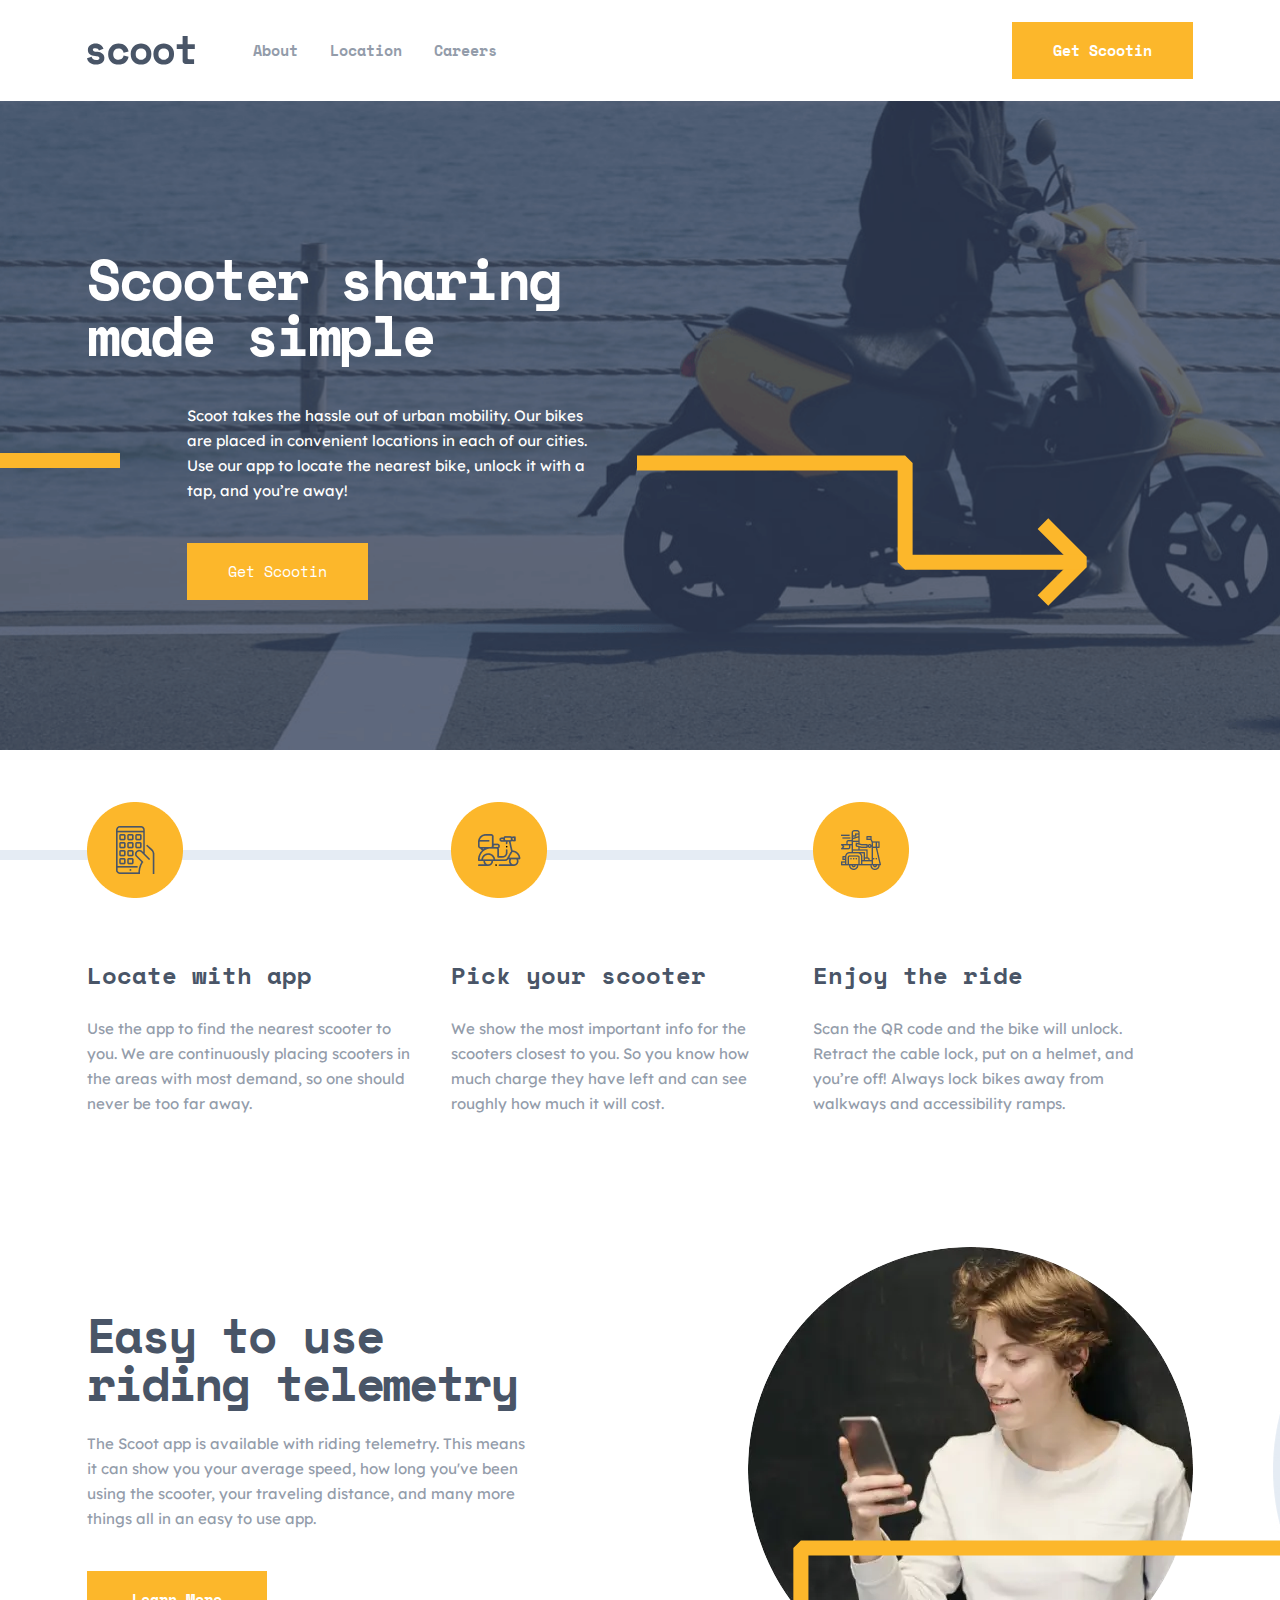
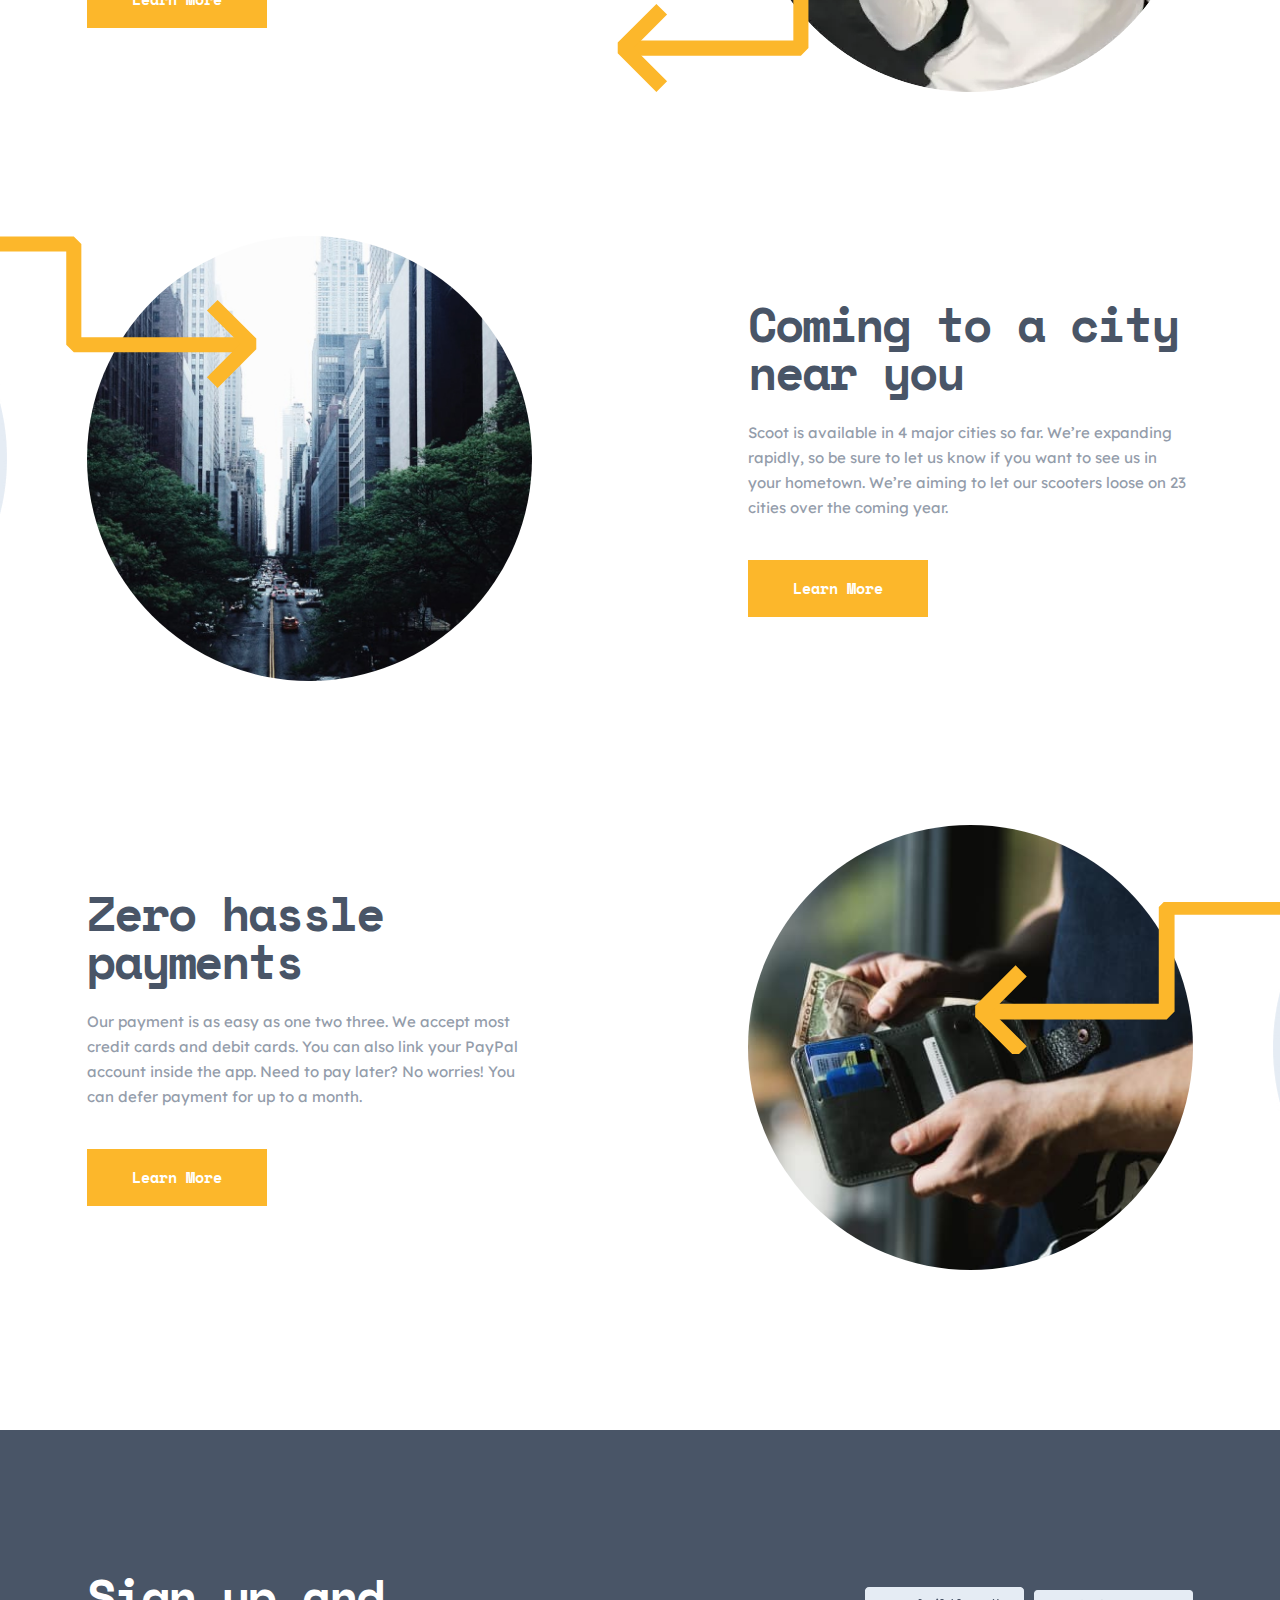
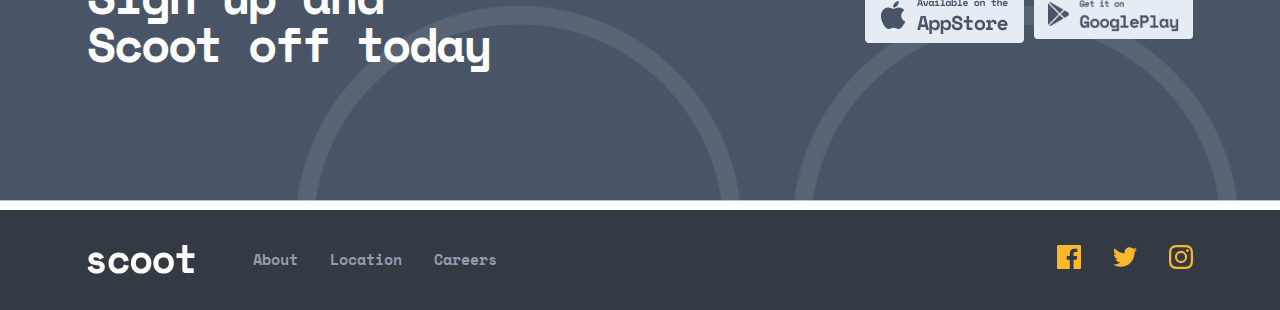
==== commit 45ad46b6: "madified same element and add location page" ====
--- a/index.html
+++ b/index.html
@@ -11,59 +11,52 @@
         <!-- header -->
         <header class="site-header site-header--adaptive">
             <div class="container">
-
-                    <button class="hamburger-btn " type="button">
-                        <img
-                            class="hamburger-menu--defolt"
-                            src="./imges/gamburg-menu.svg"
-                            alt="hamburger button picture"
-                            width="20"
-                            height="16"
-                        />
-
-                        <img
-                            class="hamburger-menu hamburger-menu--exit"
-                            src="./imges/exit.svg"
-                            alt="hamburger button picture"
-                            width="20"
-                            height="16"
-                        />
-                    </button>
-                
-                    <a class="site-logo-link" href="#">
-                        <img
-                            src="./imges/scoot-logo.svg"
-                            alt="site logo img"
-                            class="site-logo"
-                            width="108"
-                            height="28"
-                        />
-                    </a>
-                    
-                    <!-- .site-header-adap -->
-                    <nav class="nav">
-                        <ul class="nav__list">
-                            <li class="nav__item">
-                                <a class="nav__link" href="./about.html"
-                                    >About</a
-                                >
-                            </li>
-                            <li class="nav__item">
-                                <a class="nav__link" href="./index.html"
-                                    >Location</a
-                                >
-                            </li>
-                            <li class="nav__item">
-                                <a class="nav__link" href="./index.html"
-                                    >Careers</a
-                                >
-                            </li>
-                        </ul>
-                    </nav>
-
-                    <a class="Scootin-link" href="#">Get Scootin</a>
-
-                
+                <button class="hamburger-btn" type="button">
+                    <img
+                        class="hamburger-menu--defolt"
+                        src="./imges/gamburg-menu.svg"
+                        alt="hamburger button picture"
+                        width="20"
+                        height="16"
+                    />
+
+                    <img
+                        class="hamburger-menu hamburger-menu--exit"
+                        src="./imges/exit.svg"
+                        alt="hamburger button picture"
+                        width="20"
+                        height="16"
+                    />
+                </button>
+
+                <a class="site-logo-link" href="./index.html">
+                    <img
+                        src="./imges/scoot-logo.svg"
+                        alt="site logo img"
+                        class="site-logo"
+                        width="108"
+                        height="28"
+                    />
+                </a>
+
+        <!-- .site-header-adap -->
+        <nav class="nav">
+                    <ul class="nav__list">
+                        <li class="nav__item">
+                            <a class="nav__link" href="./about.html">About</a>
+                        </li>
+                        <li class="nav__item">
+                            <a class="nav__link" href="./locations.html"
+                                >Location</a
+                            >
+                        </li>
+                        <li class="nav__item">
+                            <a class="nav__link" href="./careers.html">Careers</a>
+                        </li>
+                    </ul>
+                </nav>
+
+                <a class="Scootin-link" href="#">Get Scootin</a>
             </div>
         </header>
         <!-- main -->
@@ -88,13 +81,11 @@
                         </div>
                     </div>
                 </div>
-            </section> 
+            </section>
 
             <section class="handbook">
                 <div class="container">
-                    <h2 class="handbook__headding visually-hidden">
-                    
-                    </h2>
+                    <h2 class="handbook__headding visually-hidden"></h2>
                     <ol class="handbook_list">
                         <li class="handbook__item">
                             <h3 class="handbook__item__headding">
@@ -113,7 +104,10 @@
                                 Pick your scooter
                             </h3>
                             <p class="handbook__item__paragrf">
-                                We show the most important info for the scooters closest to you. So you know how much charge they have left and can see roughly how much it will cost.
+                                We show the most important info for the scooters
+                                closest to you. So you know how much charge they
+                                have left and can see roughly how much it will
+                                cost.
                             </p>
                         </li>
 
@@ -122,18 +116,19 @@
                                 Enjoy the ride
                             </h3>
                             <p class="handbook__item__paragrf">
-                               Scan the QR code and the bike will unlock. Retract the cable lock, put on a helmet, and you’re off! Always lock bikes away from walkways and accessibility ramps.
+                                Scan the QR code and the bike will unlock.
+                                Retract the cable lock, put on a helmet, and
+                                you’re off! Always lock bikes away from walkways
+                                and accessibility ramps.
                             </p>
                         </li>
-
                     </ol>
                 </div>
-            </section>  
-
-                <!-- =========================good side======================== -->
+            </section>
+
+            <!-- =========================good side======================== -->
 
             <section class="good-side">
-
                 <div class="container">
                     <h2 class="good-side__headding visually-hidden">
                         good sides block
@@ -157,7 +152,7 @@
                                 >
                             </div>
 
-                            
+                            <span class="good-side__span telemetry">
                                 <picture class="good-side__picture">
                                     <source
                                         type="image/webp"
@@ -179,86 +174,88 @@
                                         height="445"
                                     />
                                 </picture>
-                            
-                        </li>
-
-                        <li class="good-side__item">
+                            </span>
+                        </li>
+
+                        <li class="good-side__item ">
                             <div class="good-side__item--wrapper">
                                 <h3 class="good-side__item__headding">
                                     Coming to a city near you
                                 </h3>
                                 <p class="good-side__item__paragrf">
-                                    Scoot is available in 4 major cities so far. We’re expanding rapidly, so be sure to let us know if you want to see us in your hometown. We’re aiming to let our scooters loose on 23 cities over the coming year.
+                                    Scoot is available in 4 major cities so far.
+                                    We’re expanding rapidly, so be sure to let
+                                    us know if you want to see us in your
+                                    hometown. We’re aiming to let our scooters
+                                    loose on 23 cities over the coming year.
                                 </p>
 
                                 <a class="good-side__item__link" href="#"
                                     >Learn More</a
                                 >
                             </div>
-
-                            
-                                
-
-                                    <img
-                                        class="good-side__img  "
-                                        src="./imges/city-near.jpg"
-                                        srcset="
-                                            ./imges/city-near.jpg    1x,
-                                            ./imges/city-near@2x.jpg 2x
-                                        "
-                                        alt="woman use telemetriy "
-                                        width="445"
-                                        height="445"
-                                    />
-                               
-                            
-                        </li>
-
-                        <li class="good-side__item">
+                            <span class="good-side__span city">
+                                <img
+                                    class="good-side__img "
+                                    src="./imges/city-near.jpg"
+                                    srcset="
+                                        ./imges/city-near.jpg    1x,
+                                        ./imges/city-near@2x.jpg 2x
+                                    "
+                                    alt="woman use telemetriy "
+                                    width="445"
+                                    height="445"
+                                />
+                            </span>
+                        </li>
+
+                        <li class="good-side__item ">
                             <div class="good-side__item--wrapper">
                                 <h3 class="good-side__item__headding">
-                                   Zero hassle payments
+                                    Zero hassle payments
                                 </h3>
                                 <p class="good-side__item__paragrf">
-                                    Our payment is as easy as one two three. We accept most credit cards and debit cards. You can also link your PayPal account inside the app. Need to pay later? No worries! You can defer payment for up to a month.
+                                    Our payment is as easy as one two three. We
+                                    accept most credit cards and debit cards.
+                                    You can also link your PayPal account inside
+                                    the app. Need to pay later? No worries! You
+                                    can defer payment for up to a month.
                                 </p>
 
                                 <a class="good-side__item__link" href="#"
                                     >Learn More</a
                                 >
                             </div>
-
-                            
-                               
-                                    <img
-                                        class="good-side__img zero"
-                                        src="./imges/zero.jpg"
-                                        srcset="
-                                            ./imges/zero.jpg    1x,
-                                            ./imges/zero@2x.jpg 2x
-                                        "
-                                        alt="woman use telemetriy "
-                                        width="445"
-                                        height="445"
-                                    />
-                                
+                            <span class="good-side__span zero">
+                                <img
+                                    class="good-side__img "
+                                    src="./imges/zero.jpg"
+                                    srcset="
+                                        ./imges/zero.jpg    1x,
+                                        ./imges/zero@2x.jpg 2x
+                                    "
+                                    alt="woman use telemetriy "
+                                    width="445"
+                                    height="445"
+                                />
+                            </span>
                         </li>
                     </ol>
                 </div>
-
             </section>
 
             <!-- last section -->
 
-
-             <section class="call-to">
-
+            <section class="call-to">
                 <div class="container">
                     <h2 class="call-to__headding">
                         Sign up and Scoot off today
                     </h2>
                     <div class="call-inner">
-                        <a href="https://www.apple.com/app-store/" class="call-to__link" target="block"
+                        <a
+                            href="https://www.apple.com/app-store/"
+                            class="call-to__link"
+                            target="block"
                             ><img
                                 class="call-to__pic"
                                 src="./imges/appstore.png"
@@ -266,7 +263,10 @@
                                 width="159"
                                 height="56"
                         /></a>
-                        <a href="https://play.google.com/store/apps/details?id=com.orijinn.playmarket&hl=uz&gl=US" class="call-to__link2" target="block"
+                        <a
+                            href="https://play.google.com/store/apps/details?id=com.orijinn.playmarket&hl=uz&gl=US"
+                            class="call-to__link2"
+                            target="block"
                             ><img
                                 class="call-to__pic"
                                 src="./imges/googleplay.png"
@@ -276,10 +276,10 @@
                         /></a>
                     </div>
                 </div>
-            </section> 
+            </section>
         </main>
-<!-- =========================================footerr=========================== -->
-         <footer class="footer">
+        <!-- =========================================footerr=========================== -->
+        <footer class="footer">
             <div class="container">
                 <a class="footer-logo-link" href="./index.html">
                     <img
@@ -299,7 +299,7 @@
                         </li>
 
                         <li class="footer-nav__item">
-                            <a class="footer-nav__link" href="./location.html"
+                            <a class="footer-nav__link" href="./locations.html"
                                 >Location</a
                             >
                         </li>
@@ -349,7 +349,7 @@
 
                     <li class="social__item">
                         <a class="social__link" href="#" target="block">
-                            <svg 
+                            <svg
                                 class="social__logo"
                                 width="24"
                                 height="24"
@@ -367,7 +367,7 @@
                     </li>
                 </ul>
             </div>
-        </footer> 
+        </footer>
 
         <script src="./main.js"></script>
     </body>
--- a/css/main.min.css
+++ b/css/main.min.css
@@ -1,2 +1,2 @@
-@font-face{font-family:'Space Mono';font-style:normal;font-weight:400;src:url("../fonts/space-mono-v6-latin-regular.woff2") format("woff2"),url("../fonts/space-mono-v6-latin-regular.woff") format("woff")}@font-face{font-family:'Space Mono';font-style:normal;font-weight:700;src:url("../fonts/space-mono-v6-latin-700.woff2") format("woff2"),url("../fonts/space-mono-v6-latin-700.woff") format("woff")}@font-face{font-family:'Lexend Deca';font-style:normal;font-weight:400;src:url("../fonts/lexend-deca-v7-latin-regular.woff2") format("woff2"),url("../fonts/lexend-deca-v7-latin-regular.woff") format("woff")}html{height:100%;-webkit-box-sizing:border-box;box-sizing:border-box}*,*::before,*::after{-webkit-box-sizing:inherit;box-sizing:inherit;scroll-behavior:smooth}.visually-hidden{position:absolute;white-space:nowrap;width:1px;height:1px;overflow:hidden;border:0;padding:0;clip:rect(0 0 0 0);-webkit-clip-path:inset(50%);clip-path:inset(50%);margin:-1px}body{height:100%;display:-webkit-box;display:-ms-flexbox;display:flex;-webkit-box-orient:vertical;-webkit-box-direction:normal;-ms-flex-direction:column;flex-direction:column;font-family:'Space Mono','Arial', 'sans-serif';font-style:normal;font-weight:normal;font-size:16px;line-height:1.5}main{margin-top:101px}img{max-width:100%;height:auto;vertical-align:middle;-o-object-fit:cover;object-fit:cover}.container{width:100%;max-width:1146px;margin:0 auto;padding:0 20px}/*! normalize.css v8.0.1 | MIT License | github.com/necolas/normalize.css */html{line-height:1.15;-webkit-text-size-adjust:100%}body{margin:0}main{display:block}h1{font-size:2em;margin:0.67em 0}hr{-webkit-box-sizing:content-box;box-sizing:content-box;height:0;overflow:visible}pre{font-family:monospace, monospace;font-size:1em}a{background-color:transparent}abbr[title]{border-bottom:none;text-decoration:underline;-webkit-text-decoration:underline dotted;text-decoration:underline dotted}b,strong{font-weight:bolder}code,kbd,samp{font-family:monospace, monospace;font-size:1em}small{font-size:80%}sub,sup{font-size:75%;line-height:0;position:relative;vertical-align:baseline}sub{bottom:-0.25em}sup{top:-0.5em}img{border-style:none}button,input,optgroup,select,textarea{font-family:inherit;font-size:100%;line-height:1.15;margin:0}button,input{overflow:visible}button,select{text-transform:none}button,[type="button"],[type="reset"],[type="submit"]{-webkit-appearance:button}button::-moz-focus-inner,[type="button"]::-moz-focus-inner,[type="reset"]::-moz-focus-inner,[type="submit"]::-moz-focus-inner{border-style:none;padding:0}button:-moz-focusring,[type="button"]:-moz-focusring,[type="reset"]:-moz-focusring,[type="submit"]:-moz-focusring{outline:1px dotted ButtonText}fieldset{padding:0.35em 0.75em 0.625em}legend{-webkit-box-sizing:border-box;box-sizing:border-box;color:inherit;display:table;max-width:100%;padding:0;white-space:normal}progress{vertical-align:baseline}textarea{overflow:auto}[type="checkbox"],[type="radio"]{-webkit-box-sizing:border-box;box-sizing:border-box;padding:0}[type="number"]::-webkit-inner-spin-button,[type="number"]::-webkit-outer-spin-button{height:auto}[type="search"]{-webkit-appearance:textfield;outline-offset:-2px}[type="search"]::-webkit-search-decoration{-webkit-appearance:none}::-webkit-file-upload-button{-webkit-appearance:button;font:inherit}details{display:block}summary{display:list-item}template{display:none}[hidden]{display:none}.site-header{position:fixed;top:0;left:0;width:100%;z-index:50;background-color:white}.site-header .container{display:-webkit-box;display:-ms-flexbox;display:flex;-webkit-box-align:center;-ms-flex-align:center;align-items:center;padding-top:22px;padding-bottom:22px}.site-logo-link{z-index:11}.nav__list{display:-webkit-box;display:-ms-flexbox;display:flex;margin:0;margin-left:58px;padding:0;list-style:none}.nav__item+.nav__item{margin-left:32px}.nav__link{display:inline-block;text-decoration:none;font-weight:bold;font-size:15px;line-height:25px;color:#939CAA}.nav__link:hover{color:#FCB72B}.Scootin-link{display:inline-block;text-decoration:none;margin-left:auto;padding:14px 39px;font-weight:bold;font-size:15px;line-height:25px;color:#FFFFFF;background-color:#FCB72B;border:2px solid #FCB72B}.Scootin-link:hover{display:inline-block;background-color:white;color:#FCB72B;border:2px solid #FCB72B}.hamburger-btn{display:none;z-index:11;background-color:transparent;border:none;cursor:pointer}.hamburger-btn .hamburger-menu--exit{display:none}@media only screen and (max-width: 650px){.saite-main{margin-top:72px}.nav{display:none}.site-header--adaptive .nav{display:block;position:fixed;top:0;bottom:0;right:0;left:0;width:70%;height:100%;z-index:10}.nav__list{height:100%;margin-top:73px;margin-left:0;padding:64px 25px;-webkit-box-orient:vertical;-webkit-box-direction:normal;-ms-flex-direction:column;flex-direction:column;background-color:black}.nav__item+.nav__item{margin:0}.nav__link{color:#E5ECF4;margin-bottom:24px}.site-logo-link{margin:0 auto}.Scootin-link{display:none}.site-header--adaptive .Scootin-link{display:block;position:fixed;-webkit-box-align:end;-ms-flex-align:end;align-items:flex-end;margin-bottom:20px;bottom:0;max-width:70%;height:auto;z-index:10}.site-header--adaptive .hamburger-menu--exit{display:block}.site-header--adaptive .hamburger-menu--defolt{display:none}.hamburger-btn{display:block}}.intro-section{max-width:1440px;margin:0 auto;z-index:13;background-image:url(../imges/homeintro-img.png);background-repeat:no-repeat;background-size:cover;background-position:right;overflow:hidden}.intro-section .container{padding:150px 20px}.intro-section__wrapper{position:relative}.intro-section__headding{max-width:500px;margin:0;margin-bottom:40px;letter-spacing:-2.5px;font-weight:bold;font-size:56px;line-height:56px;color:#FFFFFF}.paradrph-inner{position:relative;margin-left:100px}.intro-section__paragrph{position:relative;max-width:405px;margin-bottom:40px;font-family:'Lexend Deca';font-size:15px;line-height:25px;color:#FFFFFF}.intro-section__paragrph::before{position:absolute;top:50%;left:0;-webkit-transform:translatex(-133%);transform:translatex(-133%);display:inline-block;width:100%;max-width:202px;height:15px;background-image:url(../../imges/intro-Path.svg);background-repeat:no-repeat;background-position:center;content:" "}.intro-section__paragrph::after{position:absolute;top:50%;right:0;-webkit-transform:translatex(110%);transform:translatex(110%);display:inline-block;width:112%;max-width:450px;height:154px;background-image:url(../../imges/intro-path-right.svg);background-repeat:no-repeat;background-position:right;content:" "}.intro-section__link{display:inline-block;text-decoration:none;padding:14px 39px;font-size:15px;line-height:25px;text-align:center;color:#FFFFFF;background-color:#FCB72B;border:2px solid #FCB72B}.intro-section__link:hover{background-color:transparent;border:2px solid #FCB72B;color:#FCB72B}@media only screen and (max-width: 1022px){.intro-section .container{text-align:center;margin:0 auto;padding:137px 20px;padding-bottom:217px}.intro-section__headding{margin:0 auto;margin-bottom:24px}.paradrph-inner{margin-left:0}.intro-section__paragrph{margin:0 auto;margin-bottom:32px}.intro-section__paragrph::before{display:none}.intro-section__paragrph::after{position:absolute;top:184%;left:0;-webkit-transform:translatex(-68%);transform:translatex(-68%);display:inline-block;width:150%;max-width:450px;height:154px;background-image:url(../../imges/intro-path-right.svg);background-repeat:no-repeat;background-position:right;content:" "}}@media only screen and (max-width: 548px){.intro-section__headding{font-size:40px;line-height:40px}.intro-section__paragrph{font-size:15px;line-height:25px}}.handbook .container{overflow:inherit}.handbook_list{position:relative;display:-webkit-box;display:-ms-flexbox;display:flex;margin:0;margin-top:100px;margin-bottom:100px;padding:0;list-style:none}.handbook_list::before{position:absolute;display:inline-block;top:0;left:0;-webkit-transform:translateX(-25%);transform:translateX(-25%);width:100%;max-width:974px;height:1px;border:5px solid #E5ECF4;content:" ";overflow:inherit}.handbook__item{position:relative;max-width:350px;margin-right:30px;padding-top:87px}.handbook__item::before{position:absolute;top:0;left:0;-webkit-transform:translateY(-50%);transform:translateY(-50%);display:inline-block;width:96px;height:96px;background-image:url(../imges/locate-app.png);background-repeat:no-repeat;background-size:96px;background-position:center;content:" "}.scooter::before{background-image:url(../imges/scooter.png)}.enjoy::before{background-image:url(../imges/enjoy-ride.png)}.handbook__item__headding{margin-bottom:27px;font-weight:bold;font-size:24px;line-height:28px;color:#495567}.handbook__item__paragrf{font-family:Lexend Deca;font-size:15px;line-height:25px;color:#939CAA}@media only screen and (-webkit-min-device-pixel-ratio: 2), only screen and (min--moz-device-pixel-ratio: 2), only screen and (min-device-pixel-ratio: 2), only screen and (min-resolution: 192dpi), only screen and (min-resolution: 2dppx){.handbook__item::before{background-image:url(../imges/locate-app@2x.png)}.scooter::before{background-image:url(../imges/scooter@2x.png)}.enjoy::before{background-image:url(../imges/enjoy-ride@2x.png)}}@media only screen and (max-width: 768px){.handbook .container{padding-left:120px;overflow:hidden}.handbook_list{-webkit-box-orient:vertical;-webkit-box-direction:normal;-ms-flex-direction:column;flex-direction:column}.handbook_list::before{position:absolute;display:inline-block;top:0;left:0;-webkit-transform:translatey(-25%);transform:translatey(-25%);width:100%;max-width:1px;height:100%;max-height:974px;border:5px solid #E5ECF4;content:" ";overflow:visible}.handbook__item{display:block;position:relative;max-width:96%;margin-right:0px;padding-top:0;padding-left:131px}.handbook__item::before{position:absolute;top:32px;left:0;-webkit-transform:translatex(-50%);transform:translatex(-50%);display:inline-block;width:96px;height:96px;background-image:url(../imges/locate-app.png);background-repeat:no-repeat;background-size:96px;background-position:center;content:" "}.scooter::before{background-image:url(../imges/scooter.png)}.enjoy::before{background-image:url(../imges/enjoy-ride.png)}}@media only screen and (max-width: 590px){.handbook .container{text-align:center;padding-left:0;padding:0 20px}.handbook_list::before{display:none}.handbook__item{position:relative;width:100%;max-width:100%;margin-right:0px;margin-bottom:48px;padding-left:0px;padding-top:67px}.handbook__item:nth-child(3){margin-bottom:0}.handbook__item::before{position:absolute;text-align:center;top:0;left:50%;-webkit-transform:translatex(-50%);transform:translatex(-50%);display:inline-block;width:56px;height:56px;border-radius:50%;background-image:url(../imges/locate-app.png);background-repeat:no-repeat;background-size:cover;background-position:center;content:" "}.scooter::before{background-image:url(../imges/scooter.png)}.enjoy::before{background-image:url(../imges/enjoy-ride.png)}}.good-side .container{display:-webkit-box;display:-ms-flexbox;display:flex}.good-side__list{width:100%;padding:0}.good-side__item{position:relative;display:-webkit-box;display:-ms-flexbox;display:flex;-webkit-box-align:center;-ms-flex-align:center;align-items:center;-webkit-box-pack:justify;-ms-flex-pack:justify;justify-content:space-between;margin-bottom:144px}.good-side__item:nth-child(2n) .good-side__img{-webkit-box-ordinal-group:0;-ms-flex-order:-1;order:-1}.good-side__item--wrapper{margin-right:20px;max-width:40%}.good-side__item__headding{margin:0;margin-bottom:24px;padding:0;max-width:445px;font-weight:bold;font-size:48px;line-height:48px;letter-spacing:-2.14286px;color:#495567}.good-side__item__paragrf{margin:0;margin-bottom:40px;max-width:445px;font-family:'Lexend Deca';font-size:15px;line-height:25px;color:#939CAA}.good-side__item__link{display:inline-block;padding:14px 43px;font-weight:bold;text-decoration:none;font-size:15px;line-height:25px;text-align:center;color:#FFFFFF;background-color:#FCB72B;border:2px solid #FCB72B}.good-side__item__link:hover{display:inline-block;background-color:white;color:#FCB72B;border:2px solid #FCB72B}.zero{display:inline-block;border-radius:50%}@media only screen and (max-width: 768px){.good-side__item{-webkit-box-orient:vertical;-webkit-box-direction:normal;-ms-flex-direction:column;flex-direction:column;max-width:100%;margin-bottom:120px}.good-side__item .good-side__item--wrapper{-webkit-box-ordinal-group:2;-ms-flex-order:1;order:1}.good-side__item--wrapper{max-width:100%;text-align:center;margin-right:0}.good-side__img{margin-bottom:56px}.good-side__item__headding{font-size:32px;line-height:32px}}.call-to{max-width:1440px;height:auto;margin:0 auto;background-image:url(../imges/call-bgi.png);background-repeat:no-repeat;background-size:cover;background-position:center;content:" "}.call-to .container{padding:102px 20px;display:-webkit-box;display:-ms-flexbox;display:flex;-webkit-box-align:center;-ms-flex-align:center;align-items:center}.call-inner{display:inline-block;margin-left:auto}.call-to__headding{width:100%;max-width:415px;font-weight:bold;font-size:48px;line-height:48px;letter-spacing:-2.14286px;color:#FFFFFF}.call-to__link{display:inline-block;margin-bottom:10px}@media only screen and (max-width: 800px){.call-to .container{-webkit-box-orient:vertical;-webkit-box-direction:normal;-ms-flex-direction:column;flex-direction:column;text-align:center}.call-inner{margin:0 auto}}@media only screen and (max-width: 455px){.call-to__headding{font-size:32px;line-height:32px}}.footer{position:relative;width:100%;max-width:1440px;margin:0 auto;background:#333A44}.footer .container{display:-webkit-box;display:-ms-flexbox;display:flex;-webkit-box-align:center;-ms-flex-align:center;align-items:center;padding:35px 20px}.footer-nav__list{display:-webkit-box;display:-ms-flexbox;display:flex;list-style:none;margin:0;margin-left:58px;padding:0}.footer-nav__item+.footer-nav__item{margin-left:32px}.footer-nav__link{display:inline-block;text-decoration:none;font-weight:bold;font-size:15px;line-height:25px;color:#939CAA}.footer-nav__link:hover{color:#FCB72B}.social__list{display:-webkit-box;display:-ms-flexbox;display:flex;-webkit-box-align:center;-ms-flex-align:center;align-items:center;list-style:none;margin:0;padding:0;margin-left:auto}.social__item+.social__item{margin-left:32px}.social__logo:hover path{fill:#E5ECF4}@media only screen and (max-width: 630px){.footer .container{-webkit-box-orient:vertical;-webkit-box-direction:normal;-ms-flex-direction:column;flex-direction:column}.footer-logo-link{margin-bottom:32px}.footer-nav__list{margin-left:0;margin-bottom:24px}.social__list{margin:0 auto}}@media only screen and (max-width: 450px){.footer-nav__list{-webkit-box-orient:vertical;-webkit-box-direction:normal;-ms-flex-direction:column;flex-direction:column;text-align:center}.footer-nav__list{margin-bottom:85px}.footer-nav__item+.footer-nav__item{margin-left:0}.footer-nav__link{padding:10px}}.hero-section{position:relative;max-width:1440px;margin:0 auto;background-image:url(../imges/home-intro.png);background-repeat:no-repeat;background-size:cover;background-position:center}.hero-section .container{margin-bottom:120px;padding:72px 20px}.hero-section ::before{position:absolute;top:67px;right:0;width:203px;height:70px;display:inline-block;background-image:url(../imges/sasdsaxz.png);background-repeat:no-repeat;content:" "}.hero-section__headding{margin:0;padding:0;font-weight:bold;font-size:56px;line-height:56px;letter-spacing:-2.5px;color:#FFFFFF}@media only screen and (max-width: 520px){.hero-section ::before{display:none}.hero-section__headding{text-align:center;font-size:40px;line-height:40px}}.our-values .container{margin-bottom:120px}.our-values__headding{margin:0;margin-bottom:48px;font-weight:bold;font-size:48px;line-height:48px;text-align:center;letter-spacing:-2.14286px;color:#495567}.our-values__list{display:-webkit-box;display:-ms-flexbox;display:flex;list-style:none;margin:-15px;padding:0}.our-values__item{position:relative;width:100%;max-width:350px;height:auto;text-align:center;margin:15px}.our-values__item::before{position:absolute;top:167px;left:50%;-webkit-transform:translateX(-50%);transform:translateX(-50%);width:96px;height:96px;padding:34px;display:inline-block;border-radius:100%;content:"01";background-color:coral;font-weight:bold;font-size:24px;line-height:28px;text-align:center;color:#495567}.our-values__item:nth-child(2):before{content:"02"}.our-values__item:nth-child(3):before{content:"03"}.our-values__img{border-radius:50%;margin-bottom:87px}.our-values__item__headding{margin:0;margin-bottom:27px;font-weight:bold;font-size:24px;line-height:28px;letter-spacing:-1.07143px;color:#495567}.our-values__item__paragrf{margin:0;font-family:Lexend Deca;font-size:15px;line-height:25px;color:#939CAA}@media only screen and (max-width: 785px){.our-values__list{-webkit-box-orient:vertical;-webkit-box-direction:normal;-ms-flex-direction:column;flex-direction:column}.our-values__item{margin:0;margin:0 auto;margin-top:20px;text-align:center}}.faqs-section__headding{margin-bottom:68px;font-size:48px;line-height:48px;text-align:center;color:#495567}.faqs-section-wrapper{display:-webkit-box;display:-ms-flexbox;display:flex;-webkit-box-pack:justify;-ms-flex-pack:justify;justify-content:space-between;margin-bottom:64px}.faqs-section-wrapper__headding{font-size:40px;line-height:48px;color:#495567}.faqs-section__list{margin:0;padding:0}.faqs-section__item{margin-bottom:16px;list-style:none}.faqs-section__btn{width:100%;max-width:700px;padding:40px 32px;border:none;display:block;text-align:left}.faqs-section__btn:hover{background-color:#FFF4DF}.faqs-section__btn-controller{display:-webkit-box;display:-ms-flexbox;display:flex;-webkit-box-pack:justify;-ms-flex-pack:justify;justify-content:space-between}.faqs-section__btn-headding{display:inline-block;font-weight:bold;font-size:24px;line-height:28px;letter-spacing:-1.07143px;color:#495567}.faqs-section__btn-text{display:none;font-family:Lexend Deca;font-size:15px;line-height:25px;color:#495567}.faqs-section__btn--active .faqs-section__btn-text{display:block}.faqs-section__btn--active .btn-controller-img{-webkit-transform:rotate(180deg);transform:rotate(180deg)}.btn-controller-img{-o-object-fit:contain;object-fit:contain}@media only screen and (max-width: 1035px){.faqs-section-wrapper__headding{font-size:32px;line-height:32px}}@media only screen and (max-width: 768px){.faqs-section-wrapper{-webkit-box-orient:vertical;-webkit-box-direction:normal;-ms-flex-direction:column;flex-direction:column;text-align:center}}@media only screen and (max-width: 768px){.faqs-section__headding{font-size:32px;line-height:32px}}.mobility{overflow:hidden}.mobility__list{margin:0;padding:0}.mobility__item{position:relative;display:-webkit-box;display:-ms-flexbox;display:flex;-webkit-box-align:center;-ms-flex-align:center;align-items:center;-webkit-box-pack:justify;-ms-flex-pack:justify;justify-content:space-between;margin-bottom:100px}.mobility__item:nth-child(1)::before{position:absolute;top:278px;right:-200px;width:735px;height:150px;display:inline-block;background-image:url(../imges/strelka1.png);background-repeat:no-repeat;content:" "}.mobility__item:nth-child(2)::before{position:absolute;top:75px;left:-555px;z-index:20;width:100%;max-width:735px;height:150px;display:inline-block;background-image:url(../imges/strelka-chap.png);background-repeat:no-repeat;content:" "}.mobility__item:nth-child(2n) .mobility__item__img{-webkit-box-ordinal-group:0;-ms-flex-order:-1;order:-1}.mobility__item-wrapper{max-width:445px}.mobility__item__img{border-radius:100%}.mobility__item__headding{margin:0;margin-bottom:20px;padding:0;font-weight:bold;font-size:48px;line-height:48px;letter-spacing:-2.14286px;color:#495567}.mobility__item__paragraf{font-family:Lexend Deca;font-size:15px;line-height:25px;color:#939CAA}@media only screen and (max-width: 914px){.mobility__item{-webkit-box-orient:vertical;-webkit-box-direction:normal;-ms-flex-direction:column;flex-direction:column;text-align:center}.mobility__item-wrapper{margin-top:40px}.mobility__item .mobility__item-wrapper{-webkit-box-ordinal-group:2;-ms-flex-order:1;order:1}}@media only screen and (max-width: 570px){.mobility__item:nth-child(2)::before{display:none}.mobility__item:nth-child(1)::before{display:none}.mobility__item__headding{font-size:32px;line-height:32px}}
+@font-face{font-family:'Space Mono';font-style:normal;font-weight:400;src:url("../fonts/space-mono-v6-latin-regular.woff2") format("woff2"),url("../fonts/space-mono-v6-latin-regular.woff") format("woff")}@font-face{font-family:'Space Mono';font-style:normal;font-weight:700;src:url("../fonts/space-mono-v6-latin-700.woff2") format("woff2"),url("../fonts/space-mono-v6-latin-700.woff") format("woff")}@font-face{font-family:'Lexend Deca';font-style:normal;font-weight:400;src:url("../fonts/lexend-deca-v7-latin-regular.woff2") format("woff2"),url("../fonts/lexend-deca-v7-latin-regular.woff") format("woff")}html{height:100%;-webkit-box-sizing:border-box;box-sizing:border-box}*,*::before,*::after{-webkit-box-sizing:inherit;box-sizing:inherit;scroll-behavior:smooth}.visually-hidden{position:absolute;white-space:nowrap;width:1px;height:1px;overflow:hidden;border:0;padding:0;clip:rect(0 0 0 0);-webkit-clip-path:inset(50%);clip-path:inset(50%);margin:-1px}body{height:100%;display:-webkit-box;display:-ms-flexbox;display:flex;-webkit-box-orient:vertical;-webkit-box-direction:normal;-ms-flex-direction:column;flex-direction:column;font-family:'Space Mono','Arial', 'sans-serif';font-style:normal;font-weight:normal;font-size:16px;line-height:1.5}main{margin-top:101px}img{max-width:100%;height:auto;vertical-align:middle;-o-object-fit:cover;object-fit:cover}section{max-width:1440px;height:auto;margin:0 auto;overflow:hidden}.container{width:100%;max-width:1146px;margin:0 auto;padding:0 20px}/*! normalize.css v8.0.1 | MIT License | github.com/necolas/normalize.css */html{line-height:1.15;-webkit-text-size-adjust:100%}body{margin:0}main{display:block}h1{font-size:2em;margin:0.67em 0}hr{-webkit-box-sizing:content-box;box-sizing:content-box;height:0;overflow:visible}pre{font-family:monospace, monospace;font-size:1em}a{background-color:transparent}abbr[title]{border-bottom:none;text-decoration:underline;-webkit-text-decoration:underline dotted;text-decoration:underline dotted}b,strong{font-weight:bolder}code,kbd,samp{font-family:monospace, monospace;font-size:1em}small{font-size:80%}sub,sup{font-size:75%;line-height:0;position:relative;vertical-align:baseline}sub{bottom:-0.25em}sup{top:-0.5em}img{border-style:none}button,input,optgroup,select,textarea{font-family:inherit;font-size:100%;line-height:1.15;margin:0}button,input{overflow:visible}button,select{text-transform:none}button,[type="button"],[type="reset"],[type="submit"]{-webkit-appearance:button}button::-moz-focus-inner,[type="button"]::-moz-focus-inner,[type="reset"]::-moz-focus-inner,[type="submit"]::-moz-focus-inner{border-style:none;padding:0}button:-moz-focusring,[type="button"]:-moz-focusring,[type="reset"]:-moz-focusring,[type="submit"]:-moz-focusring{outline:1px dotted ButtonText}fieldset{padding:0.35em 0.75em 0.625em}legend{-webkit-box-sizing:border-box;box-sizing:border-box;color:inherit;display:table;max-width:100%;padding:0;white-space:normal}progress{vertical-align:baseline}textarea{overflow:auto}[type="checkbox"],[type="radio"]{-webkit-box-sizing:border-box;box-sizing:border-box;padding:0}[type="number"]::-webkit-inner-spin-button,[type="number"]::-webkit-outer-spin-button{height:auto}[type="search"]{-webkit-appearance:textfield;outline-offset:-2px}[type="search"]::-webkit-search-decoration{-webkit-appearance:none}::-webkit-file-upload-button{-webkit-appearance:button;font:inherit}details{display:block}summary{display:list-item}template{display:none}[hidden]{display:none}.site-header{position:fixed;top:0;left:0;width:100%;z-index:50;background-color:white}.site-header .container{display:-webkit-box;display:-ms-flexbox;display:flex;-webkit-box-align:center;-ms-flex-align:center;align-items:center;padding-top:22px;padding-bottom:22px}.site-logo-link{z-index:11}.nav__list{display:-webkit-box;display:-ms-flexbox;display:flex;margin:0;margin-left:58px;padding:0;list-style:none}.nav__item+.nav__item{margin-left:32px}.nav__link{display:inline-block;text-decoration:none;font-weight:bold;font-size:15px;line-height:25px;color:#939CAA}.nav__link:hover{color:#FCB72B}.Scootin-link{display:inline-block;text-decoration:none;margin-left:auto;padding:14px 39px;font-weight:bold;font-size:15px;line-height:25px;color:#FFFFFF;background-color:#FCB72B;border:2px solid #FCB72B}.Scootin-link:hover{display:inline-block;background-color:white;color:#FCB72B;border:2px solid #FCB72B}.hamburger-btn{display:none;z-index:11;background-color:transparent;border:none;cursor:pointer}.hamburger-btn .hamburger-menu--exit{display:none}@media only screen and (max-width: 650px){.saite-main{margin-top:72px}.nav{display:none}.site-header--adaptive .nav{display:block;position:fixed;top:0;bottom:0;right:0;left:0;width:70%;height:100%;z-index:10}.nav__list{height:100%;margin-top:73px;margin-left:0;padding:64px 25px;-webkit-box-orient:vertical;-webkit-box-direction:normal;-ms-flex-direction:column;flex-direction:column;background-color:black}.nav__item+.nav__item{margin:0}.nav__link{color:#E5ECF4;margin-bottom:24px}.site-logo-link{margin:0 auto}.Scootin-link{display:none}.site-header--adaptive .Scootin-link{display:block;position:fixed;-webkit-box-align:end;-ms-flex-align:end;align-items:flex-end;margin-bottom:20px;bottom:0;max-width:70%;height:auto;z-index:10}.site-header--adaptive .hamburger-menu--exit{display:block}.site-header--adaptive .hamburger-menu--defolt{display:none}.hamburger-btn{display:block}}.intro-section{max-width:1440px;margin:0 auto;z-index:13;background-image:url(../imges/homeintro-img.png);background-repeat:no-repeat;background-size:cover;background-position:right}.intro-section .container{padding:150px 20px}.intro-section__wrapper{position:relative}.intro-section__headding{max-width:500px;margin:0;margin-bottom:40px;letter-spacing:-2.5px;font-weight:bold;font-size:56px;line-height:56px;color:#FFFFFF}.paradrph-inner{position:relative;margin-left:100px}.intro-section__paragrph{position:relative;max-width:405px;margin-bottom:40px;font-family:'Lexend Deca';font-size:15px;line-height:25px;color:#FFFFFF}.intro-section__paragrph::before{position:absolute;top:50%;left:0;-webkit-transform:translatex(-133%);transform:translatex(-133%);display:inline-block;width:100%;max-width:202px;height:15px;background-image:url(../../imges/intro-Path.svg);background-repeat:no-repeat;background-position:center;content:" "}.intro-section__paragrph::after{position:absolute;top:50%;right:0;-webkit-transform:translatex(110%);transform:translatex(110%);display:inline-block;width:112%;max-width:450px;height:154px;background-image:url(../../imges/intro-path-right.svg);background-repeat:no-repeat;background-position:right;content:" "}.intro-section__link{display:inline-block;text-decoration:none;padding:14px 39px;font-size:15px;line-height:25px;text-align:center;color:#FFFFFF;background-color:#FCB72B;border:2px solid #FCB72B}.intro-section__link:hover{background-color:transparent;border:2px solid #FCB72B;color:#FCB72B}@media only screen and (max-width: 1022px){.intro-section .container{text-align:center;margin:0 auto;padding:137px 20px;padding-bottom:217px}.intro-section__headding{margin:0 auto;margin-bottom:24px}.paradrph-inner{margin-left:0}.intro-section__paragrph{margin:0 auto;margin-bottom:32px}.intro-section__paragrph::before{display:none}.intro-section__paragrph::after{position:absolute;top:184%;left:0;-webkit-transform:translatex(-68%);transform:translatex(-68%);display:inline-block;width:150%;max-width:450px;height:154px;background-image:url(../../imges/intro-path-right.svg);background-repeat:no-repeat;background-position:right;content:" "}}@media only screen and (max-width: 548px){.intro-section__headding{font-size:40px;line-height:40px}.intro-section__paragrph{font-size:15px;line-height:25px}}.handbook_list{position:relative;display:-webkit-box;display:-ms-flexbox;display:flex;margin:0;margin-top:100px;margin-bottom:100px;padding:0;list-style:none}.handbook_list::before{position:absolute;display:inline-block;top:0;left:0;-webkit-transform:translateX(-25%);transform:translateX(-25%);width:100%;max-width:974px;height:1px;border:5px solid #E5ECF4;content:" ";overflow:initial}.handbook__item{position:relative;max-width:350px;margin-right:30px;padding-top:87px}.handbook__item::before{position:absolute;top:0;left:0;-webkit-transform:translateY(-50%);transform:translateY(-50%);display:inline-block;width:96px;height:96px;background-image:url(../imges/locate-app.png);background-repeat:no-repeat;background-size:96px;background-position:center;content:" "}.scooter::before{background-image:url(../imges/scooter.png)}.enjoy::before{background-image:url(../imges/enjoy-ride.png)}.handbook__item__headding{margin-bottom:27px;font-weight:bold;font-size:24px;line-height:28px;color:#495567}.handbook__item__paragrf{font-family:Lexend Deca;font-size:15px;line-height:25px;color:#939CAA}@media only screen and (-webkit-min-device-pixel-ratio: 2), only screen and (min--moz-device-pixel-ratio: 2), only screen and (min-device-pixel-ratio: 2), only screen and (min-resolution: 192dpi), only screen and (min-resolution: 2dppx){.handbook__item::before{background-image:url(../imges/locate-app@2x.png)}.scooter::before{background-image:url(../imges/scooter@2x.png)}.enjoy::before{background-image:url(../imges/enjoy-ride@2x.png)}}@media only screen and (max-width: 768px){.handbook .container{padding-left:120px;overflow:hidden}.handbook_list{-webkit-box-orient:vertical;-webkit-box-direction:normal;-ms-flex-direction:column;flex-direction:column}.handbook_list::before{position:absolute;display:inline-block;top:0;left:-4px;-webkit-transform:translatey(-25%);transform:translatey(-25%);width:100%;max-width:1px;height:100%;max-height:974px;border:5px solid #E5ECF4;content:" ";overflow:visible}.handbook__item{display:block;position:relative;max-width:96%;margin-right:0px;padding-top:0;padding-left:131px}.handbook__item::before{position:absolute;top:32px;left:0;-webkit-transform:translatex(-50%);transform:translatex(-50%);display:inline-block;width:96px;height:96px;background-image:url(../imges/locate-app.png);background-repeat:no-repeat;background-size:96px;background-position:center;content:" "}.scooter::before{background-image:url(../imges/scooter.png)}.enjoy::before{background-image:url(../imges/enjoy-ride.png)}}@media only screen and (max-width: 590px){.handbook .container{text-align:center;padding-left:0;padding:0 20px}.handbook_list::before{display:none}.handbook__item{position:relative;width:100%;max-width:100%;margin-right:0px;margin-bottom:48px;padding-left:0px;padding-top:67px}.handbook__item:nth-child(3){margin-bottom:0}.handbook__item::before{position:absolute;text-align:center;top:0;left:50%;-webkit-transform:translatex(-50%);transform:translatex(-50%);display:inline-block;width:56px;height:56px;border-radius:50%;background-image:url(../imges/locate-app.png);background-repeat:no-repeat;background-size:cover;background-position:center;content:" "}.scooter::before{background-image:url(../imges/scooter.png)}.enjoy::before{background-image:url(../imges/enjoy-ride.png)}}.good-side .container{width:100%;display:-webkit-box;display:-ms-flexbox;display:flex;overflow:initial}.good-side__list{width:100%;padding:0}.good-side__item{display:-webkit-box;display:-ms-flexbox;display:flex;-webkit-box-align:center;-ms-flex-align:center;align-items:center;-webkit-box-pack:justify;-ms-flex-pack:justify;justify-content:space-between;margin-bottom:144px}.telemetry{position:relative}.telemetry::before{position:absolute;bottom:0px;-webkit-transform:translateX(-19%);transform:translateX(-19%);width:100%;width:780px;height:100%;max-height:152px;z-index:21;display:inline-block;background-image:url(../../imges/good-side-directionright.svg);background-repeat:no-repeat;background-position:center;background-size:contain;content:" "}.telemetry::after{position:absolute;top:0;-webkit-transform:translateX(18%);transform:translateX(18%);width:100%;max-width:445px;height:100%;max-height:450px;z-index:20;display:inline-block;background-image:url(../../imges/Mask.jpg);background-repeat:no-repeat;background-position:left;background-size:contain;content:" "}.city{position:relative}.city::before{position:absolute;top:0px;-webkit-transform:translateX(-76%);transform:translateX(-76%);width:100%;width:780px;height:100%;max-height:152px;z-index:21;display:inline-block;background-image:url(../../imges/city-strelka.svg);background-repeat:no-repeat;background-position:center;background-size:contain;content:" "}.city::after{position:absolute;top:0;left:0;-webkit-transform:translateX(-118%);transform:translateX(-118%);width:100%;max-width:445px;height:100%;max-height:450px;z-index:20;display:inline-block;background-image:url(../../imges/Mask.jpg);background-repeat:no-repeat;background-size:contain;content:" "}.zero{position:relative}.zero::before{position:absolute;top:77px;-webkit-transform:translateX(29%);transform:translateX(29%);width:100%;width:780px;height:100%;max-height:152px;z-index:21;display:inline-block;background-image:url(../../imges/good-side-directionright.svg);background-repeat:no-repeat;background-position:center;background-size:cover;content:" "}.zero::after{position:absolute;top:0;-webkit-transform:translateX(18%);transform:translateX(18%);width:100%;max-width:445px;height:100%;max-height:450px;z-index:20;display:inline-block;background-image:url(../../imges/Mask.jpg);background-repeat:no-repeat;background-position:left;background-size:contain;content:" "}.good-side__item:nth-child(2n) .good-side__span{-webkit-box-ordinal-group:0;-ms-flex-order:-1;order:-1}.good-side__item--wrapper{width:58%;max-width:445px}.good-side__item__headding{margin:0;margin-bottom:24px;padding:0;font-weight:bold;font-size:48px;line-height:48px;letter-spacing:-2.14286px;color:#495567}.good-side__item__paragrf{margin:0;margin-bottom:40px;font-family:'Lexend Deca';font-size:15px;line-height:25px;color:#939CAA}.good-side__item__link{display:inline-block;padding:14px 43px;font-weight:bold;text-decoration:none;font-size:15px;line-height:25px;text-align:center;color:#FFFFFF;background-color:#FCB72B;border:2px solid #FCB72B}.good-side__item__link:hover{display:inline-block;background-color:white;color:#FCB72B;border:2px solid #FCB72B}.good-side__img{display:inline-block;border-radius:50%}@media only screen and (max-width: 830px){.good-side__item{-webkit-box-orient:vertical;-webkit-box-direction:normal;-ms-flex-direction:column;flex-direction:column;max-width:100%;margin-bottom:120px}.good-side__item .good-side__item--wrapper{-webkit-box-ordinal-group:2;-ms-flex-order:1;order:1}.good-side__item--wrapper{width:100%;max-width:445px;text-align:center;margin-right:0}.good-side__img{margin-bottom:56px}.good-side__item__headding{font-size:32px;line-height:32px}.telemetry::before{bottom:13px;-webkit-transform:translateX(-14%);transform:translateX(-14%)}}@media only screen and (max-width: 635px){.good-side__img{width:311px;height:311px}.telemetry::before{bottom:56px;-webkit-transform:translateX(-3%);transform:translateX(-3%)}.telemetry::after{display:none}.city::before{-webkit-transform:translateX(-68%);transform:translateX(-68%)}.city::after{display:none}.zero::before{top:0;-webkit-transform:translateX(14%);transform:translateX(14%)}.zero::after{display:none}}.call-to{max-width:1440px;height:auto;margin:0 auto;background-image:url(../imges/call-bgi.png);background-repeat:no-repeat;background-size:cover;background-position:center;content:" "}.call-to .container{padding:102px 20px;display:-webkit-box;display:-ms-flexbox;display:flex;-webkit-box-align:center;-ms-flex-align:center;align-items:center}.call-inner{display:inline-block;margin-left:auto}.call-to__headding{width:100%;max-width:415px;font-weight:bold;font-size:48px;line-height:48px;letter-spacing:-2.14286px;color:#FFFFFF}.call-to__link{display:inline-block;margin-bottom:10px}@media only screen and (max-width: 800px){.call-to .container{-webkit-box-orient:vertical;-webkit-box-direction:normal;-ms-flex-direction:column;flex-direction:column;text-align:center}.call-inner{margin:0 auto}}@media only screen and (max-width: 455px){.call-to__headding{font-size:32px;line-height:32px}}.footer{position:relative;width:100%;max-width:1440px;margin:0 auto;background:#333A44}.footer .container{display:-webkit-box;display:-ms-flexbox;display:flex;-webkit-box-align:center;-ms-flex-align:center;align-items:center;padding:35px 20px}.footer-nav__list{display:-webkit-box;display:-ms-flexbox;display:flex;list-style:none;margin:0;margin-left:58px;padding:0}.footer-nav__item+.footer-nav__item{margin-left:32px}.footer-nav__link{display:inline-block;text-decoration:none;font-weight:bold;font-size:15px;line-height:25px;color:#939CAA}.footer-nav__link:hover{color:#FCB72B}.social__list{display:-webkit-box;display:-ms-flexbox;display:flex;-webkit-box-align:center;-ms-flex-align:center;align-items:center;list-style:none;margin:0;padding:0;margin-left:auto}.social__item+.social__item{margin-left:32px}.social__logo:hover path{fill:#E5ECF4}@media only screen and (max-width: 630px){.footer .container{-webkit-box-orient:vertical;-webkit-box-direction:normal;-ms-flex-direction:column;flex-direction:column}.footer-logo-link{margin-bottom:32px}.footer-nav__list{margin-left:0;margin-bottom:24px}.social__list{margin:0 auto}}@media only screen and (max-width: 450px){.footer-nav__list{-webkit-box-orient:vertical;-webkit-box-direction:normal;-ms-flex-direction:column;flex-direction:column;text-align:center}.footer-nav__list{margin-bottom:85px}.footer-nav__item+.footer-nav__item{margin-left:0}.footer-nav__link{padding:10px}}.hero-section{position:relative;max-width:1440px;margin:0 auto;background-image:url(../imges/home-intro.png);background-repeat:no-repeat;background-size:cover;background-position:center;margin-bottom:120px}.hero-section .container{padding:72px 20px}.hero-section ::before{position:absolute;top:67px;right:0;width:203px;height:70px;display:inline-block;background-image:url(../imges/sasdsaxz.png);background-repeat:no-repeat;content:" "}.hero-section__headding{margin:0;padding:0;font-weight:bold;font-size:56px;line-height:56px;letter-spacing:-2.5px;color:#FFFFFF}@media only screen and (max-width: 520px){.hero-section{margin-bottom:72px}.hero-section ::before{display:none}.hero-section__headding{text-align:center;font-size:40px;line-height:40px}}.our-values .container{margin-bottom:120px}.our-values__headding{margin:0;margin-bottom:48px;font-weight:bold;font-size:48px;line-height:48px;text-align:center;letter-spacing:-2.14286px;color:#495567}.our-values__list{display:-webkit-box;display:-ms-flexbox;display:flex;list-style:none;margin:-15px;padding:0}.our-values__item{position:relative;width:100%;max-width:350px;height:auto;text-align:center;margin:15px}.our-values__item::before{position:absolute;top:178px;left:50%;-webkit-transform:translateX(-50%);transform:translateX(-50%);width:96px;height:96px;padding:34px;display:inline-block;border-radius:100%;content:"01";background-color:coral;font-weight:bold;font-size:24px;line-height:28px;text-align:center;color:#495567}.our-values__item:nth-child(2):before{content:"02"}.our-values__item:nth-child(3):before{content:"03"}.our-values__img{border-radius:50%;margin-bottom:87px}.our-values__item__headding{margin:0;margin-bottom:27px;font-weight:bold;font-size:24px;line-height:28px;letter-spacing:-1.07143px;color:#495567}.our-values__item__paragrf{margin:0;font-family:Lexend Deca;font-size:15px;line-height:25px;color:#939CAA}@media only screen and (max-width: 785px){.our-values__list{-webkit-box-orient:vertical;-webkit-box-direction:normal;-ms-flex-direction:column;flex-direction:column}.our-values__item{margin:0;margin:0 auto;margin-top:20px;text-align:center}}.faqs-section__headding{margin-bottom:68px;font-size:48px;line-height:48px;text-align:center;color:#495567}.faqs-section-wrapper{display:-webkit-box;display:-ms-flexbox;display:flex;-webkit-box-pack:justify;-ms-flex-pack:justify;justify-content:space-between;margin-bottom:64px}.faqs-section-wrapper__headding{font-size:40px;line-height:48px;color:#495567}.faqs-section__list{margin:0;padding:0}.faqs-section__item{margin-bottom:16px;list-style:none}.faqs-section__btn{width:100%;max-width:700px;padding:40px 32px;border:none;display:block;text-align:left}.faqs-section__btn:hover{background-color:#FFF4DF}.faqs-section__btn-controller{display:-webkit-box;display:-ms-flexbox;display:flex;-webkit-box-pack:justify;-ms-flex-pack:justify;justify-content:space-between}.faqs-section__btn-headding{display:inline-block;font-weight:bold;font-size:24px;line-height:28px;letter-spacing:-1.07143px;color:#495567}.faqs-section__btn-text{display:none;font-family:Lexend Deca;font-size:15px;line-height:25px;color:#495567}.faqs-section__btn--active .faqs-section__btn-text{display:block}.faqs-section__btn--active .btn-controller-img{-webkit-transform:rotate(180deg);transform:rotate(180deg)}.btn-controller-img{-o-object-fit:contain;object-fit:contain}@media only screen and (max-width: 1035px){.faqs-section-wrapper__headding{font-size:32px;line-height:32px}}@media only screen and (max-width: 768px){.faqs-section-wrapper{-webkit-box-orient:vertical;-webkit-box-direction:normal;-ms-flex-direction:column;flex-direction:column;text-align:center}}@media only screen and (max-width: 768px){.faqs-section__headding{font-size:32px;line-height:32px}}.mobility__list{margin:0;padding:0}.mobility__item{display:-webkit-box;display:-ms-flexbox;display:flex;-webkit-box-align:center;-ms-flex-align:center;align-items:center;-webkit-box-pack:justify;-ms-flex-pack:justify;justify-content:space-between;margin-bottom:100px}.digital{position:relative}.digital::before{position:absolute;bottom:17px;right:0;-webkit-transform:translateX(23%);transform:translateX(23%);width:100%;width:740px;height:100%;max-height:150px;z-index:21;display:inline-block;background-image:url(../imges/strelka1.png);background-repeat:no-repeat;background-position:center;background-size:contain;content:" "}.digital::after{position:absolute;top:0;-webkit-transform:translateX(18%);transform:translateX(18%);width:100%;max-width:445px;height:100%;max-height:450px;z-index:20;display:inline-block;background-image:url(../../imges/Mask.jpg);background-repeat:no-repeat;background-position:left;background-size:contain;content:" "}.urban{position:relative}.urban::before{position:absolute;top:0;left:0;-webkit-transform:translateX(-73%);transform:translateX(-73%);width:100%;width:740px;height:100%;max-height:150px;z-index:21;display:inline-block;background-image:url(../../imges/strelka-chap.png);background-repeat:no-repeat;background-position:center;background-size:contain;content:" "}.urban::after{position:absolute;top:0;left:0;-webkit-transform:translateX(-118%);transform:translateX(-118%);width:100%;max-width:445px;height:100%;max-height:450px;z-index:20;display:inline-block;background-image:url(../../imges/Mask.jpg);background-repeat:no-repeat;background-position:left;background-size:contain;content:" "}.mobility__item:nth-child(2n) .mobility__span{-webkit-box-ordinal-group:0;-ms-flex-order:-1;order:-1}.mobility__item-wrapper{max-width:445px}.mobility__item__img{border-radius:100%}.mobility__item__headding{margin:0;margin-bottom:20px;padding:0;font-weight:bold;font-size:48px;line-height:48px;letter-spacing:-2.14286px;color:#495567}.mobility__item__paragraf{font-family:Lexend Deca;font-size:15px;line-height:25px;color:#939CAA}@media only screen and (max-width: 914px){.mobility__item{-webkit-box-orient:vertical;-webkit-box-direction:normal;-ms-flex-direction:column;flex-direction:column;text-align:center}.mobility__item-wrapper{margin-top:40px}.mobility__item .mobility__item-wrapper{-webkit-box-ordinal-group:2;-ms-flex-order:1;order:1}}@media only screen and (max-width: 695px){.mobility__item__headding{font-size:32px;line-height:32px}.digital::before{bottom:30px;-webkit-transform:translateX(60%);transform:translateX(60%)}.digital::after{display:none}.urban::before{-webkit-transform:translateX(-57%);transform:translateX(-57%)}.urban::after{display:none}.mobility__item__img{width:311px;height:311px}}.careers-hero{background-image:url(../../imges/careers-intro.png)}.choose .container{margin-bottom:120px}.choose__list{margin:0;padding:0}.choose__item{display:-webkit-box;display:-ms-flexbox;display:flex;-webkit-box-align:center;-ms-flex-align:center;align-items:center;-webkit-box-pack:justify;-ms-flex-pack:justify;justify-content:space-between;padding:32px 64px 35px 40px;background-color:#F2F5F9}.choose__item+.choose__item{margin-top:24px}.choose__item__hedding{margin:0;margin-bottom:8px;padding:0;font-weight:bold;font-size:24px;line-height:28px;letter-spacing:-1.07143px;color:#495567}.choose__item__paragrph{margin:0;padding:0;font-family:'Lexend Deca';font-size:15px;line-height:25px;color:#495567}.choose__btn{display:inline-block;text-decoration:none;padding:14px 66px;font-size:15px;line-height:25px;text-align:center;color:#FFFFFF;background-color:#FCB72B;border:1px solid #FCB72B}.choose__btn:hover{background-color:#F2F5F9;color:#FCB72B}@media only screen and (max-width: 768px){.choose__item{padding:34px 48px}}@media only screen and (max-width: 560px){.choose__item{-webkit-box-orient:vertical;-webkit-box-direction:normal;-ms-flex-direction:column;flex-direction:column;text-align:center}.choose__item-wrapper{margin-bottom:16px}.choose__item__hedding{font-size:18px;line-height:24px}}.map__img{margin-bottom:40px}.map__list{margin:0;margin-bottom:72px;padding:0;display:none}.map-item{width:100%;max-width:311px;margin:0 auto;padding:22px 0;list-style:none;font-weight:bold;font-size:24px;line-height:28px;text-align:center;letter-spacing:-1.07143px;color:#495567;background-color:rgba(252,183,43,0.15)}.map-item+.map-item{margin-top:16px}@media only screen and (max-width: 520px){.map__list{display:block}}.map-listed .container{display:-webkit-box;display:-ms-flexbox;display:flex;-webkit-box-align:center;-ms-flex-align:center;align-items:center;-webkit-box-pack:justify;-ms-flex-pack:justify;justify-content:space-between;margin-bottom:120px}.map-listed__headding{margin:0;padding:0;width:100%;max-width:351px;font-weight:bold;font-size:48px;line-height:48px;letter-spacing:-2.14286px;color:#495567}.map-listed__paragrf{margin:0;padding:0;width:100%;max-width:445px;font-family:'Lexend Deca';font-size:15px;line-height:25px;color:#939CAA}.map-listed__link{display:inline-block;width:100%;max-width:180px;padding:14px 0;text-decoration:none;font-weight:bold;font-size:15px;line-height:25px;text-align:center;color:#FFFFFF;background-color:#FCB72B;border:2px solid #FCB72B}.map-listed__link:hover{background-color:transparent;color:#FCB72B}@media only screen and (max-width: 1000px){.map-listed .container{-webkit-box-orient:vertical;-webkit-box-direction:normal;-ms-flex-direction:column;flex-direction:column;text-align:center}.map-listed__headding{margin-bottom:40px;max-width:80%}.map-listed__paragrf{margin-bottom:40px;max-width:80%}}@media only screen and (max-width: 520px){.map-listed__headding{max-width:100%;margin-bottom:32px;font-size:32px;line-height:32px}.map-listed__paragrf{margin-bottom:32px;max-width:100%}}
 /*# sourceMappingURL=main.min.css.map */